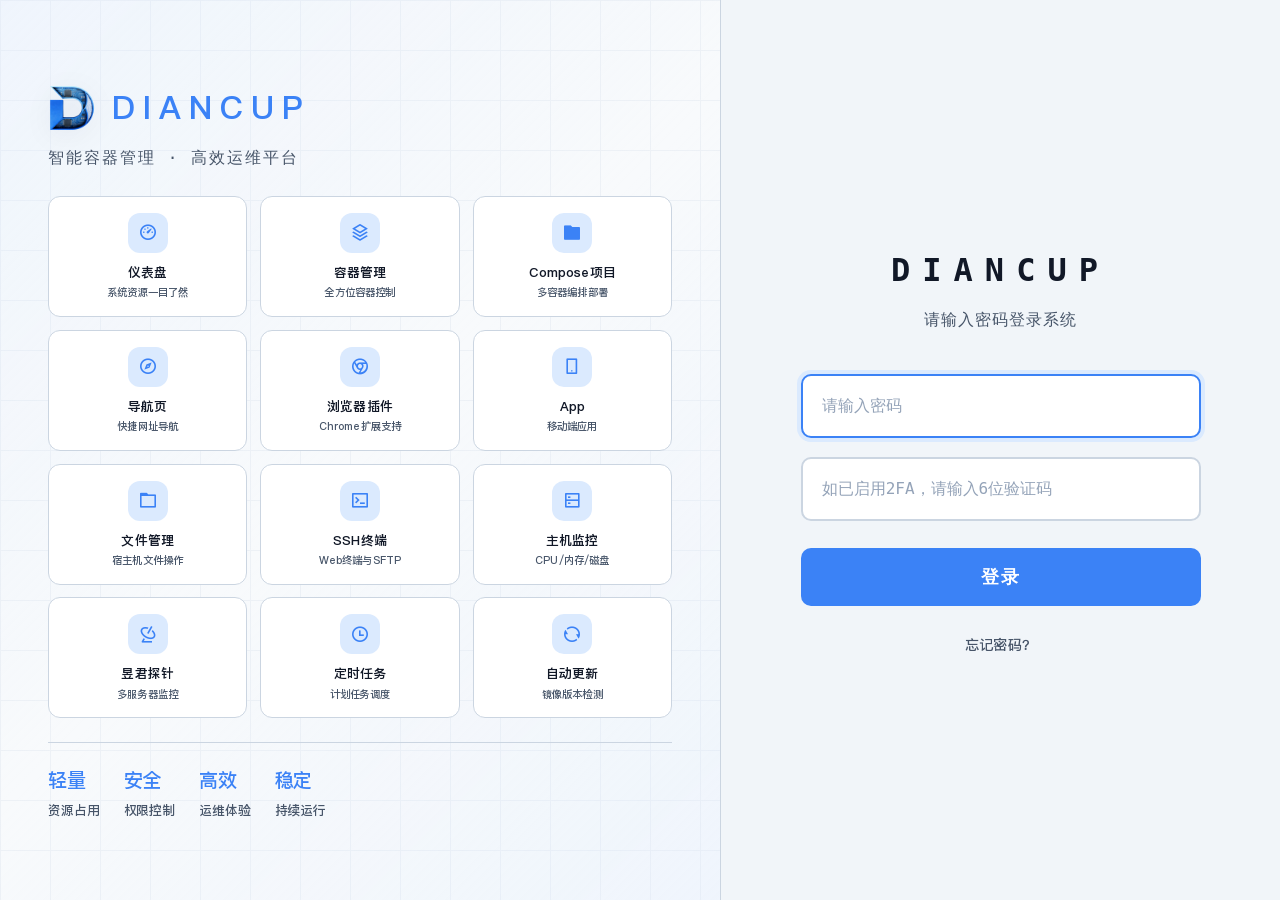
==== static/login.html @ 1e69e400 "v0.4: diancup 基底 + tradis 风格 UI 纯 Docker 管理版（自建镜像）" ====
<!DOCTYPE html>
<html lang="zh-CN">
<head>
    <meta charset="UTF-8">
    <meta name="viewport" content="width=device-width, initial-scale=1.0">
    <title>Docker Control</title>
    <link rel="icon" href="/static/ico.png?v=2" type="image/png">
    <script src="/static/js/version.min.js?v=latest-2603271513"></script>
    <!-- 字体文件必须在主CSS之前加载 -->
    <link rel="stylesheet" href="/static/fonts/cybernav-fonts.css">
    <link rel="stylesheet" href="/static/fonts/remixicon.css">
    <link rel="stylesheet" href="/static/css/style.min.css?v=latest-2603271513">
    <script src="/static/js/THEME_COLORS.min.js?v=latest-2603271513"></script>
    <style>
        * { margin: 0; padding: 0; box-sizing: border-box; }
        body {
            margin: 0; padding: 0; overflow: hidden; position: relative;
            background: var(--bg);
            font-family: 'PingFang SC', 'Microsoft YaHei', sans-serif;
            transition: background 0.3s ease;
        }
        #login-particles-js {
            position: absolute; width: 100%; height: 100%;
            top: 0; left: 0; z-index: 0;
        }
        #loginPage {
            position: fixed; top: 0; left: 0; width: 100%; height: 100%;
            background: transparent; display: flex;
            align-items: stretch; justify-content: center;
        }
        .login-wrapper {
            display: flex; width: 100%; height: 100%;
            position: relative; z-index: 1;
        }
        .login-left {
            flex: 1; display: flex; flex-direction: column;
            justify-content: center; padding: 3rem 4rem;
            position: relative; overflow: hidden;
        }
        .login-left::before {
            content: ''; position: absolute;
            top: 0; left: 0; right: 0; bottom: 0;
            background: linear-gradient(135deg, var(--primary-light) 0%, transparent 50%, var(--info-light) 100%);
            opacity: 0.3; pointer-events: none;
        }
        .brand-section { margin-bottom: 2rem; position: relative; z-index: 1; }
        .brand-logo { display: flex; align-items: center; gap: 1rem; margin-bottom: 0.5rem; }
        .brand-logo img { width: 56px; height: 56px; filter: drop-shadow(0 4px 12px var(--shadow)); }
        .brand-name { font-size: 2.2rem; font-weight: bold; letter-spacing: 8px; color: var(--primary); }
        .brand-slogan { font-size: 1.1rem; color: var(--text-secondary); letter-spacing: 2px; margin-top: 0.3rem; }
        .features-grid {
            display: grid; grid-template-columns: repeat(4, 1fr);
            gap: 1rem; margin-bottom: 2rem; position: relative; z-index: 1;
        }
        .feature-item {
            display: flex; flex-direction: column; align-items: center;
            padding: 1.2rem 0.8rem; background: var(--bg-elevated);
            border: 1px solid var(--border); border-radius: 12px;
            cursor: default;
        }
        .feature-icon {
            width: 48px; height: 48px; display: flex;
            align-items: center; justify-content: center;
            background: var(--primary-light); border-radius: 12px;
            margin-bottom: 0.8rem; font-size: 1.5rem; color: var(--primary);
        }
        .feature-title { font-size: 0.85rem; color: var(--text); font-weight: 600; text-align: center; margin-bottom: 0.2rem; }
        .feature-desc { font-size: 0.7rem; color: var(--text-secondary); text-align: center; line-height: 1.3; }
        .login-footer-info {
            display: flex; align-items: center; gap: 2rem;
            padding-top: 2rem; border-top: 1px solid var(--border);
            position: relative; z-index: 1;
        }
        .footer-stat { display: flex; flex-direction: column; }
        .stat-value { font-size: 1.5rem; font-weight: bold; color: var(--primary); }
        .stat-label { font-size: 0.85rem; color: var(--text-secondary); }
        .login-right {
            width: 560px; min-width: 480px; display: flex;
            align-items: center; justify-content: center;
            padding: 2rem 4rem; background: var(--bg-secondary);
            border-left: 1px solid var(--border);
        }
        .login-container {
            width: 100%; max-width: 400px; text-align: center;
            position: relative; animation: slideIn 0.6s cubic-bezier(0.16, 1, 0.3, 1);
        }
        @keyframes slideIn {
            from { opacity: 0; transform: translateY(-40px); }
            to { opacity: 1; transform: translateY(0); }
        }
        .login-title {
            font-size: 2rem; margin-bottom: 0.5rem; color: var(--text);
            font-weight: bold; letter-spacing: 12px; text-align: center;
        }
        .login-subtitle { color: var(--text-secondary); margin-bottom: 2.5rem; font-size: 1rem; letter-spacing: 1px; }
        .form-group { margin-bottom: 1.2rem; text-align: left; }
        .form-label { display: block; font-size: 0.9rem; color: var(--text-secondary); margin-bottom: 0.5rem; font-weight: 500; }
        .login-input {
            width: 100%; background: var(--input-bg);
            border: 2px solid var(--input-border); border-radius: 10px;
            padding: 1rem 1.2rem; color: var(--text); font-size: 1rem;
            transition: all 0.3s cubic-bezier(0.16, 1, 0.3, 1); box-sizing: border-box;
        }
        .login-input:focus { outline: none; border-color: var(--primary); box-shadow: 0 0 0 4px var(--primary-light); }
        .login-input::placeholder { color: var(--input-placeholder); }
        .login-button {
            width: 100%; padding: 1rem; font-size: 1.1rem; border-radius: 10px;
            background: var(--primary); border: none; color: var(--primary-text);
            cursor: pointer; transition: all 0.3s cubic-bezier(0.16, 1, 0.3, 1);
            font-weight: bold; letter-spacing: 2px; margin-top: 0.5rem;
        }
        .login-button:hover:not(:disabled) { background: var(--primary-hover); transform: translateY(-2px); box-shadow: 0 8px 24px var(--shadow); }
        .login-button:active:not(:disabled) { transform: translateY(0); background: var(--primary-active); }
        .login-button:disabled { background: var(--button-disabled-bg); color: var(--button-disabled-text); cursor: not-allowed; }
        .password-strength { margin-top: 0.5rem; display: none; }
        .password-strength.show { display: block; }
        .strength-bar { height: 4px; background: var(--border); border-radius: 2px; overflow: hidden; margin-bottom: 0.3rem; }
        .strength-fill { height: 100%; width: 0; transition: all 0.3s ease; border-radius: 2px; }
        .strength-fill.weak { width: 33%; background: var(--danger); }
        .strength-fill.medium { width: 66%; background: var(--warning); }
        .strength-fill.strong { width: 100%; background: var(--success); }
        .strength-text { font-size: 0.75rem; color: var(--text-secondary); }
        .strength-text.weak { color: var(--danger); }
        .strength-text.medium { color: var(--warning); }
        .strength-text.strong { color: var(--success); }
        .password-requirements { margin-top: 1rem; padding: 1rem; background: var(--info-light); border-radius: 8px; text-align: left; }
        .password-requirements h4 { font-size: 0.85rem; color: var(--text); margin-bottom: 0.5rem; display: flex; align-items: center; gap: 0.5rem; }
        .password-requirements ul { list-style: none; padding: 0; margin: 0; }
        .password-requirements li { font-size: 0.8rem; color: var(--text-secondary); padding: 0.2rem 0; display: flex; align-items: center; gap: 0.5rem; }
        .password-requirements li i { font-size: 0.9rem; }
        .password-requirements li.valid { color: var(--success); }
        .password-requirements li.invalid { color: var(--text-secondary); }
        .forgot-password { margin-top: 1.5rem; text-align: center; }
        .forgot-password a { color: var(--text-secondary); font-size: 0.9rem; text-decoration: none; cursor: pointer; transition: color 0.3s ease; }
        .forgot-password a:hover { color: var(--primary); }
        .password-hint-modal-overlay {
            position: fixed; top: 0; left: 0; width: 100%; height: 100%;
            background: var(--bg-overlay); display: none;
            justify-content: center; align-items: center; z-index: 20000;
        }
        .password-hint-modal-overlay.show { display: flex; }
        .password-hint-modal {
            background: var(--bg-elevated); border: 1px solid var(--border);
            border-radius: 20px; padding: 1.5rem; max-width: 500px; width: 90%;
            box-shadow: 0 16px 48px var(--shadow-large);
            animation: slideInUp 0.4s cubic-bezier(0.16, 1, 0.3, 1);
        }
        .password-hint-modal-header { display: flex; align-items: center; gap: 0.6rem; margin-bottom: 1rem; padding-bottom: 0.8rem; border-bottom: 1px solid var(--border); }
        .password-hint-modal-header i { font-size: 1.5rem; color: var(--primary); }
        .password-hint-modal-header h3 { font-size: 1.1rem; color: var(--text); margin: 0; font-weight: 600; }
        .password-hint-modal-body { color: var(--text-secondary); line-height: 1.5; font-size: 0.9rem; }
        .password-hint-section { margin-bottom: 1rem; padding: 0.8rem 1rem; background: var(--primary-light); border-radius: 8px; border-left: 3px solid var(--primary); }
        .password-hint-section.warning { background: var(--warning-light); border-left-color: var(--warning); }
        .password-hint-section.danger { background: var(--danger-light); border-left-color: var(--danger); }
        .password-hint-section strong { color: var(--text); display: block; margin-bottom: 0.3rem; font-size: 0.95rem; font-weight: 600; }
        .password-hint-code { background: var(--code-bg); padding: 0.4rem 0.6rem; border-radius: 5px; font-family: monospace; font-size: 0.95rem; color: var(--primary); display: inline-block; border: 1px solid var(--code-border); font-weight: 600; }
        .password-hint-modal-footer { margin-top: 1.2rem; text-align: right; }
        .password-hint-modal-btn { padding: 0.6rem 1.5rem; background: var(--danger); border: none; border-radius: 8px; color: var(--danger-text); font-size: 0.95rem; font-weight: 600; cursor: pointer; transition: all 0.3s ease; }
        .password-hint-modal-btn:hover { background: var(--danger-hover); transform: translateY(-2px); }
        @keyframes fadeIn { from { opacity: 0; } to { opacity: 1; } }
        @keyframes slideInUp { from { opacity: 0; transform: translateY(50px); } to { opacity: 1; transform: translateY(0); } }
        #loginPage .notification-container { position: fixed; top: 80px; right: 20px; z-index: 10000; }
        #loginPage .notification { background: var(--bg-elevated) !important; border: 1px solid var(--border) !important; border-radius: 12px !important; padding: 1.2rem; margin-bottom: 1rem; min-width: 300px; box-shadow: 0 8px 24px var(--shadow) !important; animation: slideInRight 0.3s ease-out; color: var(--text) !important; }
        @keyframes slideInRight { from { opacity: 0; transform: translateX(100px); } to { opacity: 1; transform: translateX(0); } }
        #loginPage .notification.error { border-color: var(--danger) !important; background: var(--danger-light) !important; }
        #loginPage .notification.success { border-color: var(--success) !important; background: var(--success-light) !important; }
        #loginPage::before { content: ''; position: absolute; top: 0; left: 0; right: 0; bottom: 0; background-image: linear-gradient(var(--border-light) 1px, transparent 1px), linear-gradient(90deg, var(--border-light) 1px, transparent 1px); background-size: 50px 50px; opacity: 0.5; pointer-events: none; z-index: 0; }
        @media (max-width: 1400px) {
            .features-grid { grid-template-columns: repeat(3, 1fr); }
            .login-left { padding: 2.5rem 3rem; }
        }
        @media (max-width: 1200px) {
            .features-grid { grid-template-columns: repeat(2, 1fr); gap: 0.8rem; }
            .login-left { padding: 2rem; }
            .login-right { width: 480px; min-width: 400px; }
            .highlights-list { gap: 0.5rem; }
            .highlight-tag { padding: 0.4rem 0.8rem; font-size: 0.75rem; }
        }
        @media (max-width: 1000px) {
            .login-wrapper { flex-direction: column; }
            .login-left { display: none; }
            .login-right { width: 100%; min-width: auto; flex: 1; border-left: none; }
            .login-container { max-width: 420px; width: 90%; }
        }
        @media (max-width: 480px) {
            .login-container { padding: 0 1rem; }
            .login-title { font-size: 1.5rem; letter-spacing: 8px; }
            .login-input { padding: 0.9rem 1rem; font-size: 1rem; }
            .login-button { padding: 0.9rem; font-size: 1rem; }
        }
        /* 屏幕高度响应式 - 中等高度 */
        @media (max-height: 900px) {
            .login-left { padding: 2rem 3rem; }
            .brand-section { margin-bottom: 1.5rem; }
            .brand-logo img { width: 48px; height: 48px; }
            .brand-name { font-size: 2rem; }
            .brand-slogan { font-size: 1rem; }
            .features-grid { gap: 0.8rem; margin-bottom: 1.5rem; }
            .feature-item { padding: 1rem 0.6rem; }
            .feature-icon { width: 40px; height: 40px; font-size: 1.2rem; margin-bottom: 0.5rem; }
            .feature-title { font-size: 0.8rem; }
            .feature-desc { font-size: 0.65rem; }
            .login-footer-info { padding-top: 1.5rem; gap: 1.5rem; }
            .stat-value { font-size: 1.2rem; }
            .stat-label { font-size: 0.8rem; }
        }
        /* 屏幕高度响应式 - 较小高度 */
        @media (max-height: 768px) {
            .login-left { padding: 1.5rem 2.5rem; }
            .brand-section { margin-bottom: 1rem; }
            .brand-logo img { width: 40px; height: 40px; }
            .brand-name { font-size: 1.8rem; letter-spacing: 6px; }
            .brand-slogan { font-size: 0.9rem; margin-top: 0.2rem; }
            .features-grid { gap: 0.6rem; margin-bottom: 1rem; }
            .feature-item { padding: 0.8rem 0.5rem; border-radius: 8px; }
            .feature-icon { width: 36px; height: 36px; font-size: 1.1rem; margin-bottom: 0.4rem; border-radius: 8px; }
            .feature-title { font-size: 0.75rem; }
            .feature-desc { display: none; }
            .login-footer-info { padding-top: 1rem; gap: 1rem; }
            .stat-value { font-size: 1rem; }
            .stat-label { font-size: 0.75rem; }
        }
        /* 屏幕高度响应式 - 小高度 */
        @media (max-height: 650px) {
            .login-left { padding: 1rem 2rem; }
            .brand-section { margin-bottom: 0.8rem; }
            .brand-logo { margin-bottom: 0.3rem; gap: 0.8rem; }
            .brand-logo img { width: 36px; height: 36px; }
            .brand-name { font-size: 1.5rem; letter-spacing: 4px; }
            .brand-slogan { font-size: 0.85rem; }
            .features-grid { gap: 0.5rem; margin-bottom: 0.8rem; }
            .feature-item { padding: 0.6rem 0.4rem; }
            .feature-icon { width: 32px; height: 32px; font-size: 1rem; margin-bottom: 0.3rem; }
            .feature-title { font-size: 0.7rem; }
            .login-footer-info { display: none; }
        }
        /* 屏幕高度响应式 - 极小高度 */
        @media (max-height: 550px) {
            .login-left { padding: 0.8rem 1.5rem; }
            .brand-section { margin-bottom: 0.5rem; }
            .brand-logo img { width: 32px; height: 32px; }
            .brand-name { font-size: 1.3rem; }
            .brand-slogan { display: none; }
            .features-grid { grid-template-columns: repeat(4, 1fr); gap: 0.4rem; margin-bottom: 0; }
            .feature-item { padding: 0.5rem 0.3rem; }
            .feature-icon { width: 28px; height: 28px; font-size: 0.9rem; margin-bottom: 0.2rem; }
            .feature-title { font-size: 0.65rem; }
        }
    </style>
</head>
<body>
    <div id="loginPage">
        <div id="login-particles-js"></div>
        <div class="notification-container" id="loginNotificationContainer"></div>
        <div class="login-wrapper">
            <div class="login-left">
                <div class="brand-section">
                    <div class="brand-logo">
                        <img src="/static/logo.png" alt="Logo">
                        <span class="brand-name">DIANCUP</span>
                    </div>
                    <div class="brand-slogan">智能容器管理 · 高效运维平台</div>
                </div>
                <div class="features-grid">
                    <div class="feature-item">
                        <div class="feature-icon"><i class="ri-dashboard-3-line"></i></div>
                        <div class="feature-title">仪表盘</div>
                        <div class="feature-desc">系统资源一目了然</div>
                    </div>
                    <div class="feature-item">
                        <div class="feature-icon"><i class="ri-stack-line"></i></div>
                        <div class="feature-title">容器管理</div>
                        <div class="feature-desc">全方位容器控制</div>
                    </div>
                    <div class="feature-item">
                        <div class="feature-icon"><i class="ri-folder-fill"></i></div>
                        <div class="feature-title">Compose项目</div>
                        <div class="feature-desc">多容器编排部署</div>
                    </div>
                    <div class="feature-item">
                        <div class="feature-icon"><i class="ri-compass-3-line"></i></div>
                        <div class="feature-title">导航页</div>
                        <div class="feature-desc">快捷网址导航</div>
                    </div>
                    <div class="feature-item">
                        <div class="feature-icon"><i class="ri-chrome-line"></i></div>
                        <div class="feature-title">浏览器插件</div>
                        <div class="feature-desc">Chrome扩展支持</div>
                    </div>
                    <div class="feature-item">
                        <div class="feature-icon"><i class="ri-smartphone-line"></i></div>
                        <div class="feature-title">App</div>
                        <div class="feature-desc">移动端应用</div>
                    </div>
                    <div class="feature-item">
                        <div class="feature-icon"><i class="ri-folder-3-line"></i></div>
                        <div class="feature-title">文件管理</div>
                        <div class="feature-desc">宿主机文件操作</div>
                    </div>
                    <div class="feature-item">
                        <div class="feature-icon"><i class="ri-terminal-box-line"></i></div>
                        <div class="feature-title">SSH终端</div>
                        <div class="feature-desc">Web终端与SFTP</div>
                    </div>
                    <div class="feature-item">
                        <div class="feature-icon"><i class="ri-server-line"></i></div>
                        <div class="feature-title">主机监控</div>
                        <div class="feature-desc">CPU/内存/磁盘</div>
                    </div>
                    <div class="feature-item">
                        <div class="feature-icon"><i class="ri-radar-line"></i></div>
                        <div class="feature-title">昱君探针</div>
                        <div class="feature-desc">多服务器监控</div>
                    </div>
                    <div class="feature-item">
                        <div class="feature-icon"><i class="ri-time-line"></i></div>
                        <div class="feature-title">定时任务</div>
                        <div class="feature-desc">计划任务调度</div>
                    </div>
                    <div class="feature-item">
                        <div class="feature-icon"><i class="ri-refresh-line"></i></div>
                        <div class="feature-title">自动更新</div>
                        <div class="feature-desc">镜像版本检测</div>
                    </div>
                </div>
                <div class="login-footer-info">
                    <div class="footer-stat"><span class="stat-value">轻量</span><span class="stat-label">资源占用</span></div>
                    <div class="footer-stat"><span class="stat-value">安全</span><span class="stat-label">权限控制</span></div>
                    <div class="footer-stat"><span class="stat-value">高效</span><span class="stat-label">运维体验</span></div>
                    <div class="footer-stat"><span class="stat-value">稳定</span><span class="stat-label">持续运行</span></div>
                </div>
            </div>
            <div class="login-right">
                <div class="login-container">
                    <div class="login-title">DIANCUP</div>
                    <div id="loginFormSection">
                        <div class="login-subtitle" id="loginSubtitle">请输入密码登录系统</div>
                        <form id="loginForm" onsubmit="handleLogin(event); return false;">
                            <div class="form-group">
                                <input type="password" id="loginPassword" class="login-input" placeholder="请输入密码" autocomplete="off" autofocus />
                            </div>
                            <!-- 2FA验证码输入框（始终显示，可选填） -->
                            <div class="form-group" id="totpCodeGroup">
                                <input type="text" id="loginTotpCode" class="login-input" placeholder="如已启用2FA，请输入6位验证码" maxlength="6" pattern="[0-9]{6}" autocomplete="off" />
                            </div>
                            <button type="submit" class="login-button">登录</button>
                        </form>
                        <div class="forgot-password"><a onclick="showPasswordHint()">忘记密码？</a></div>
                    </div>
                    <div id="setupPasswordSection" style="display: none;">
                        <div class="login-subtitle">首次使用，请设置登录密码</div>
                        <form id="setupPasswordForm" onsubmit="handleSetupPassword(event); return false;">
                            <div class="form-group">
                                <label class="form-label">设置密码</label>
                                <input type="password" id="newPassword" class="login-input" placeholder="请输入新密码" autocomplete="new-password" oninput="checkPasswordStrength(this.value)" />
                                <div class="password-strength" id="passwordStrength">
                                    <div class="strength-bar"><div class="strength-fill" id="strengthFill"></div></div>
                                    <span class="strength-text" id="strengthText"></span>
                                </div>
                            </div>
                            <div class="form-group">
                                <label class="form-label">确认密码</label>
                                <input type="password" id="confirmPassword" class="login-input" placeholder="请再次输入密码" autocomplete="new-password" />
                            </div>
                            <div class="password-requirements">
                                <h4><i class="ri-shield-check-line"></i> 密码要求</h4>
                                <ul>
                                    <li id="req-length" class="invalid"><i class="ri-checkbox-blank-circle-line"></i> 至少8个字符</li>
                                    <li id="req-letter" class="invalid"><i class="ri-checkbox-blank-circle-line"></i> 包含字母</li>
                                    <li id="req-number" class="invalid"><i class="ri-checkbox-blank-circle-line"></i> 包含数字</li>
                                    <li id="req-notweak" class="invalid"><i class="ri-checkbox-blank-circle-line"></i> 不能使用简单密码</li>
                                </ul>
                            </div>
                            <button type="submit" class="login-button">设置密码</button>
                        </form>
                    </div>
                    <div id="changePasswordSection" style="display: none;">
                        <div class="login-subtitle">您正在使用默认密码，请设置新密码</div>
                        <form id="changePasswordForm" onsubmit="handleChangePassword(event); return false;">
                            <div class="form-group">
                                <label class="form-label">新密码</label>
                                <input type="password" id="changeNewPassword" class="login-input" placeholder="请输入新密码" autocomplete="new-password" oninput="checkChangePasswordStrength(this.value)" />
                                <div class="password-strength" id="changePasswordStrength">
                                    <div class="strength-bar"><div class="strength-fill" id="changeStrengthFill"></div></div>
                                    <span class="strength-text" id="changeStrengthText"></span>
                                </div>
                            </div>
                            <div class="form-group">
                                <label class="form-label">确认新密码</label>
                                <input type="password" id="changeConfirmPassword" class="login-input" placeholder="请再次输入新密码" autocomplete="new-password" />
                            </div>
                            <div class="password-requirements">
                                <h4><i class="ri-shield-check-line"></i> 密码要求</h4>
                                <ul>
                                    <li id="change-req-length" class="invalid"><i class="ri-checkbox-blank-circle-line"></i> 至少8个字符</li>
                                    <li id="change-req-letter" class="invalid"><i class="ri-checkbox-blank-circle-line"></i> 包含字母</li>
                                    <li id="change-req-number" class="invalid"><i class="ri-checkbox-blank-circle-line"></i> 包含数字</li>
                                    <li id="change-req-notweak" class="invalid"><i class="ri-checkbox-blank-circle-line"></i> 不能使用简单密码</li>
                                </ul>
                            </div>
                            <button type="submit" class="login-button">确认修改</button>
                        </form>
                    </div>
                </div>
            </div>
        </div>
    </div>
    <div class="password-hint-modal-overlay" id="passwordHintModal" onclick="closePasswordHint(event)">
        <div class="password-hint-modal" onclick="event.stopPropagation()">
            <div class="password-hint-modal-header"><i class="ri-key-2-fill"></i><h3>忘记密码</h3></div>
            <div class="password-hint-modal-body">
                <div class="password-hint-section danger"><strong><i class="ri-delete-bin-line"></i> 重置密码方法</strong>删除数据库文件 <span class="password-hint-code" style="font-size: 0.85rem;">/config/yjnas.db</span> 后重启容器，即可重新设置密码</div>
                <div class="password-hint-section warning"><strong><i class="ri-alarm-warning-line"></i> 注意事项</strong>删除数据库将清除所有配置数据，请谨慎操作！<br>建议定期备份数据库文件。</div>
            </div>
            <div class="password-hint-modal-footer"><button class="password-hint-modal-btn" onclick="closePasswordHintDirectly()"><i class="ri-close-line"></i> 关闭</button></div>
        </div>
    </div>
    <script>
        let currentLoginPassword = '';
        
        // 获取 URL 中的 redirect 参数，用于登录后跳转回来源页面
        function getRedirectUrl() {
            const urlParams = new URLSearchParams(window.location.search);
            const redirect = urlParams.get('redirect');
            // 安全检查：只允许相对路径，防止开放重定向攻击
            if (redirect && redirect.startsWith('/') && !redirect.startsWith('//')) {
                return redirect;
            }
            return '/';
        }
        
        function applyLoginTheme(themeName) {
            // 检查 THEME_COLORS 是否已加载
            if (typeof THEME_COLORS === 'undefined') {
                return;
            }
            // 如果指定的主题不存在，使用默认主题
            if (!THEME_COLORS[themeName]) {
                themeName = 'tradis-blue';
            }
            const theme = THEME_COLORS[themeName];
            if (!theme || !theme.colors) return;
            const root = document.documentElement;
            const colors = theme.colors;
            root.style.setProperty('--bg', colors.bg);
            root.style.setProperty('--bg-secondary', colors.bgSecondary);
            root.style.setProperty('--bg-tertiary', colors.bgTertiary);
            root.style.setProperty('--bg-elevated', colors.bgElevated);
            root.style.setProperty('--bg-overlay', colors.bgOverlay);
            root.style.setProperty('--bg-mask', colors.bgMask);
            root.style.setProperty('--primary', colors.primary);
            root.style.setProperty('--primary-hover', colors.primaryHover);
            root.style.setProperty('--primary-active', colors.primaryActive);
            root.style.setProperty('--primary-light', colors.primaryLight);
            root.style.setProperty('--primary-text', colors.primaryText);
            root.style.setProperty('--success', colors.success);
            root.style.setProperty('--success-hover', colors.successHover);
            root.style.setProperty('--success-active', colors.successActive);
            root.style.setProperty('--success-light', colors.successLight);
            root.style.setProperty('--success-text', colors.successText);
            root.style.setProperty('--warning', colors.warning);
            root.style.setProperty('--warning-hover', colors.warningHover);
            root.style.setProperty('--warning-active', colors.warningActive);
            root.style.setProperty('--warning-light', colors.warningLight);
            root.style.setProperty('--warning-text', colors.warningText);
            root.style.setProperty('--danger', colors.danger);
            root.style.setProperty('--danger-hover', colors.dangerHover);
            root.style.setProperty('--danger-active', colors.dangerActive);
            root.style.setProperty('--danger-light', colors.dangerLight);
            root.style.setProperty('--danger-text', colors.dangerText);
            root.style.setProperty('--info', colors.info);
            root.style.setProperty('--info-hover', colors.infoHover);
            root.style.setProperty('--info-active', colors.infoActive);
            root.style.setProperty('--info-light', colors.infoLight);
            root.style.setProperty('--info-text', colors.infoText);
            root.style.setProperty('--text', colors.text);
            root.style.setProperty('--text-secondary', colors.textSecondary);
            root.style.setProperty('--text-tertiary', colors.textTertiary);
            root.style.setProperty('--text-placeholder', colors.textPlaceholder);
            root.style.setProperty('--text-disabled', colors.textDisabled);
            root.style.setProperty('--text-inverse', colors.textInverse);
            root.style.setProperty('--border', colors.border);
            root.style.setProperty('--border-light', colors.borderLight);
            root.style.setProperty('--border-dark', colors.borderDark);
            root.style.setProperty('--border-focus', colors.borderFocus);
            root.style.setProperty('--link', colors.link);
            root.style.setProperty('--link-hover', colors.linkHover);
            root.style.setProperty('--link-active', colors.linkActive);
            root.style.setProperty('--link-visited', colors.linkVisited);
            root.style.setProperty('--code-bg', colors.codeBg);
            root.style.setProperty('--code-border', colors.codeBorder);
            root.style.setProperty('--code-text', colors.codeText);
            root.style.setProperty('--input-bg', colors.inputBg);
            root.style.setProperty('--input-border', colors.inputBorder);
            root.style.setProperty('--input-focus-border', colors.inputFocusBorder);
            root.style.setProperty('--input-placeholder', colors.inputPlaceholder);
            root.style.setProperty('--input-disabled-bg', colors.inputDisabledBg);
            root.style.setProperty('--input-disabled-text', colors.inputDisabledText);
            root.style.setProperty('--button-disabled-bg', colors.buttonDisabledBg);
            root.style.setProperty('--button-disabled-text', colors.buttonDisabledText);
            root.style.setProperty('--button-disabled-border', colors.buttonDisabledBorder);
            root.style.setProperty('--selected-bg', colors.selectedBg);
            root.style.setProperty('--selected-border', colors.selectedBorder);
            root.style.setProperty('--active-bg', colors.activeBg);
            root.style.setProperty('--active-border', colors.activeBorder);
            root.style.setProperty('--divider', colors.divider);
            root.style.setProperty('--shadow', colors.shadow);
            root.style.setProperty('--shadow-medium', colors.shadowMedium);
            root.style.setProperty('--shadow-large', colors.shadowLarge);
            root.style.setProperty('--shadow-xlarge', colors.shadowXlarge);
            document.body.style.background = colors.bg;
        }
        // 检测是否为移动端
        function isMobileDevice() {
            return window.innerWidth <= 768 || /Android|webOS|iPhone|iPad|iPod|BlackBerry|IEMobile|Opera Mini/i.test(navigator.userAgent);
        }
        
        // 应用移动端简单主题（亮色/暗色）
        function applyMobileSimpleTheme(theme) {
            const root = document.documentElement;
            if (theme === 'light') {
                // 亮色模式
                root.style.setProperty('--bg', '#f5f7fa');
                root.style.setProperty('--bg-secondary', '#ffffff');
                root.style.setProperty('--bg-tertiary', '#f0f2f5');
                root.style.setProperty('--bg-elevated', '#ffffff');
                root.style.setProperty('--bg-overlay', 'rgba(0, 0, 0, 0.35)');
                root.style.setProperty('--text', '#1a1a2e');
                root.style.setProperty('--text-secondary', '#5a5a7a');
                root.style.setProperty('--text-tertiary', '#8a8aa0');
                root.style.setProperty('--border', '#e0e4e8');
                root.style.setProperty('--border-light', '#ebeef2');
                root.style.setProperty('--primary', '#4a90e2');
                root.style.setProperty('--primary-hover', '#357abd');
                root.style.setProperty('--primary-light', '#e3f2fd');
                root.style.setProperty('--primary-text', '#ffffff');
                root.style.setProperty('--input-bg', '#ffffff');
                root.style.setProperty('--input-border', '#e0e4e8');
                root.style.setProperty('--input-placeholder', '#8a8aa0');
                root.style.setProperty('--shadow', 'rgba(0, 0, 0, 0.08)');
                document.body.style.background = '#f5f7fa';
            } else {
                // 暗色模式（默认）
                root.style.setProperty('--bg', '#0a0e27');
                root.style.setProperty('--bg-secondary', '#1a1f3a');
                root.style.setProperty('--bg-tertiary', '#252b47');
                root.style.setProperty('--bg-elevated', '#1a1f3a');
                root.style.setProperty('--bg-overlay', 'rgba(0, 0, 0, 0.5)');
                root.style.setProperty('--text', '#ffffff');
                root.style.setProperty('--text-secondary', '#b0b8d4');
                root.style.setProperty('--text-tertiary', '#7c85a0');
                root.style.setProperty('--border', '#3b4257');
                root.style.setProperty('--border-light', '#4a5068');
                root.style.setProperty('--primary', '#4a90e2');
                root.style.setProperty('--primary-hover', '#357abd');
                root.style.setProperty('--primary-light', '#1a3a5c');
                root.style.setProperty('--primary-text', '#ffffff');
                root.style.setProperty('--input-bg', '#252b47');
                root.style.setProperty('--input-border', '#3b4257');
                root.style.setProperty('--input-placeholder', '#7c85a0');
                root.style.setProperty('--shadow', 'rgba(0, 0, 0, 0.3)');
                document.body.style.background = '#0a0e27';
            }
            // 保存到localStorage
            localStorage.setItem('mobile-theme', theme);
        }
        
        async function loadThemeSettings() {
            try {
                const response = await fetch('/api/public/theme');
                const result = await response.json();
                
                // 检测是否为移动端
                if (isMobileDevice()) {
                    // 移动端：优先使用移动端主题设置
                    const mobileTheme = result.mobile_theme || localStorage.getItem('mobile-theme') || 'dark';
                    applyMobileSimpleTheme(mobileTheme);
                } else {
                    // PC端：使用PC端主题设置
                    if (result.success && result.theme) {
                        applyLoginTheme(result.theme);
                    } else {
                        applyLoginTheme('tradis-blue');
                    }
                }
            } catch (error) {
                console.error('加载主题失败:', error);
                // 移动端使用localStorage缓存
                if (isMobileDevice()) {
                    const cachedTheme = localStorage.getItem('mobile-theme') || 'dark';
                    applyMobileSimpleTheme(cachedTheme);
                } else {
                    applyLoginTheme('tradis-blue');
                }
            }
        }
        async function checkPasswordStatus() {
            try {
                const response = await fetch('/api/public/password-status');
                const result = await response.json();
                if (result.success && result.need_setup) {
                    showSetupPasswordForm();
                    // 首次创建账户时隐藏2FA输入框
                    const totpGroup = document.getElementById('totpCodeGroup');
                    if (totpGroup) totpGroup.style.display = 'none';
                }
            } catch (error) { console.error('检查密码状态失败:', error); }
        }
        function showSetupPasswordForm() {
            document.getElementById('loginFormSection').style.display = 'none';
            document.getElementById('setupPasswordSection').style.display = 'block';
            document.getElementById('changePasswordSection').style.display = 'none';
            document.getElementById('newPassword').focus();
        }
        function showChangePasswordForm() {
            document.getElementById('loginFormSection').style.display = 'none';
            document.getElementById('setupPasswordSection').style.display = 'none';
            document.getElementById('changePasswordSection').style.display = 'block';
            document.getElementById('changeNewPassword').focus();
        }
        function showLoginForm() {
            document.getElementById('loginFormSection').style.display = 'block';
            document.getElementById('setupPasswordSection').style.display = 'none';
            document.getElementById('changePasswordSection').style.display = 'none';
            document.getElementById('loginPassword').focus();
        }
        function showNotification(message, type = 'info') {
            const container = document.getElementById('loginNotificationContainer');
            const notification = document.createElement('div');
            notification.className = `notification ${type}`;
            notification.textContent = message;
            container.appendChild(notification);
            setTimeout(() => {
                notification.style.animation = 'slideOutRight 0.3s ease-out';
                setTimeout(() => notification.remove(), 300);
            }, 3000);
        }
        function showPasswordHint() { document.getElementById('passwordHintModal').classList.add('show'); }
        function closePasswordHint(event) { if (event.target.id === 'passwordHintModal') document.getElementById('passwordHintModal').classList.remove('show'); }
        function closePasswordHintDirectly() { document.getElementById('passwordHintModal').classList.remove('show'); }
        function checkPasswordStrength(password) {
            const strengthDiv = document.getElementById('passwordStrength');
            const strengthFill = document.getElementById('strengthFill');
            const strengthText = document.getElementById('strengthText');
            updateRequirements(password, 'req-length', 'req-letter', 'req-number', 'req-notweak');
            if (!password) { strengthDiv.classList.remove('show'); return; }
            strengthDiv.classList.add('show');
            const strength = calculateStrength(password);
            strengthFill.className = 'strength-fill ' + strength.level;
            strengthText.className = 'strength-text ' + strength.level;
            strengthText.textContent = strength.text;
        }
        function checkChangePasswordStrength(password) {
            const strengthDiv = document.getElementById('changePasswordStrength');
            const strengthFill = document.getElementById('changeStrengthFill');
            const strengthText = document.getElementById('changeStrengthText');
            updateRequirements(password, 'change-req-length', 'change-req-letter', 'change-req-number', 'change-req-notweak');
            if (!password) { strengthDiv.classList.remove('show'); return; }
            strengthDiv.classList.add('show');
            const strength = calculateStrength(password);
            strengthFill.className = 'strength-fill ' + strength.level;
            strengthText.className = 'strength-text ' + strength.level;
            strengthText.textContent = strength.text;
        }
        function updateRequirements(password, lengthId, letterId, numberId, notweakId) {
            updateRequirement(lengthId, password.length >= 8);
            updateRequirement(letterId, /[a-zA-Z]/.test(password));
            updateRequirement(numberId, /[0-9]/.test(password));
            if (notweakId) updateRequirement(notweakId, password.length > 0 && !isWeakPassword(password));
        }
        function updateRequirement(id, valid) {
            const el = document.getElementById(id);
            if (el) {
                el.className = valid ? 'valid' : 'invalid';
                el.querySelector('i').className = valid ? 'ri-checkbox-circle-fill' : 'ri-checkbox-blank-circle-line';
            }
        }
        // 简单密码黑名单
        const weakPasswordPatterns = [
            '123456', '12345678', '123456789', '1234567890',
            'password', 'qwerty', 'qwertyuiop', 'asdfgh', 'asdfghjkl',
            'zxcvbn', 'zxcvbnm', 'abc123', '111111', '000000',
            '123123', '654321', '666666', '888888', 'admin',
            'letmein', 'welcome', 'monkey', 'dragon', 'master',
            'login', 'passw0rd', 'p@ssword', 'p@ssw0rd',
            'iloveyou', 'sunshine', 'princess', 'football', 'baseball',
            'qwer1234', '1q2w3e4r', '1qaz2wsx', 'q1w2e3r4'
        ];
        function isWeakPassword(password) {
            const lowerPassword = password.toLowerCase();
            for (const weak of weakPasswordPatterns) {
                if (lowerPassword === weak || lowerPassword.includes(weak)) return true;
            }
            if (isSequentialChars(password)) return true;
            if (isRepeatedChars(password)) return true;
            return false;
        }
        function isSequentialChars(password) {
            if (password.length < 4) return false;
            let ascending = 0, descending = 0;
            for (let i = 1; i < password.length; i++) {
                const diff = password.charCodeAt(i) - password.charCodeAt(i - 1);
                if (diff === 1) ascending++;
                else if (diff === -1) descending++;
            }
            const threshold = Math.floor(password.length * 0.6);
            return ascending >= threshold || descending >= threshold;
        }
        function isRepeatedChars(password) {
            if (password.length < 4) return false;
            const charCount = {};
            for (const char of password) charCount[char] = (charCount[char] || 0) + 1;
            const threshold = Math.floor(password.length / 2);
            for (const count of Object.values(charCount)) {
                if (count > threshold) return true;
            }
            return false;
        }
        function calculateStrength(password) {
            if (isWeakPassword(password)) return { level: 'weak', text: '弱 - 密码过于简单' };
            let score = 0;
            if (password.length >= 8) score++;
            if (password.length >= 12) score++;
            if (/[a-z]/.test(password) && /[A-Z]/.test(password)) score++;
            if (/[0-9]/.test(password)) score++;
            if (/[^a-zA-Z0-9]/.test(password)) score++;
            if (score <= 2) return { level: 'weak', text: '弱' };
            if (score <= 3) return { level: 'medium', text: '中等' };
            return { level: 'strong', text: '强' };
        }
        function validatePassword(password) {
            if (password.length < 8) return false;
            if (!/[a-zA-Z]/.test(password)) return false;
            if (!/[0-9]/.test(password)) return false;
            if (isWeakPassword(password)) return false;
            return true;
        }
        function getPasswordError(password) {
            if (password.length < 8) return '密码长度不足8位';
            if (!/[a-zA-Z]/.test(password)) return '密码必须包含字母';
            if (!/[0-9]/.test(password)) return '密码必须包含数字';
            if (isWeakPassword(password)) return '密码过于简单，请避免使用常见密码或连续/重复字符';
            return '';
        }
        let localFailCount = 0;
        function formatLockTime(seconds) {
            if (seconds >= 3600) {
                const hours = Math.floor(seconds / 3600);
                const mins = Math.floor((seconds % 3600) / 60);
                return mins > 0 ? `${hours}小时${mins}分钟` : `${hours}小时`;
            } else if (seconds >= 60) return `${Math.ceil(seconds / 60)}分钟`;
            return `${seconds}秒`;
        }
        
        async function handleLogin(event) {
            event.preventDefault();
            const password = document.getElementById('loginPassword').value;
            const totpCodeEl = document.getElementById('loginTotpCode');
            const totpCode = totpCodeEl ? totpCodeEl.value.trim() : '';
            
            if (!password) { showNotification('请输入密码', 'error'); return; }
            
            // 验证2FA验证码格式（如果填写了的话）
            if (totpCode && !/^\d{6}$/.test(totpCode)) {
                showNotification('请输入6位数字验证码', 'error');
                return;
            }
            
            try {
                const requestBody = { password };
                if (totpCode) {
                    requestBody.totp_code = totpCode;
                }
                
                const response = await fetch('/api/auth/login', {
                    method: 'POST',
                    headers: { 'Content-Type': 'application/json' },
                    body: JSON.stringify(requestBody)
                });
                const result = await response.json();
                if (result.success) {
                    localFailCount = 0;
                    localStorage.setItem('auth_token', result.token);
                    localStorage.setItem('token', result.token);
                    // 获取 redirect 参数，登录后跳转到来源页面
                    const redirectUrl = getRedirectUrl();
                    if (result.using_default_password) {
                        showNotification('⚠️ 您正在使用初始密码，请尽快修改密码以确保安全！', 'error');
                        setTimeout(() => { window.location.href = redirectUrl; }, 2000);
                    } else {
                        showNotification('登录成功，正在跳转...', 'success');
                        setTimeout(() => { window.location.href = redirectUrl; }, 500);
                    }
                } else if (result.require_totp) {
                    // 需要2FA验证但未提供验证码
                    showNotification(result.message || '请输入两步验证码', 'error');
                    if (totpCodeEl) {
                        totpCodeEl.focus();
                    }
                } else if (result.require_change) {
                    currentLoginPassword = password;
                    showNotification(result.message || '请设置新密码', 'error');
                    showChangePasswordForm();
                } else if (result.locked) {
                    const lockTime = formatLockTime(result.retry_after_secs || result.retry_after_mins * 60);
                    showNotification(`🔒 登录已被锁定，请 ${lockTime} 后再试`, 'error');
                    document.getElementById('loginPassword').value = '';
                    document.getElementById('loginPassword').disabled = true;
                    document.querySelector('#loginForm .login-button').disabled = true;
                    const unlockTime = (result.retry_after_secs || result.retry_after_mins * 60) * 1000;
                    setTimeout(() => {
                        document.getElementById('loginPassword').disabled = false;
                        document.querySelector('#loginForm .login-button').disabled = false;
                        showNotification('🔓 锁定已解除，可以重新尝试登录', 'success');
                    }, unlockTime);
                } else {
                    localFailCount++;
                    const remaining = 5 - localFailCount;
                    // 如果是2FA验证码错误，清空验证码输入框
                    if (result.totp_error && totpCodeEl) {
                        totpCodeEl.value = '';
                        totpCodeEl.focus();
                    } else {
                        document.getElementById('loginPassword').value = '';
                        document.getElementById('loginPassword').focus();
                    }
                    if (remaining > 0 && remaining <= 3) showNotification(`⚠️ ${result.message || '验证失败'}！还剩 ${remaining} 次尝试机会`, 'error');
                    else if (remaining <= 0) showNotification('🔒 尝试次数过多，账户即将被锁定', 'error');
                    else showNotification(result.message || '密码错误', 'error');
                }
            } catch (error) {
                console.error('登录错误:', error);
                showNotification('登录请求失败，请检查网络连接', 'error');
            }
        }
        async function handleSetupPassword(event) {
            event.preventDefault();
            const password = document.getElementById('newPassword').value;
            const confirmPassword = document.getElementById('confirmPassword').value;
            if (!password || !confirmPassword) { showNotification('请填写所有字段', 'error'); return; }
            if (password !== confirmPassword) { showNotification('两次输入的密码不一致', 'error'); return; }
            const passwordError = getPasswordError(password);
            if (passwordError) { showNotification(passwordError, 'error'); return; }
            try {
                const response = await fetch('/api/public/setup-password', {
                    method: 'POST',
                    headers: { 'Content-Type': 'application/json' },
                    body: JSON.stringify({ password: password, confirm_password: confirmPassword })
                });
                const result = await response.json();
                if (result.success) { showNotification('密码设置成功，请登录', 'success'); showLoginForm(); }
                else showNotification(result.message || '设置密码失败', 'error');
            } catch (error) {
                console.error('设置密码错误:', error);
                showNotification('设置密码请求失败，请检查网络连接', 'error');
            }
        }
        async function handleChangePassword(event) {
            event.preventDefault();
            const newPassword = document.getElementById('changeNewPassword').value;
            const confirmPassword = document.getElementById('changeConfirmPassword').value;
            if (!newPassword || !confirmPassword) { showNotification('请填写所有字段', 'error'); return; }
            if (newPassword !== confirmPassword) { showNotification('两次输入的密码不一致', 'error'); return; }
            const passwordError = getPasswordError(newPassword);
            if (passwordError) { showNotification(passwordError, 'error'); return; }
            try {
                const response = await fetch('/api/auth/login', {
                    method: 'POST',
                    headers: { 'Content-Type': 'application/json' },
                    body: JSON.stringify({ password: currentLoginPassword, new_password: newPassword })
                });
                const result = await response.json();
                if (result.success) {
                    localStorage.setItem('auth_token', result.token);
                    localStorage.setItem('token', result.token);
                    showNotification('密码修改成功，正在跳转...', 'success');
                    // 获取 redirect 参数，登录后跳转到来源页面
                    const redirectUrl = getRedirectUrl();
                    setTimeout(() => { window.location.href = redirectUrl; }, 1000);
                } else showNotification(result.message || '修改密码失败', 'error');
            } catch (error) {
                console.error('修改密码错误:', error);
                showNotification('修改密码请求失败，请检查网络连接', 'error');
            }
        }
        function initParticles() {
            if (typeof particlesJS !== 'undefined') {
                const getParticleColor = () => {
                    const computedStyle = getComputedStyle(document.documentElement);
                    return computedStyle.getPropertyValue('--primary').trim() || '#7BA3C7';
                };
                particlesJS("login-particles-js", {
                    "particles": {
                        "number": { "value": 30, "density": { "enable": true, "value_area": 1200 } },
                        "color": { "value": getParticleColor() },
                        "shape": { "type": "polygon", "stroke": { "width": 0, "color": "#000000" }, "polygon": { "nb_sides": 6 } },
                        "opacity": { "value": 0.3, "random": true, "anim": { "enable": true, "speed": 1.5, "opacity_min": 0.1, "sync": false } },
                        "size": { "value": 3, "random": true, "anim": { "enable": false, "speed": 20, "size_min": 0.1, "sync": false } },
                        "line_linked": { "enable": true, "distance": 200, "color": getParticleColor(), "opacity": 0.15, "width": 1 },
                        "move": { "enable": true, "speed": 0.8, "direction": "none", "random": false, "straight": false, "out_mode": "out", "bounce": false, "attract": { "enable": false, "rotateX": 600, "rotateY": 1200 } }
                    },
                    "interactivity": {
                        "detect_on": "canvas",
                        "events": { "onhover": { "enable": true, "mode": "grab" }, "onclick": { "enable": true, "mode": "push" }, "resize": true },
                        "modes": { "grab": { "distance": 180, "line_linked": { "opacity": 0.4 } }, "push": { "particles_nb": 3 } }
                    },
                    "retina_detect": true
                });
            }
        }
        
        document.addEventListener('DOMContentLoaded', async function() {
            await loadThemeSettings();
            checkPasswordStatus();
            initParticles();
            
            // 初始聚焦（仅一次）
            setTimeout(() => {
                document.getElementById('loginPassword').focus();
            }, 100);
        });
    </script>
    <script src="/static/lib/particles.min.js?v=latest-2603271513"></script>
</body>
</html>
---- static/fonts/cybernav-fonts.css ----
/* PingFang SC - 苹方简体中文字体 */

/* 苹方-简 极细体 (100) */
@font-face {
    font-family: 'PingFang SC';
    font-style: normal;
    font-weight: 100;
    font-display: swap;
    src: local('PingFang SC Ultralight'),
         local('PingFangSC-Ultralight'),
         url('/static/fonts/PingFangSC-Ultralight.woff2') format('woff2');
}

/* 苹方-简 纤细体 (200) */
@font-face {
    font-family: 'PingFang SC';
    font-style: normal;
    font-weight: 200;
    font-display: swap;
    src: local('PingFang SC Thin'),
         local('PingFangSC-Thin'),
         url('/static/fonts/PingFangSC-Thin.woff2') format('woff2');
}

/* 苹方-简 细体 (300) */
@font-face {
    font-family: 'PingFang SC';
    font-style: normal;
    font-weight: 300;
    font-display: swap;
    src: local('PingFang SC Light'),
         local('PingFangSC-Light'),
         url('/static/fonts/PingFangSC-Light.woff2') format('woff2');
}

/* 苹方-简 常规体 (400) */
@font-face {
    font-family: 'PingFang SC';
    font-style: normal;
    font-weight: 400;
    font-display: swap;
    src: local('PingFang SC Regular'),
         local('PingFangSC-Regular'),
         local('PingFang SC'),
         url('/static/fonts/PingFangSC-Regular.woff2') format('woff2');
}

/* 苹方-简 中黑体 (500) */
@font-face {
    font-family: 'PingFang SC';
    font-style: normal;
    font-weight: 500;
    font-display: swap;
    src: local('PingFang SC Medium'),
         local('PingFangSC-Medium'),
         url('/static/fonts/PingFangSC-Medium.woff2') format('woff2');
}

/* 苹方-简 中粗体 (600) */
@font-face {
    font-family: 'PingFang SC';
    font-style: normal;
    font-weight: 600;
    font-display: swap;
    src: local('PingFang SC Semibold'),
         local('PingFangSC-Semibold'),
         url('/static/fonts/PingFangSC-Semibold.woff2') format('woff2');
}

/* 苹方-简 粗体 (700) - 使用 Semibold 作为 Bold */
@font-face {
    font-family: 'PingFang SC';
    font-style: normal;
    font-weight: 700;
    font-display: swap;
    src: local('PingFang SC Semibold'),
         local('PingFangSC-Semibold'),
         url('/static/fonts/PingFangSC-Semibold.woff2') format('woff2');
}

/* 苹方-简 特粗体 (800) - 使用 Semibold */
@font-face {
    font-family: 'PingFang SC';
    font-style: normal;
    font-weight: 800;
    font-display: swap;
    src: local('PingFang SC Semibold'),
         local('PingFangSC-Semibold'),
         url('/static/fonts/PingFangSC-Semibold.woff2') format('woff2');
}

/* 苹方-简 黑体 (900) - 使用 Semibold */
@font-face {
    font-family: 'PingFang SC';
    font-style: normal;
    font-weight: 900;
    font-display: swap;
    src: local('PingFang SC Semibold'),
         local('PingFangSC-Semibold'),
         url('/static/fonts/PingFangSC-Semibold.woff2') format('woff2');
}

/* Orbitron - 科技感数字字体 */
@font-face {
    font-family: 'Orbitron';
    font-style: normal;
    font-weight: 400;
    font-display: swap;
    src: url('/static/fonts/orbitron-regular.woff2') format('woff2');
}

@font-face {
    font-family: 'Orbitron';
    font-style: normal;
    font-weight: 700;
    font-display: swap;
    src: url('/static/fonts/orbitron-bold.woff2') format('woff2');
}
---- static/css/style.min.css ----
@keyframes shake{0%,to{transform:translateX(0)}10%,30%,50%,70%,90%{transform:translateX(-10px)}20%,40%,60%,80%{transform:translateX(10px)}}@keyframes updateGradient{0%,to{background-position:0 50%}50%{background-position:100% 50%}}@keyframes updatePulse{0%,to{box-shadow:0 0 0 0 rgba(255,152,0,.4)}50%{box-shadow:0 0 0 8px transparent}}@keyframes slideInRight{0%{transform:translateX(400px);opacity:0}to{transform:translateX(0);opacity:1}}@keyframes slideOutRight{0%{transform:translateX(0);opacity:1}to{transform:translateX(400px);opacity:0}}@keyframes pulse-badge{0%,to{transform:scale(1);opacity:1}50%{transform:scale(1.2);opacity:.8}}@keyframes shake-icon{0%,to{transform:rotate(0deg)}10%,30%,50%,70%,90%{transform:rotate(-10deg)}20%,40%,60%,80%{transform:rotate(10deg)}}@keyframes shake-update-icon{0%,to{transform:rotate(0deg) scale(1)}10%,30%,50%,70%,90%{transform:rotate(-8deg) scale(1.1)}20%,40%,60%,80%{transform:rotate(8deg) scale(1.1)}}@keyframes progressShine{0%{background-position:-100%0}to{background-position:100%0}}@keyframes blink{0%,to{opacity:1}50%{opacity:.6}}@keyframes slideDownFade{0%{opacity:0;transform:translateY(-10px)}to{opacity:1;transform:translateY(0)}}@keyframes slideUpFade{0%{opacity:0;transform:translateY(10px)}to{opacity:1;transform:translateY(0)}}@keyframes slideDownIn{0%{transform:translateY(-100%);opacity:0}to{transform:translateY(0);opacity:1}}@keyframes slideUpOut{0%{transform:translateY(0);opacity:1}to{transform:translateY(-100%);opacity:0}}@keyframes fadeOut{0%{opacity:1}to{opacity:0}}@keyframes gradientShift{0%,to{background-position:0 50%}50%{background-position:100% 50%}}@keyframes slideIn{0%{opacity:0;transform:translateY(-10px)}to{opacity:1;transform:translateY(0)}}@keyframes pulse{0%,to{transform:scale(1);box-shadow:0 0 0 0 rgba(var(--primary-rgb, 74, 144, 226),.4)}50%{transform:scale(1.05);box-shadow:0 0 0 8px rgba(var(--primary-rgb, 74, 144, 226),0)}}@keyframes checkmark{0%{transform:scale(0)}50%{transform:scale(1.2)}to{transform:scale(1)}}@keyframes pulse-dot{0%,to{transform:scale(1);box-shadow:0 0 0 0 rgba(var(--primary-rgb, 74, 144, 226),.4)}50%{transform:scale(1.1);box-shadow:0 0 0 8px rgba(var(--primary-rgb, 74, 144, 226),0)}}@keyframes slideDown{0%{opacity:0;transform:translateY(-10px)}to{opacity:1;transform:translateY(0)}}@keyframes nav-dot-pulse{0%,to{transform:scale(1);opacity:1}50%{transform:scale(1.2);opacity:.8}}@keyframes fadeIn{0%{opacity:0;transform:translateY(10px)}to{opacity:1;transform:translateY(0)}}@keyframes context-menu-fade-in{0%{opacity:0;transform:translateY(-4px)}to{opacity:1;transform:translateY(0)}}@keyframes modal-fade-in{0%{opacity:0;transform:translate(-50%,-50%) scale(.95)}to{opacity:1;transform:translate(-50%,-50%) scale(1)}}@keyframes disclaimerSlideIn{0%{opacity:0;transform:scale(.9) translateY(-20px)}to{opacity:1;transform:scale(1) translateY(0)}}@keyframes disclaimerPulse{0%,to{transform:scale(1)}50%{transform:scale(1.1)}}@keyframes disclaimerWarningBlink{0%,to{opacity:1}50%{opacity:.5}}@keyframes spin{0%{transform:rotate(0deg)}to{transform:rotate(360deg)}}@keyframes construction-bounce{0%,to{transform:translateY(0)}50%{transform:translateY(-10px)}}@keyframes spin-once{0%{transform:rotate(0deg)}to{transform:rotate(360deg)}}@keyframes self-update-pulse{0%,to{box-shadow:0 0 20px rgba(255,107,107,.6),0 0 40px rgba(255,107,107,.4)}50%{box-shadow:0 0 40px rgba(255,107,107,.9),0 0 80px rgba(255,107,107,.6)}}@keyframes self-update-shake{0%,to{transform:rotate(0deg)}10%,30%,50%,70%,90%{transform:rotate(-8deg)}20%,40%,60%,80%{transform:rotate(8deg)}}@keyframes self-update-icon-bounce{0%,to{transform:translateY(0) scale(1)}50%{transform:translateY(-4px) scale(1.1)}}@keyframes successBounce{0%{transform:scale(0);opacity:0}50%{transform:scale(1.2)}70%{transform:scale(.9)}to{transform:scale(1);opacity:1}}@keyframes self-update-border-glow{0%,to{background-position:0 50%}50%{background-position:100% 50%}}.xterm,.xterm *{font-variant-ligatures:none!important;font-feature-settings:"liga"0,"clig"0!important;text-rendering:optimizeSpeed!important;-webkit-font-smoothing:none!important;border:0!important;outline:0!important}.stat-card-update-active{background:linear-gradient(270deg,var(--warning-light),#fff8e1,var(--warning-light),#fff8e1)!important;background-size:400% 400%!important;animation:updateGradient 3s ease infinite,updatePulse 2s ease-in-out infinite!important}@font-face{font-family:"TerminalMonospace";src:local("Courier New"),local("Courier"),local("Monaco");font-display:block}:root{--spacing-xs:0.25rem;--spacing-sm:0.5rem;--spacing-md:0.75rem;--spacing-lg:1rem;--spacing-xl:1.5rem;--spacing-2xl:2rem;--line-height-tight:1.25;--line-height-normal:1.5;--line-height-relaxed:1.75;--font-size-xs:0.75rem;--font-size-sm:0.875rem;--font-size-base:1rem;--font-size-lg:1.125rem;--font-size-xl:1.25rem;--font-size-2xl:1.5rem;--bg:#f5f6f8;--bg-secondary:#f8f9fa;--bg-tertiary:#e9ecef;--bg-elevated:#ffffff;--bg-overlay:rgba(0, 0, 0, 0.5);--bg-mask:rgba(0, 0, 0, 0.75);--primary:#2196f3;--primary-hover:#1976d2;--primary-active:#1565c0;--primary-light:#e3f2fd;--primary-text:#ffffff;--text:#212529;--text-secondary:#495057;--text-tertiary:#6c757d;--border:#dee2e6;--border-light:#e9ecef;--success:#4caf50;--success-hover:#43a047;--success-active:#388e3c;--success-light:#e8f5e9;--success-text:#ffffff;--danger:#f44336;--danger-hover:#e53935;--danger-active:#d32f2f;--danger-light:#ffebee;--danger-text:#ffffff;--warning:#ff9800;--warning-hover:#fb8c00;--warning-active:#f57c00;--warning-light:#fff3e0;--warning-text:#ffffff;--info:#2196f3;--info-hover:#1976d2;--info-active:#1565c0;--info-light:#e3f2fd;--info-text:#ffffff;--project:#5c6bc0;--project-light:#e8eaf6;--network:#26a69a;--network-light:#e0f2f1;--image:#ec407a;--image-light:#fce4ec;--volume:#ffa726;--volume-light:#fff3e0;--shadow:rgba(0, 0, 0, 0.1);--shadow-medium:rgba(0, 0, 0, 0.2);--shadow-large:rgba(0, 0, 0, 0.3);--shadow-xlarge:rgba(0, 0, 0, 0.4);--secondary:#00ff88;--accent:#ff00ff;--dark:#0a0a1f;--darker:#050510;--light:#e0f7fa;--z-particles:1;--z-content:10;--z-navbar:100;--z-log-panel:200;--z-ssh-panel:300;--z-side-panels:400;--z-modals:10100;--z-file-editor:600;--z-confirm-dialog:10400;--z-context-menu:10000;--z-notifications:99999}*{margin:0;padding:0;box-sizing:border-box;font-family:"PingFang SC","Microsoft YaHei","Noto Sans SC",-apple-system,BlinkMacSystemFont,sans-serif;scrollbar-width:thin;scrollbar-color:var(--border-light) transparent}.card-title,.logo-text,.modal-title,.section-title,.view-title,h1,h2{font-weight:600!important;line-height:var(--line-height-tight)}.modal-title,.section-title,.view-title,h1,h2{letter-spacing:-.02em}.menu-item,.nav-dropdown-item,button,h3,h4,h5,h6{font-weight:600!important;line-height:var(--line-height-normal);letter-spacing:-.01em}.btn{font-weight:600!important}.form-label,.stat-label,.stat-value,label{font-weight:500!important;line-height:var(--line-height-normal);letter-spacing:-.01em}a,body,div,input,li,p,select,span,td,textarea,th{font-weight:500;line-height:var(--line-height-relaxed)}.caption,.helper-text,.hint,.hitokoto-from,.placeholder,.small,.text-muted,.text-secondary,small{font-weight:300;line-height:var(--line-height-normal)}::-webkit-scrollbar{width:6px;height:6px}::-webkit-scrollbar-track{background:0 0}::-webkit-scrollbar-thumb{background:var(--border-light);border-radius:10px;transition:background .3s ease}.log-panel-body::-webkit-scrollbar-thumb:hover,::-webkit-scrollbar-thumb:hover{background:var(--border)}body{background:var(--bg);color:var(--text);min-height:100vh;overflow-x:hidden;position:relative;scroll-behavior:smooth;-webkit-overflow-scrolling:touch;-webkit-font-smoothing:antialiased;-moz-osx-font-smoothing:grayscale;text-rendering:optimizeLegibility;overflow:hidden}body,body.modal-open{height:100vh}body::before{content:"";position:fixed;top:0;left:0;width:100%;height:100%;background-image:none;background-size:cover;background-position:center;background-attachment:fixed;z-index:1;pointer-events:none}#login-particles-js,#particles-js{display:none!important}.notification-container{position:fixed;top:20px;right:20px;z-index:99999;display:flex;flex-direction:column;gap:10px;max-width:400px;max-height:calc(100vh - 40px);overflow-y:auto;transition:right .4s cubic-bezier(.4,0,.2,1);pointer-events:none}.notification-container>*{pointer-events:auto}.notification{position:relative;z-index:var(--z-notifications);background:var(--bg-secondary)!important;border-left:4px solid var(--primary);border-radius:10px;padding:var(--spacing-lg) var(--spacing-xl);box-shadow:0 4px 20px var(--shadow);backdrop-filter:blur(10px);animation:slideInRight .3s ease-out;display:flex;justify-content:space-between;align-items:center;gap:var(--spacing-lg)}.notification.success{border-left-color:var(--success)}.notification.error{border-left-color:var(--danger)}.notification.warning{border-left-color:var(--warning)}.notification.info{border-left-color:var(--primary)}.notification-content{flex:1}.notification-close{cursor:pointer;color:var(--text);font-size:1.2rem;opacity:.7;transition:opacity .3s}.notification-close:hover{opacity:1}.navbar{left:0!important;right:0!important;width:100%!important;padding:1rem 2rem;min-height:80px;border-bottom:1px solid var(--border-light);pointer-events:auto;backdrop-filter:blur(10px);max-width:100vw}.navbar,nav.navbar{position:fixed!important;top:0!important;z-index:var(--z-navbar)!important}.navbar::before{content:"";position:absolute;top:0;left:0;right:0;bottom:0;background:var(--bg-overlay);z-index:-1}body:has(.ssh-panel.show) .navbar{background:0 0;border-bottom:none;backdrop-filter:none}body:has(.ssh-panel.show) .navbar::before{display:none}.logo,.nav-content{display:flex;align-items:center}.nav-content{justify-content:space-between;max-width:100%;margin:0 auto;gap:2rem;height:100%}.logo{gap:1rem;flex-shrink:0}.logo-img{width:48px;height:48px;border-radius:8px;display:block}.logo-text{font-size:1.5rem;color:var(--text);letter-spacing:.5px}.hitokoto-nav{flex:1;padding:0 2rem;max-width:600px;display:flex;flex-direction:column;align-items:flex-end}.hitokoto-nav .hitokoto-text{font-size:.95rem;font-weight:500;color:var(--text);margin-bottom:.2rem;line-height:1.5;overflow:hidden;text-overflow:ellipsis;white-space:nowrap;width:100%;text-align:right}.hitokoto-nav .hitokoto-from{font-size:.75rem;font-weight:450;color:var(--text-tertiary);font-style:italic;text-align:right}.nav-actions{display:flex;gap:1rem;align-items:center;flex-shrink:0}.nav-dropdown{position:relative}.update-badge{position:absolute;top:-4px;right:-4px;width:10px;height:10px;background:#f44;border-radius:50%;border:2px solid var(--bg);animation:pulse-badge 2s ease-in-out infinite;z-index:1}.nav-dropdown-menu{position:absolute;top:calc(100% + .5rem);right:0;background:var(--bg-secondary);border:1px solid var(--border);border-radius:.5rem;box-shadow:0 4px 20px var(--shadow);min-width:180px;opacity:0;visibility:hidden;transform:translateY(-10px);transition:all .3s cubic-bezier(.4,0,.2,1);z-index:1000;overflow:hidden}.nav-dropdown-menu.show{opacity:1;visibility:visible;transform:translateY(0)}.nav-dropdown-item{display:flex;align-items:center;gap:var(--spacing-md);padding:var(--spacing-md) var(--spacing-lg);color:var(--text);text-decoration:none;transition:all .2s;cursor:pointer;border:0;background:0 0;width:100%;text-align:left;font-size:var(--font-size-sm)}.nav-dropdown-item:hover{background:var(--bg-tertiary);color:var(--primary)}.nav-dropdown-item i{font-size:1.1rem;width:1.2rem;text-align:center}.nav-dropdown-item:not(:last-child){border-bottom:1px solid var(--border-light)}.log-panel{position:fixed;top:0;right:0;width:100%;height:100vh;z-index:var(--z-log-panel);display:none;pointer-events:none}.log-panel.show{display:block;pointer-events:auto}.log-panel-overlay{position:absolute;top:0;left:0;width:100%;height:100%;background:0 0;cursor:pointer}.log-panel-container{position:absolute;top:0;right:-450px;width:450px;height:100vh;border-left:3px solid var(--primary);backdrop-filter:blur(8px);box-shadow:-10px 0 40px var(--shadow-medium);display:flex;flex-direction:column;transition:right .4s cubic-bezier(.4,0,.2,1);background:var(--bg);pointer-events:auto}.log-panel.show .log-panel-container{right:0}.log-panel-container::before{content:"";position:absolute;top:0;left:0;right:0;bottom:0;background:var(--bg-mask);z-index:-1}.log-panel-header{padding:1rem;border-bottom:2px solid var(--border);background:0 0}.log-panel-title-row{display:flex;justify-content:space-between;align-items:center;margin-bottom:.75rem}.log-panel-title{font-size:1.1rem;font-weight:500;color:var(--text)}.log-panel-close{font-size:1.5rem;cursor:pointer;color:var(--text);transition:all .3s;line-height:1;padding:0}.log-panel-close:hover{color:var(--danger);transform:rotate(90deg)}.log-stats{display:grid;grid-template-columns:repeat(4,1fr);gap:.5rem;margin-bottom:1rem}.log-stat-item{background:var(--bg-tertiary);border:1px solid var(--border-light);border-radius:8px;padding:.5rem;text-align:center;cursor:pointer;transition:all .3s}.log-stat-item:hover{border-color:var(--primary);transform:translateY(-2px)}.log-stat-item.active{border-color:var(--primary);background:var(--border-light)}.log-stat-value{font-size:1.2rem;font-weight:600;margin-bottom:.2rem;color:var(--text)}.log-stat-value.info{color:var(--primary)}.log-stat-value.success{color:var(--success)}.log-stat-value.warning{color:var(--warning)}.log-stat-value.error{color:var(--danger)}.log-stat-label{font-size:.7rem;font-weight:300;color:var(--text-secondary)}.log-controls{display:flex;gap:.5rem;flex-wrap:wrap}.log-control-group{display:flex;gap:.5rem;align-items:center}.log-search{flex:1;min-width:200px;background:var(--bg-tertiary);border:1px solid var(--border);border-radius:8px;padding:.5rem;color:var(--text);font-size:.85rem}.log-search:focus{outline:0;border-color:var(--primary);box-shadow:0 0 10px var(--border)}.log-control-btn{background:var(--border-light);border:1px solid var(--border);color:var(--text);padding:.5rem 1rem;border-radius:8px;cursor:pointer;font-size:.8rem;transition:all .3s;white-space:nowrap}.log-control-btn:hover{background:var(--border-light);border-color:var(--primary)}.log-control-btn.active{background:var(--success);color:var(--text);border-color:transparent}.log-control-btn.danger{background:var(--danger-light);border-color:var(--danger)}.log-control-btn.danger:hover{background:var(--danger);border-color:var(--danger)}.log-control-btn.danger.active{background:var(--danger);color:var(--text)}.log-filters{display:flex;gap:.5rem;flex-wrap:wrap;margin-top:.5rem}.log-filter-btn{background:var(--bg-tertiary);border:1px solid var(--border-light);color:var(--text);padding:.3rem .8rem;border-radius:15px;cursor:pointer;font-size:.75rem;transition:all .3s}.log-filter-btn:hover{border-color:var(--primary)}.log-filter-btn.active{background:var(--success);color:var(--text);border-color:transparent}.log-panel-body{flex:1;overflow-y:auto;padding:1rem;background:0 0;overscroll-behavior:contain;scroll-behavior:smooth;-webkit-overflow-scrolling:touch;transform:translateZ(0);-webkit-transform:translateZ(0)}.log-panel-body::-webkit-scrollbar{width:8px}.log-panel-body::-webkit-scrollbar-track{background:var(--bg-tertiary)}.log-panel-body::-webkit-scrollbar-thumb{background:var(--border);border-radius:4px}.log-item{padding:.5rem .6rem;margin-bottom:.3rem;border-left:2px solid;border-radius:4px;font-size:.75rem;font-family:"Courier New",monospace;word-wrap:break-word;transition:all .3s}.log-item.new{animation:fadeIn .15s ease-out}.log-item:hover{transform:translateX(-5px);box-shadow:-5px 0 15px var(--border-light)}.log-item.INFO{border-color:var(--primary);background:var(--border-light)}.log-item.SUCCESS{border-color:var(--success);background:var(--success-light)}.log-item.WARNING{border-color:var(--warning);background:var(--warning-light)}.log-item.ERROR{border-color:var(--danger);background:var(--danger-light)}.log-item.hidden{display:none}.log-time{color:var(--text-tertiary);margin-right:.5rem;font-size:.75rem}.log-level{font-weight:500;margin-right:.5rem;padding:.2rem .5rem;border-radius:3px;font-size:.7rem}.log-level.INFO{background:var(--border-light);color:var(--primary)}.log-level.SUCCESS{background:var(--success-light);color:var(--success)}.log-level.WARNING{background:var(--warning-light);color:var(--warning)}.log-level.ERROR{background:var(--danger);color:var(--danger)}.log-content{color:var(--text);word-break:break-word;font-size:.75rem}.log-empty{text-align:center;padding:3rem;color:var(--text-placeholder)}.log-empty-icon{font-size:3rem;margin-bottom:1rem}.log-paused-indicator{position:absolute;top:50%;left:50%;transform:translate(-50%,-50%);background:var(--warning-light);color:var(--text);padding:1rem 2rem;border-radius:10px;font-size:1.2rem;font-weight:500;pointer-events:none;display:none}.log-panel-body.paused .log-paused-indicator{display:block}.container{max-width:100%;width:100%;margin:0 auto;padding-left:2rem;padding-right:2rem;padding-top:80px;padding-bottom:0;transition:transform .4s cubic-bezier(.4,0,.2,1);scroll-behavior:smooth;-webkit-overflow-scrolling:touch;will-change:transform;transform:translateZ(0);-webkit-transform:translateZ(0)}body.log-panel-open .container{transform:translateX(-225px)}body.log-panel-open .notification-container{right:470px}.main-layout{display:grid;grid-template-columns:224px 1fr;gap:2rem;align-items:stretch;height:calc(100vh - 80px)}.left-panel{position:static!important;display:flex;flex-direction:column;gap:.8rem;padding:1rem .5rem 1rem 0;height:calc(100vh - 80px)!important;overflow-y:auto;overflow-x:hidden;border-right:1px solid var(--primary);box-sizing:border-box}.left-panel::-webkit-scrollbar{width:6px}.left-panel::-webkit-scrollbar-track{background:0 0}.left-panel::-webkit-scrollbar-thumb{background:var(--border-light);border-radius:10px}.left-panel::-webkit-scrollbar-thumb:hover,.right-panel::-webkit-scrollbar-thumb:hover{background:var(--border)}.right-panel{min-width:0;overflow-y:auto;overflow-x:hidden;height:calc(100vh - 80px)!important;padding:0;box-sizing:border-box;display:flex;flex-direction:column;flex:1}.right-panel:has(#containersView.active),.right-panel:has(#filemanagerView.active),.right-panel:has(#imagesView.active),.right-panel:has(#marketView.active),.right-panel:has(#networksView.active),.right-panel:has(#portsView.active),.right-panel:has(#projectsView.active),.right-panel:has(#scheduled-tasksView.active),.right-panel:has(#settingsView.active),.right-panel:has(#templateView.active),.right-panel:has(#volumesView.active){overflow:hidden}.right-panel:has(#aboutView.active){overflow-y:auto}#containersView>*,#filemanagerView>*,#imagesView>*,#marketView>*,#networksView>*,#portsView>*,#projectsView>*,#scheduled-tasksView>*,#templateView>*,#volumesView>*{padding-bottom:3rem}.right-panel::-webkit-scrollbar{width:8px}.right-panel::-webkit-scrollbar-track{background:0 0}.right-panel::-webkit-scrollbar-thumb{background:var(--border-light);border-radius:10px}#mainContent,.control-panel{display:flex;flex-direction:column}#mainContent{height:100vh;overflow:hidden}.control-panel{gap:.8rem}.dashboard-card{border:1px solid var(--border-light);border-radius:14px;padding:var(--spacing-xl);backdrop-filter:blur(5px);transition:all .3s ease;position:relative;overflow:hidden;pointer-events:auto;z-index:var(--z-content);max-width:100%;word-wrap:break-word;word-break:break-word;background:var(--bg-secondary)!important}.dashboard-card:hover{border-color:var(--primary)}.card-header{display:flex;align-items:center;gap:var(--spacing-md);margin-bottom:var(--spacing-lg)}.card-icon{font-size:1.3rem;color:var(--primary)}.card-title{font-size:var(--font-size-base);color:var(--text);letter-spacing:-.01em}.config-form{display:grid;gap:var(--spacing-md)}.form-group{display:flex;flex-direction:column;gap:var(--spacing-sm)}.form-row{display:grid;grid-template-columns:1fr 1fr;gap:var(--spacing-md)}.form-row .form-group{margin:0}.form-input,.form-label{font-size:var(--font-size-sm)}.form-label{color:var(--primary);margin-bottom:var(--spacing-xs)}.form-input{background:var(--bg-tertiary);border:1px solid var(--border);border-radius:10px;padding:var(--spacing-md) var(--spacing-lg);color:var(--text);font-weight:400;transition:all .3s ease;line-height:var(--line-height-normal)}.form-input:focus{outline:0;border-color:var(--primary);box-shadow:0 0 10px var(--border)}.toggle-switch{position:relative;display:inline-block;width:50px;height:28px}.toggle-switch input{opacity:0;width:0;height:0}.slider,.slider:before{position:absolute;transition:.4s}.slider{cursor:pointer;top:0;left:0;right:0;bottom:0;background-color:var(--border);border-radius:34px}.slider:before{content:"";height:22px;width:22px;left:3px;bottom:3px;background-color:var(--text);border-radius:50%}input:checked+.slider{background:var(--success)}input:checked+.slider:before{transform:translateX(22px)}.proxy-toggle,.toggle-row{display:flex;align-items:center;margin-bottom:var(--spacing-sm)}.proxy-toggle{gap:var(--spacing-sm);font-size:var(--font-size-sm)}.toggle-row{justify-content:space-between;gap:var(--spacing-lg)}.toggle-row .proxy-toggle{margin-bottom:0;flex:1}.btn{background:var(--primary);border:0;color:var(--primary-text);padding:var(--spacing-md) var(--spacing-xl);border-radius:10px;font-size:var(--font-size-sm);cursor:pointer;transition:all .25s ease;text-transform:uppercase;letter-spacing:.5px;line-height:var(--line-height-normal)}.btn:hover{background:var(--primary-hover);transform:translateY(-2px);box-shadow:0 6px 20px var(--shadow)}.btn-danger{background:var(--danger)!important;color:#fff!important}.btn-danger:hover{background:var(--dangerHover)!important}.btn-success{background:var(--success);color:var(--success-text)}.btn-success:hover{background:var(--success-hover)}.btn-warning{background:var(--warning)!important;color:var(--warning-text)!important}.btn-warning.active,.btn-warning:hover{background:var(--warning-hover)!important}.btn-warning.active{box-shadow:inset 0 2px 4px rgba(0,0,0,.2)}.updatable-filter-btn{transition:all .3s ease;overflow:hidden}.updatable-filter-btn i{display:inline-block;animation:shake-icon 2s ease-in-out infinite}.updatable-filter-btn:hover{background:rgba(255,152,0,.1)!important;border-color:var(--warning)!important}.container-update-btn:hover i,.updatable-filter-btn.active i,.updatable-filter-btn:hover i{animation:none}.updatable-filter-btn.active{background:var(--warning)!important;color:#fff!important;border-color:var(--warning)!important}.container-update-btn{overflow:hidden}.container-update-btn i{display:inline-block;animation:shake-update-icon 1.5s ease-in-out infinite}.btn-small,.btn-xs{padding:var(--spacing-sm) var(--spacing-lg)}.btn-small{font-size:var(--font-size-sm);height:38px;display:inline-flex;align-items:center;justify-content:center;box-sizing:border-box}.btn-xs{font-size:var(--font-size-xs);letter-spacing:.3px}.btn-full{width:100%;margin-top:var(--spacing-sm);padding:var(--spacing-md) var(--spacing-xl);font-size:var(--font-size-sm)}.btn:disabled{opacity:.5;cursor:not-allowed;transform:none}.stats-grid{display:grid;grid-template-columns:1fr 1fr;gap:.6rem}.stat-card{background:var(--bg-secondary)!important;border:1px solid var(--border-light);border-radius:10px;padding:.8rem;text-align:center}.stat-value{font-size:1.5rem;color:var(--success);margin-bottom:.3rem}.stat-label{font-size:.75rem;color:var(--text-secondary)}.system-monitor-cards{display:grid;grid-template-columns:1fr;gap:1.5rem;margin-bottom:2rem}.monitor-card{background:var(--bg-secondary)!important;border:1px solid var(--border-light);border-radius:12px;padding:1.5rem;display:flex;flex-direction:column;align-items:center;gap:1rem;transition:all .3s ease;position:relative;overflow:hidden}.monitor-card-full{grid-column:1/-1;width:100%}.monitor-card-header{display:flex;align-items:center;gap:.5rem;font-size:1rem;font-weight:500;color:var(--text)}.disclaimer-content h3 i,.monitor-icon{font-size:1.5rem}.monitor-chart{position:relative;display:flex;align-items:center;justify-content:center}.progress-ring{transform:rotate(-90deg)}.progress-ring-circle{transition:stroke-dashoffset .5s ease;stroke-linecap:round}.monitor-value{position:absolute;font-size:2.5rem;font-weight:600;color:var(--primary)}.monitor-details{font-size:.85rem;font-weight:300;color:var(--text-secondary);text-align:center}.monitor-card-wide{grid-column:1/-1;align-items:stretch}.monitor-card-content{display:flex;gap:2rem;width:100%;align-items:stretch}.monitor-info-panel{flex:0 0 300px;display:flex;flex-direction:column;gap:1.5rem;min-width:0}.monitor-chart-section{flex:1;display:flex;flex-direction:column;align-items:center;justify-content:center;padding:1rem}.stats-section{padding:0}.stats-title{font-size:.85rem;font-weight:500;color:var(--primary);margin-bottom:.6rem}.stats-grid-compact{display:grid;grid-template-columns:repeat(4,1fr);gap:.5rem}.stat-item{display:flex;flex-direction:column;align-items:center;gap:.2rem}.stat-value-small{font-size:1.2rem;font-weight:600;color:var(--text)}.stat-label-small{font-size:.7rem;font-weight:300;color:var(--text-secondary)}.system-info-section{padding:0}.info-title{font-size:.9rem;font-weight:500;color:var(--primary);margin-bottom:.8rem}.info-grid{display:grid;grid-template-columns:repeat(2,1fr);gap:.6rem}.info-item{display:flex;flex-direction:column;gap:.2rem}.info-label{font-size:.7rem;font-weight:300;color:var(--text-secondary);text-transform:uppercase;letter-spacing:.5px}.info-value{font-size:.85rem;color:var(--text);font-weight:400;word-break:break-word}.dashboard-three-column{display:grid;grid-template-columns:.575fr .925fr 1fr;gap:0;width:100%;min-height:400px}.dashboard-column{padding:.4rem;display:flex;flex-direction:column;gap:.35rem;position:relative;height:400px;max-height:400px;overflow:hidden}.dashboard-column:not(:last-child)::after{content:"";position:absolute;right:0;top:1rem;bottom:1rem;width:1px;background:var(--border)}.column-title{font-size:.95rem;font-weight:500;color:var(--primary);display:flex;align-items:center;gap:.5rem;margin-bottom:.5rem;padding-bottom:.5rem;border-bottom:2px solid var(--border-light);flex-shrink:0}.system-info-list{display:flex;flex-direction:column;gap:.5rem;flex:1;min-height:0;overflow-y:auto}.info-row,.uptime-section{background:var(--bg-tertiary);border-radius:6px}.info-row{display:flex;justify-content:space-between;align-items:center;padding:.5rem .75rem;transition:background .2s}.info-row:hover{background:var(--bg-elevated)}.info-row .info-label{font-size:.8rem;color:var(--text-secondary);font-weight:400}.info-row .info-value{text-align:right}.uptime-section{text-align:center;padding:.4rem .5rem;flex-shrink:0}.info-row .info-value,.uptime-text{font-size:.85rem;font-weight:500;color:var(--text)}.uptime-text{margin-bottom:.15rem}.boot-time{font-size:.7rem;font-weight:300;color:var(--text-secondary)}.resource-chart-container{width:100%;flex:1;min-height:0;padding:.5rem;background:var(--bg-elevated);border-radius:8px;position:relative}.resource-chart-container canvas{width:100%!important;height:100%!important}.network-grid-3col{display:grid;grid-template-columns:repeat(3,1fr);gap:.3rem;padding:.4rem .5rem;background:var(--bg-elevated);border-radius:6px;width:100%;flex-shrink:0}.network-col,.network-item-compact{display:flex;flex-direction:column;min-width:0}.network-item-compact{gap:.15rem;padding:.2rem}.network-label-compact{font-size:.65rem;color:var(--text-secondary);font-weight:400}.network-value-compact{font-size:.75rem;color:var(--text);font-weight:500;word-break:break-all}.resource-monitor-content{display:flex;gap:.75rem;height:calc(100% - 2.5rem)}.resource-monitor-left{flex:1;min-width:0;min-height:0;display:flex;flex-direction:column;gap:.5rem}.resource-monitor-right{flex:0 0 35%;display:flex;flex-direction:column;padding-left:.75rem;overflow:hidden;border-left:1px solid var(--border)}.disk-title{font-size:.85rem;font-weight:500;color:var(--text);margin-bottom:.5rem;display:flex;align-items:center;gap:.5rem;flex-shrink:0}.disk-title i{color:var(--primary)}.disk-list-vertical{overflow-y:auto;overflow-x:hidden;display:flex;flex-direction:column;gap:.35rem;padding-right:.25rem;flex:1;min-height:0}.disk-list-vertical::-webkit-scrollbar{width:4px}.disk-list-vertical::-webkit-scrollbar-track{background:0 0}.disk-list-vertical::-webkit-scrollbar-thumb{background:var(--border);border-radius:2px}.disk-list-vertical::-webkit-scrollbar-thumb:hover{background:var(--text-secondary)}.disk-item{padding:.5rem .6rem;background:var(--bg-elevated);border-radius:6px;border-left:3px solid var(--primary);display:flex;flex-direction:column;gap:.25rem;min-width:40px}.disk-header{display:flex;justify-content:space-between;align-items:center;gap:.5rem}.disk-name{font-size:.7rem;font-weight:500;color:var(--text);white-space:nowrap;overflow:hidden;text-overflow:ellipsis}.disk-name i,.disk-percent{font-size:.8rem}.disk-percent{font-weight:600;flex-shrink:0}.disk-size{font-size:.65rem;font-weight:300;color:var(--text-secondary);white-space:nowrap}.disk-bar{height:3px;background:var(--border);border-radius:2px;overflow:hidden}.disk-bar-fill{height:100%;transition:width .3s;border-radius:2px}.dashboard-column-right .stats-grid{display:grid;grid-template-columns:repeat(2,1fr);gap:.75rem;flex:1;min-height:0;align-content:start}.dashboard-column-right .stats-grid-4{grid-template-columns:repeat(4,1fr);gap:.6rem;margin-bottom:.75rem;flex-shrink:0}.dashboard-column-right .stat-card{background:var(--bg-tertiary);border-radius:8px;padding:.75rem .6rem;display:flex;flex-direction:column;align-items:center;gap:.4rem;transition:transform .2s,box-shadow .2s;min-height:0}.dashboard-column-right .stat-card:hover{transform:translateY(-2px);box-shadow:0 4px 12px var(--shadow)}.dashboard-column-right .stat-value{font-size:1.8rem;font-weight:600;color:var(--primary);line-height:1}.dashboard-column-right .stat-label{font-size:.75rem;color:var(--text-secondary);font-weight:300;line-height:1.2}.auto-update-info-section{margin-top:auto;padding-top:.75rem;border-top:1px solid var(--border);flex-shrink:0;display:grid;grid-template-columns:repeat(3,1fr);gap:.5rem}.update-info-card{background:var(--bg-tertiary);border-radius:8px;padding:.6rem;display:flex;flex-direction:column;gap:.4rem;transition:transform .2s,box-shadow .2s}.update-info-card:hover{transform:translateY(-2px);box-shadow:0 4px 12px var(--shadow)}.update-info-title{font-size:.75rem;color:var(--text-secondary);display:flex;align-items:center;gap:.3rem;font-weight:400}.update-info-content{display:flex;flex-direction:column;align-items:center;justify-content:center;flex:1;min-height:50px}.update-info-value{font-size:1.5rem;font-weight:600;color:var(--warning);line-height:1}.update-info-label{font-size:.7rem;font-weight:300;color:var(--text-tertiary);margin-top:.2rem}.last-update-time{font-size:.85rem;font-weight:500;color:var(--text);margin-bottom:.2rem}.last-update-container{font-size:.75rem;font-weight:400;color:var(--text-secondary);overflow:hidden;text-overflow:ellipsis;white-space:nowrap;max-width:100%}.container-stats .stat-item,.timer-content,.timer-title{display:flex;align-items:center}.timer-title{font-size:.8rem;color:var(--text-secondary);margin-bottom:.5rem;gap:.3rem}.timer-content{background:var(--bg-tertiary);border-radius:8px;padding:.8rem;min-height:50px;justify-content:center}.timer-status{font-size:.9rem;color:var(--text-secondary);text-align:center}.timer-enabled{display:flex;flex-direction:column;gap:.3rem;align-items:center}.timer-countdown{font-size:.6rem;font-weight:500;color:var(--primary);font-family:"Courier New",monospace}.timer-label{font-size:.7rem;font-weight:300;color:var(--text-secondary)}.timer-progress{width:100%;height:3px;background:var(--border);border-radius:2px;overflow:hidden;margin-top:.3rem}.timer-progress-bar{height:100%;background:var(--success);transition:width 1s linear}.container-stats{display:flex;gap:.4rem;font-size:.8rem;color:var(--text-secondary);align-items:center}.container-stats .stat-item{gap:.15rem;white-space:nowrap}.container-stats .stat-value{color:var(--primary);font-weight:600;min-width:2rem;font-size:.7rem}.containers-grid{display:grid;grid-template-columns:repeat(auto-fill,minmax(320px,1fr));gap:1.2rem;margin-top:1.5rem;min-height:500px;content-visibility:auto;contain-intrinsic-size:auto 220px}@media (min-width:1600px){.containers-grid{grid-template-columns:repeat(5,1fr)}}.list-header{display:flex;justify-content:space-between;align-items:center;margin-bottom:1rem;flex-wrap:wrap;gap:1rem}.filter-options{display:flex;gap:.5rem;flex-wrap:wrap}.filter-btn{padding:.5rem 1rem;background:var(--border-light);border:1px solid var(--border);border-radius:20px;color:var(--text);cursor:pointer;transition:all .3s ease;font-size:.85rem}.filter-btn:hover{background:var(--border-light);border-color:var(--primary)}.filter-btn.active{background:var(--success);color:var(--text);border-color:transparent}.container-item,.container-item-header{display:flex;gap:.3rem;position:relative}.container-item{background:var(--bg-secondary);border:1px solid var(--border-light);border-radius:10px;padding:.3rem .5rem;flex-direction:column;transition:all .3s ease;overflow:hidden;max-width:100%;word-wrap:break-word;word-break:break-word;contain:layout style paint}.container-item.has-icon-bg .container-item-status button,.container-item.has-icon-bg .container-item-status>div>div{color:var(--text-color, var(--text-secondary))!important}.container-item.has-icon-bg .container-item-status span{color:var(--text-color, var(--text))!important}.container-item.has-icon-bg .container-item-status [id^=options-]{background:#fff!important;color:#000!important}.container-item.has-icon-bg .container-item-status [id^=options-] button,.container-item.has-icon-bg .container-item-status [id^=options-] button i,.container-item.has-icon-bg .container-item-status [id^=options-] button span{color:#000!important}[data-theme=dark] .container-item.has-icon-bg .container-item-status [id^=options-]{background:#2a2a2a!important;color:#fff!important}[data-theme=dark] .container-item.has-icon-bg .container-item-status [id^=options-] button,[data-theme=dark] .container-item.has-icon-bg .container-item-status [id^=options-] button i,[data-theme=dark] .container-item.has-icon-bg .container-item-status [id^=options-] button span{color:#fff!important}.container-network-stats span,.container-resource-stats span{transition:all .5s ease-in-out}.container-network-stats span span,.container-resource-stats span span{transition:color .5s ease-in-out,transform .3s ease-in-out}.container-item-header{align-items:flex-start;justify-content:space-between;padding-top:0}.container-item-left{display:flex;align-items:flex-start;gap:.8rem;flex:1;overflow:visible;min-width:0}.container-item-status{position:absolute;top:0;right:.2rem;display:flex;flex-direction:column;align-items:flex-end;gap:0;z-index:10000;flex-shrink:0}.container-item-status>div:first-child{position:relative;display:flex;align-items:center;gap:.2rem}.container-item-status .toggle-switch{width:40px!important;height:24px!important}.container-item-status .toggle-switch .slider{border-radius:24px!important}.container-item-status .toggle-switch .slider:before{height:18px!important;width:18px!important;left:3px!important;bottom:3px!important}.container-item-status .toggle-switch input:checked+.slider:before{transform:translateX(16px)!important}.container-item-actions{position:absolute;bottom:.3rem;left:.5rem;right:.5rem;display:flex;flex-direction:column;gap:.3rem;z-index:2}.container-item-actions-row{display:flex;gap:.3rem;align-items:center;flex-wrap:nowrap}.container-item-actions .btn{padding:.3rem .5rem!important;min-height:28px;height:28px;display:inline-flex;align-items:center;justify-content:center}.container-item-actions .btn i{font-size:1rem!important}.container-item-actions-row:last-child{width:100%}.container-item .toggle-switch{width:50px;height:28px}.container-item .toggle-switch .slider:before{height:20px;width:20px;left:4px;bottom:4px}.container-item .toggle-switch input:checked+.slider:before{transform:translateX(22px)}.container-item.has-update{border-left:5px solid var(--warning)}.container-item.up-to-date{border-left:5px solid var(--success)}.container-item.updating{border-left:5px solid var(--primary)}.container-item.stopped{border-left:5px solid var(--danger)}.container-info{display:flex;flex-direction:column;gap:.2rem;overflow:visible;flex:1;min-width:0}.container-item-actions .btn:hover{opacity:.9}.container-image,.container-name{overflow:hidden;text-overflow:ellipsis;white-space:nowrap}.container-name{font-weight:500;font-size:.95rem;color:var(--text)}.container-image{font-size:.85rem;font-weight:400;color:var(--text-secondary);max-width:100%}.status-badge{padding:0;border-radius:0;font-size:1rem;font-weight:400;margin-right:.3rem;background:0 0}.status-updatable{background:var(--warning-light);color:var(--warning);animation:blink 2s infinite}.container-progress{position:absolute;bottom:0;left:0;right:0;height:4px;background:var(--bg-tertiary);overflow:hidden;display:none}.container-item.updating .container-progress{display:block}.progress-bar{height:100%;background:var(--success);width:0%;transition:width .3s ease;animation:progressShine 1.5s infinite}.custom-bg-upload input[type=file],.progress-text,.ssh-config-panel.collapsed .panel-collapse-btn,.ssh-file-manager.collapsed .panel-collapse-btn{display:none}.container-updating-icon{display:inline-block;margin-right:.5rem;animation:spin 1s linear infinite;color:var(--primary);font-size:.9rem}.animate-slide{animation:slideIn .5s ease-out}.loading{display:inline-block;width:20px;height:20px;border:3px solid var(--border);border-radius:50%;border-top-color:var(--primary);animation:spin 1s ease-in-out infinite}.ssh-config-panel{overflow-x:hidden}#ssh-terminal::-webkit-scrollbar,.ssh-config-panel::-webkit-scrollbar{width:6px}.ssh-config-panel::-webkit-scrollbar-track{background:0 0}.ssh-config-panel::-webkit-scrollbar-thumb{background:0 0;border-radius:10px;transition:background .3s ease}.ssh-config-panel:hover::-webkit-scrollbar-thumb{background:var(--border-light)}.ssh-config-panel::-webkit-scrollbar-thumb:hover{background:var(--border)}.ssh-terminal-container::-webkit-scrollbar{width:6px;height:6px}#ssh-terminal::-webkit-scrollbar-track,.ssh-terminal-container::-webkit-scrollbar-track{background:0 0}#ssh-terminal::-webkit-scrollbar-thumb,.ssh-terminal-container::-webkit-scrollbar-thumb{background:0 0;border-radius:10px;transition:background .3s ease}.ssh-terminal-container:hover::-webkit-scrollbar-thumb{background:var(--border-light)}.server-manager-panel-body::-webkit-scrollbar-thumb:hover,.ssh-terminal-container::-webkit-scrollbar-thumb:hover{background:var(--border)}#ssh-terminal:hover::-webkit-scrollbar-thumb{background:var(--success)}#ssh-terminal::-webkit-scrollbar-thumb:hover{background:var(--success-hover)}#ssh-terminal,.ssh-config-panel,.ssh-terminal-container{scrollbar-width:thin;scrollbar-color:var(--border-light) transparent}#ssh-terminal:hover,.ssh-config-panel:hover,.ssh-terminal-container:hover{scrollbar-color:var(--border) transparent}.ssh-panel{position:fixed;top:0;left:0;width:100%;height:100vh;backdrop-filter:none;z-index:1;display:none;flex-direction:column;opacity:0;transition:opacity .3s ease-out;padding-top:85px;background:0 0}.ssh-panel::before{content:"";position:absolute;top:0;left:0;right:0;bottom:0;background:var(--bg-overlay);z-index:-1}.ssh-panel.show{display:flex;animation:fadeIn .3s ease-out forwards}.ssh-panel.closing{animation:fadeOut .3s ease-out forwards}.ssh-header{padding:1.5rem;border-bottom:2px solid var(--border);background:0 0;display:flex;justify-content:space-between;align-items:center}.ssh-title{font-size:1.5rem;font-weight:500;color:var(--text)}.ssh-close{font-size:2rem;cursor:pointer;color:var(--text);transition:all .3s;line-height:1}.ssh-close:hover{color:var(--danger);transform:rotate(90deg)}.ssh-body{flex:1;display:grid;grid-template-columns:300px 1fr 350px;gap:1.5rem;padding:1rem;overflow:hidden;height:100%}.ssh-config-panel{height:100%;overflow:hidden;display:flex;flex-direction:column;pointer-events:auto;z-index:10000}.ssh-terminal-panel{height:100%}.ssh-file-manager,.ssh-terminal-panel{overflow:hidden;pointer-events:auto;z-index:10000}.ssh-config-panel{border:1px solid var(--border-light);border-radius:12px;padding:1.5rem;gap:1rem;overflow-y:auto;position:relative;transition:all .3s ease;background:0 0;overscroll-behavior:contain}.ssh-config-panel.collapsed,.ssh-file-manager.collapsed{width:0;min-width:0;padding:0;border:0;overflow:hidden;opacity:0;visibility:hidden}.panel-collapse-btn{position:absolute;top:50%;transform:translateY(-50%);width:24px;height:60px;border:1px solid var(--border);background:var(--bg-secondary)!important;color:var(--primary);cursor:pointer;display:flex;align-items:center;justify-content:center;font-size:1.2rem;font-weight:600;transition:all .3s ease;z-index:10005;border-radius:0}.panel-collapse-btn:hover,.panel-restore-btn:hover{background:var(--border-light);border-color:var(--primary);width:28px}.panel-restore-btn:hover{width:25px}.panel-collapse-btn-left{right:-1px;border-right:none;border-radius:8px 0 0 8px}.panel-collapse-btn-right{left:-1px;border-left:none;border-radius:0 8px 8px 0}.panel-restore-btn{position:fixed;top:50%;transform:translateY(-50%);width:20px;height:40px;border:1px solid var(--border);background:var(--bg-secondary)!important;backdrop-filter:blur(10px);color:var(--primary);cursor:pointer;display:flex;align-items:center;justify-content:center;font-size:.9rem;transition:all .3s ease;z-index:10005;box-shadow:0 4px 20px var(--shadow)}.panel-restore-btn-left{left:0;border-left:none;border-radius:0 8px 8px 0}.panel-restore-btn-right{right:0;border-right:none;border-radius:8px 0 0 8px}.custom-select-wrapper{position:relative;width:100%}.custom-select-trigger{display:flex;align-items:center;justify-content:space-between;padding:.8rem 1rem;background:var(--bg-tertiary);border:1px solid var(--border);border-radius:8px;cursor:pointer;transition:all .3s ease;font-size:.9rem;color:var(--text);min-height:45px}.custom-select-trigger.active,.custom-select-trigger:hover{border-color:var(--primary);background:var(--border-light)}.custom-select-trigger:hover{box-shadow:0 0 5px var(--border-light)}.custom-select-trigger.active{box-shadow:0 0 15px var(--border-light)}.custom-select-content{display:flex;align-items:center;gap:.6rem;flex:1;min-width:0}.custom-select-icon{font-size:1.2rem;flex-shrink:0}.custom-select-text{flex:1;min-width:0}.custom-select-details,.custom-select-name{white-space:nowrap;overflow:hidden;text-overflow:ellipsis}.custom-select-name{font-weight:500;color:var(--text);font-size:.9rem}.custom-select-details{font-size:.75rem;font-weight:300;color:var(--text-tertiary);margin-top:2px}.custom-select-trigger.active .custom-select-name,.custom-select-trigger:hover .custom-select-name{color:var(--primary)}.custom-select-arrow{font-size:.8rem;color:var(--primary);transition:transform .3s ease;flex-shrink:0}#customCmdSelectTrigger .custom-select-arrow,.custom-select-trigger.active .custom-select-arrow{transform:rotate(180deg)}#customCmdSelectTrigger.active .custom-select-arrow{transform:rotate(0deg)}.custom-select-dropdown{position:absolute;top:calc(100% + .5rem);left:0;right:0;background:var(--bg-elevated)!important;border:2px solid var(--primary);border-radius:8px;box-shadow:0 8px 25px var(--shadow-medium);backdrop-filter:blur(20px);z-index:1000;max-height:300px;overflow-y:auto;display:none;animation:slideDownFade .2s ease-out}.custom-select-dropdown.dropup{top:auto;bottom:calc(100% + .5rem);border-radius:8px;box-shadow:0-5px 20px var(--shadow);animation:slideUpFade .2s ease-out}.custom-select-dropdown.show{display:block}.custom-select-option{display:flex;align-items:center;gap:.6rem;padding:.8rem 1rem;cursor:pointer;transition:all .2s ease;border-bottom:1px solid var(--border-light);color:var(--text)}.custom-select-option:last-child,.template-form-table tr:last-child{border-bottom:none}.custom-select-option:hover{background:var(--border-light);color:var(--primary);transform:translateX(3px)}.custom-select-option.selected{background:var(--success-light);border-left:4px solid var(--success);color:var(--success);font-weight:500}.custom-select-option-icon{font-size:1.2rem;flex-shrink:0}.custom-select-option-text{flex:1;min-width:0}.custom-select-option-details,.custom-select-option-name{font-weight:500;color:var(--text);white-space:nowrap;overflow:hidden;text-overflow:ellipsis;font-size:.9rem}.custom-select-option-details{font-size:.75rem;font-weight:300;color:var(--text-tertiary);margin-top:2px}.custom-select-option:hover .custom-select-option-name{color:var(--primary)}.custom-bg-upload label:hover,.custom-select-option.selected .custom-select-option-name{color:var(--success)}.custom-select-placeholder{color:var(--text-placeholder);font-style:italic}.ssh-config-title{font-size:.85rem;font-weight:500;color:var(--primary);margin-bottom:.4rem;padding-bottom:.3rem;border-bottom:1px solid var(--border-light)}.ssh-form-group{display:flex;flex-direction:column;gap:.5rem}.ssh-form-label{font-size:.85rem;color:var(--primary);font-weight:500}.ssh-form-input{background:var(--bg-tertiary);border:1px solid var(--border);border-radius:8px;padding:.7rem;color:var(--text);font-size:.9rem;font-weight:400}.ssh-form-input:focus{outline:0;border-color:var(--primary);box-shadow:0 0 10px var(--border)}.ssh-buttons{display:flex;flex-direction:column;gap:.5rem;margin-top:1rem}.ssh-status{padding:.8rem;background:var(--bg-tertiary);border:1px solid var(--border-light);border-radius:8px;text-align:center;font-size:.85rem}.ssh-status.connected{border-color:var(--success);color:var(--success)}.ssh-status.disconnected{border-color:var(--danger);color:var(--danger)}.ssh-quick-commands{display:flex;flex-direction:column;gap:.5rem}.ssh-quick-cmd-btn{background:var(--border-light);border:1px solid var(--border);color:var(--text);padding:.6rem;border-radius:8px;cursor:pointer;font-size:.8rem;transition:all .3s;text-align:left}.ssh-quick-cmd-btn:hover{background:var(--border-light);border-color:var(--primary);transform:translateX(5px)}.ssh-terminal-panel{border:1px solid var(--border-light);border-radius:0;padding:1.5rem;display:flex;flex-direction:column;gap:1rem;position:relative;background:0 0}.ssh-terminal-settings-btn{position:absolute;top:10px;right:10px;width:36px;height:36px;background:var(--bg-tertiary);border:1px solid var(--border);border-radius:6px;color:var(--text);cursor:pointer;display:flex;align-items:center;justify-content:center;font-size:1.2rem;z-index:10002;transition:all .3s}.ssh-terminal-settings-btn:hover{background:var(--primary);color:var(--primary-text);border-color:var(--primary);transform:rotate(45deg)}.color-picker-grid{display:grid;grid-template-columns:repeat(5,1fr);gap:.5rem}.color-option{width:100%;aspect-ratio:1;border-radius:4px;cursor:pointer;border:2px solid transparent;transition:all .2s;position:relative}.color-option:hover{transform:scale(1.1);box-shadow:0 2px 8px rgba(0,0,0,.3)}.color-option.selected{border-color:var(--primary);box-shadow:0 0 0 2px var(--bg-tertiary),0 0 0 4px var(--primary)}.ssh-terminal-container{flex:1;background:var(--dark);border:0;border-radius:0;padding:1rem;overflow:auto;position:relative;z-index:10001;font-family:"Courier New",monospace!important;text-rendering:optimizeSpeed!important;-webkit-font-smoothing:none!important}.server-list-item{display:flex;align-items:center;justify-content:space-between;gap:.5rem;padding:.6rem;margin-bottom:.5rem;background:var(--border-light);border:1px solid var(--border-light);border-radius:6px;transition:all .3s ease;position:relative;z-index:10003}.server-list-item:hover{background:var(--border-light);border-color:var(--border);transform:translateX(2px)}.server-list-item button{position:relative;z-index:10004;pointer-events:auto}.server-list-info{flex:1;min-width:0;position:relative;z-index:10003}.server-list-details,.server-list-name{white-space:nowrap;overflow:hidden;text-overflow:ellipsis}.server-list-name{font-size:.85rem;font-weight:500;color:var(--primary);margin-bottom:.2rem}.server-list-details{font-size:.75rem;font-weight:300;color:var(--text-secondary)}#serverListPanel{position:relative;z-index:10003}#ssh-terminal,#ssh-terminal *,#ssh-terminal .xterm,#ssh-terminal .xterm-helper-textarea,#ssh-terminal .xterm-rows,#ssh-terminal .xterm-screen,#ssh-terminal .xterm-viewport{font-family:"Courier New",Courier,"Lucida Console",Monaco,monospace!important;font-size:15px!important;line-height:1!important;letter-spacing:0!important;font-variant-ligatures:none!important;-webkit-font-smoothing:none!important;-moz-osx-font-smoothing:unset!important}#ssh-terminal{width:100%!important;height:100%!important;position:relative;z-index:10002;font-variant:normal!important;font-variant-numeric:normal!important;font-feature-settings:"liga"0,"clig"0,"dlig"0,"hlig"0!important;text-rendering:optimizeSpeed!important;-webkit-text-size-adjust:100%!important;text-size-adjust:100%!important;white-space:pre!important;word-spacing:0!important}#ssh-terminal *,#ssh-terminal .xterm,#ssh-terminal .xterm-helper-textarea,#ssh-terminal .xterm-rows,#ssh-terminal .xterm-screen,#ssh-terminal .xterm-viewport{border:0!important;outline:0!important}#ssh-terminal .xterm-viewport{background-color:transparent!important}.ssh-input-container{display:flex;gap:.5rem;align-items:center}.ssh-command-input{flex:1;background:var(--bg-tertiary);border:1px solid var(--border);border-radius:8px;padding:.7rem;color:var(--text);font-family:"Courier New",monospace;font-size:.9rem;font-weight:400}.ssh-command-input:focus{outline:0;border-color:var(--primary);box-shadow:0 0 10px var(--border)}.ssh-file-manager{border:1px solid var(--border-light);border-radius:12px;padding:1rem;display:flex;height:100%;position:relative;background:0 0;overscroll-behavior:contain}.file-manager-header,.ssh-file-manager{flex-direction:column;gap:.5rem}.file-path-input{width:100%;background:var(--bg-tertiary);border:1px solid var(--border);border-radius:8px;padding:.5rem;color:var(--text);font-family:"Courier New",monospace;font-size:.85rem;font-weight:400}.file-manager-actions{align-items:center;justify-content:flex-start}.file-action-link{color:var(--primary);text-decoration:none;font-size:.85rem;cursor:pointer;transition:all .3s;padding:.3rem 0;border-bottom:1px solid transparent}.file-action-link:hover{color:var(--success);border-bottom-color:var(--success);transform:translateY(-1px)}.file-list{flex:1;overflow-y:auto;background:var(--bg-tertiary);border-radius:8px;padding:.5rem;overscroll-behavior:contain}.file-item{gap:.5rem;font-size:.85rem}.file-item.selected,.file-item:hover{background:var(--border-light)}.file-icon{font-size:1.2rem}.file-name{flex:1;font-family:"Courier New",monospace}.file-size{color:var(--text-tertiary);font-size:.75rem;font-weight:300}.sftp-file-item{display:grid;grid-template-columns:2.5rem 1fr auto;gap:1rem;align-items:center;padding:.8rem 1rem;background:var(--bg-primary);border-bottom:1px solid var(--border-light);transition:all .2s ease;cursor:pointer}.sftp-file-item.selected,.sftp-file-item:hover{background:var(--bg-tertiary);border-left:3px solid var(--primary);padding-left:calc(1rem - 3px)}.sftp-file-icon{font-size:1.5rem;text-align:center}.sftp-file-icon.folder{color:var(--primary)}.sftp-file-icon.file{color:var(--text-secondary)}.sftp-file-name{font-family:"Courier New",monospace;font-size:.9rem;font-weight:400;color:var(--text);overflow:hidden;text-overflow:ellipsis;white-space:nowrap}.sftp-file-size{font-size:.85rem;font-weight:300;color:var(--text-tertiary);text-align:right;min-width:80px}.confirm-dialog-modal,.file-editor-modal{display:none;position:fixed;top:0;left:0;width:100%;height:100%;justify-content:center}.file-editor-modal{background:var(--bg-overlay);backdrop-filter:blur(3px);z-index:var(--z-modals);align-items:flex-start;padding-top:0}#iconSelectorModal{z-index:10300!important}.confirm-dialog-modal{background:rgba(0,0,0,.5);z-index:var(--z-confirm-dialog);align-items:center;padding:1rem}.confirm-dialog-modal.show,.file-editor-modal.show{display:flex!important;animation:fadeIn .3s ease-out}.confirm-dialog-content{background:var(--bg-secondary);border-radius:12px;padding:1.5rem;box-shadow:0 10px 40px rgba(0,0,0,.3);max-width:500px;width:100%}.confirm-dialog-header{display:flex;justify-content:space-between;align-items:center;margin-bottom:1rem}.confirm-dialog-body{color:var(--text)}body.modal-open{overflow:hidden!important;position:fixed!important;width:100%!important;height:100%!important}body.modal-open .file-editor-modal .file-editor-body{overflow-y:auto!important;-webkit-overflow-scrolling:touch!important}.create-option-card{background:var(--bg-secondary)!important;border:2px solid var(--border-light);border-radius:12px;padding:2rem;text-align:center;cursor:pointer;transition:all .3s ease;display:flex;flex-direction:column;align-items:center;gap:1rem}.create-option-card:hover{border-color:var(--primary);transform:translateY(-5px);box-shadow:0 10px 30px var(--border-light)}.create-option-icon{font-size:3rem;color:var(--primary)}.create-option-title{font-size:1.2rem;font-weight:500;color:var(--text)}.create-option-desc{font-size:.9rem;font-weight:400;color:var(--text-secondary)}.template-form-table{width:100%;border-collapse:separate;border-spacing:0}.template-form-table tr{border-bottom:1px solid var(--border-light)}.template-form-label{width:150px;color:var(--text);font-size:.95rem;font-weight:400;text-align:right;white-space:nowrap}.template-form-input,.template-form-label{padding:1.2rem 1rem;vertical-align:top}.template-form-input .settings-field-input{width:100%}.env-mapping-row,.port-mapping-row,.template-mapping-row,.volume-mapping-row{display:flex;align-items:center;gap:.5rem}.mapping-separator{color:var(--primary);padding:0 .5rem;font-weight:500;display:inline-flex;align-items:center}.template-select{background-color:var(--bg-secondary);color:var(--text);border:1px solid var(--border);border-radius:4px;padding:.5rem;cursor:pointer;transition:all .3s ease}.template-select:hover{border-color:var(--primary);background-color:var(--bg-hover)}.template-select:focus{outline:0;border-color:var(--primary);box-shadow:0 0 0 2px rgba(var(--primary-rgb),.1)}.template-select option{background-color:var(--bg-secondary);color:var(--text);padding:.5rem}.file-editor-modal.closing{animation:fadeOut .3s ease-out}.file-editor-modal.closing .file-editor-container{animation:slideUpOut .4s cubic-bezier(.4,0,.2,1)}.file-editor-container,.file-editor-container::before{background:var(--bg-secondary)!important;border-radius:0 0 12px 12px}.file-editor-container{backdrop-filter:blur(8px);border:2px solid var(--primary);border-top:none;width:95%;max-width:1600px;height:85vh;display:flex;flex-direction:column;box-shadow:0 10px 40px var(--shadow-medium);animation:slideDownIn .4s cubic-bezier(.4,0,.2,1);transform-origin:top center;position:relative}.file-editor-modal .file-editor-container[style*="max-width: 400px"],.file-editor-modal .file-editor-container[style*="max-width: 500px"]{border-radius:12px;border:2px solid var(--primary)}.file-editor-modal .file-editor-container[style*="max-width: 400px"]::before,.file-editor-modal .file-editor-container[style*="max-width: 500px"]::before{border-radius:12px}.file-editor-container::before{content:"";position:absolute;top:0;left:0;right:0;bottom:0;z-index:-1}.file-editor-header{padding:1rem;border-bottom:1px solid var(--border);display:flex;justify-content:space-between;align-items:center;background:0 0}.file-editor-title{font-size:1.2rem;font-weight:500;color:var(--primary)}.file-editor-body{flex:1;padding:1rem;overflow:hidden;display:flex;flex-direction:column}.file-editor-textarea{width:100%;height:100%;background:var(--bg-tertiary);border:1px solid var(--border);border-radius:8px;padding:1rem;color:var(--text);font-family:"Courier New",monospace;font-size:.95rem;font-weight:400;resize:vertical;line-height:1.5;outline:0}.file-editor-textarea:focus{border-color:var(--primary);box-shadow:0 0 10px var(--border)}.file-editor-footer{padding:1rem;border-top:1px solid var(--border);display:flex;gap:.5rem;justify-content:flex-end}.file-editor-footer .btn{background:var(--primary)!important;color:var(--primary-text)!important}.file-editor-footer .btn:hover{background:var(--primary-hover)!important}.file-editor-footer .btn-secondary{background:var(--bg-tertiary)!important;border:2px solid var(--border)!important;color:var(--text)!important}.file-editor-footer .btn-secondary:hover{background:var(--bg-secondary)!important;border-color:var(--primary)!important;color:var(--primary)!important}.file-editor-footer .btn-warning{background:var(--warning)!important;color:var(--warning-text)!important;border:0!important}.file-editor-footer .btn-warning:hover{background:var(--warning-hover)!important}.file-editor-footer .btn-danger{background:var(--danger)!important;color:#fff!important;border:0!important}.file-editor-footer .btn-danger:hover{background:var(--dangerHover)!important}.file-editor-footer .btn-success{background:var(--success)!important;color:var(--success-text)!important;border:0!important}.file-editor-footer .btn-success:hover{background:var(--success-hover)!important}.sysinfo-compact{display:flex;flex-direction:column;gap:.5rem}.sysinfo-row{display:flex;align-items:center;gap:.5rem;font-size:.85rem}.sysinfo-row .sysinfo-label{color:var(--text-secondary);min-width:50px;font-weight:400}.sysinfo-row .sysinfo-value{color:var(--primary);font-weight:500;flex:1}.sysinfo-progress{flex:1;position:relative;height:20px;background:var(--bg-tertiary);border-radius:10px;overflow:hidden;border:1px solid var(--border-light)}.sysinfo-progress-bar{position:absolute;left:0;top:0;height:100%;background:var(--success);transition:width .5s ease;border-radius:10px}.sysinfo-progress-text{position:absolute;left:50%;top:50%;transform:translate(-50%,-50%);font-size:.75rem;font-weight:500;color:var(--text);text-shadow:0 1px 2px var(--shadow)}.context-menu-divider{height:1px;background:var(--border-light);margin:.3rem 0}.custom-cmd-form{display:flex;flex-direction:column;gap:.5rem}.custom-cmd-list{max-height:200px;overflow-y:auto;background:var(--bg-tertiary);border-radius:5px;padding:.5rem}.custom-cmd-item{display:flex;align-items:center;gap:.5rem;padding:.5rem;background:var(--border-light);border-radius:5px;margin-bottom:.3rem}.custom-cmd-name{flex:1;font-weight:500;color:var(--primary)}.server-manager-slide-panel{position:fixed;top:0;left:-450px;width:450px;height:100vh;backdrop-filter:blur(8px);border-right:1px solid var(--border);box-shadow:2px 0 20px var(--shadow);z-index:var(--z-side-panels);transition:left .3s ease;display:flex;flex-direction:column;background:var(--bg-secondary)!important}.server-manager-slide-panel::before{content:"";position:absolute;top:0;left:0;right:0;bottom:0;background:var(--bg-overlay);z-index:-1}.server-manager-slide-panel.show{left:0}.server-manager-panel-header{display:flex;justify-content:space-between;align-items:center;padding:1.5rem;border-bottom:1px solid var(--border-light);background:0 0}.server-manager-panel-title{font-size:1.2rem;font-weight:500;color:var(--primary)}.server-manager-panel-close{font-size:1.5rem;color:var(--text);cursor:pointer;transition:all .3s ease;width:30px;height:30px;display:flex;align-items:center;justify-content:center;border-radius:50%}.server-manager-panel-close:hover{background:var(--danger-light);color:var(--danger);transform:rotate(90deg)}.server-manager-panel-body{flex:1;overflow-y:auto;padding:1.5rem}.server-manager-panel-body::-webkit-scrollbar{width:8px}.server-manager-panel-body::-webkit-scrollbar-track{background:var(--bg-tertiary)}.server-manager-panel-body::-webkit-scrollbar-thumb{background:var(--border);border-radius:4px}.custom-cmd-slide-panel{position:fixed;top:0;left:-400px;width:400px;height:100vh;border-right:3px solid var(--primary);backdrop-filter:blur(8px);box-shadow:10px 0 40px var(--shadow-medium);z-index:var(--z-side-panels);display:flex;flex-direction:column;transition:left .4s cubic-bezier(.4,0,.2,1);background:var(--bg-secondary)!important}.custom-cmd-slide-panel::before{content:"";position:absolute;top:0;left:0;right:0;bottom:0;background:var(--bg-secondary)!important;z-index:-1}.custom-cmd-slide-panel.show{left:0}.custom-cmd-panel-header{padding:1.5rem;border-bottom:2px solid var(--border);background:0 0;display:flex;justify-content:space-between;align-items:center}.custom-cmd-panel-title{font-size:1.3rem;font-weight:500;color:var(--text)}.custom-cmd-panel-close{font-size:1.8rem;cursor:pointer;color:var(--text);transition:all .3s;line-height:1;padding:0}.custom-cmd-panel-close:hover{color:var(--danger);transform:rotate(90deg)}.custom-cmd-panel-body{flex:1;overflow-y:auto;padding:1rem;background:var(--bg-mask);overscroll-behavior:contain}.custom-cmd-panel-item{background:var(--bg-secondary)!important;border:1px solid var(--border-light);border-radius:10px;padding:1rem;margin-bottom:.8rem;transition:all .3s;cursor:pointer}.custom-cmd-panel-item:hover{border-color:var(--primary);transform:translateX(5px);box-shadow:0 5px 20px var(--border)}.custom-cmd-panel-item-header{display:flex;justify-content:space-between;align-items:center;margin-bottom:.5rem}.custom-cmd-panel-item-name,.settings-panel-header h3{font-size:1.1rem;font-weight:500;color:var(--primary)}.custom-cmd-panel-item-actions{display:flex;gap:.5rem}.custom-cmd-panel-item-btn{padding:.3rem .6rem;border-radius:5px;border:1px solid var(--border);background:var(--border-light);color:var(--text);cursor:pointer;font-size:.75rem;transition:all .3s}.custom-cmd-panel-item-btn:hover{background:var(--border);border-color:var(--primary)}.custom-cmd-panel-item-btn.danger{background:var(--danger-light);border-color:var(--danger)}.custom-cmd-panel-item-btn.danger:hover{background:var(--danger-hover);border-color:var(--danger)}.custom-cmd-panel-item-script{font-family:"Courier New",monospace;font-size:.85rem;font-weight:400;color:var(--text-secondary);background:var(--bg-tertiary);padding:.5rem;border-radius:5px;white-space:pre-wrap;word-break:break-all;max-height:100px;overflow-y:auto}.custom-cmd-panel-empty{text-align:center;padding:3rem;color:var(--text-placeholder)}.custom-cmd-panel-empty-icon{font-size:3rem;margin-bottom:1rem}.settings-layout,.settings-sidebar{background:0 0!important;border-radius:0!important}.settings-layout{display:flex!important;min-height:500px!important;width:100%!important;border:0!important;overflow:visible!important}.settings-sidebar{width:200px!important;border-right:1px solid var(--border)!important;overflow-y:auto!important;flex-shrink:0!important}.settings-menu-item{display:flex;align-items:center;padding:1rem 1.5rem;cursor:pointer;transition:all .2s ease;border-left:3px solid transparent;color:var(--text-secondary)}.settings-menu-item.active,.settings-menu-item:hover{background:var(--border-light)}.settings-menu-item:hover{color:var(--text)}.settings-menu-item:hover .settings-menu-icon{color:var(--text)}.settings-menu-item.active{border-left-color:var(--primary);color:var(--primary)}.settings-menu-item.active .settings-menu-icon{color:var(--primary)}.settings-menu-icon{display:inline-flex;align-items:center;justify-content:center;font-size:1.2rem;margin-right:.75rem;min-width:1.5rem;color:inherit}.settings-menu-text{font-size:.95rem;font-weight:400}.settings-content{flex:1!important;min-height:400px!important;overflow-y:auto!important;padding:1rem 1.5rem!important;background:0 0!important;border-radius:0!important;min-width:0!important;overscroll-behavior:contain!important}.settings-panel{display:none!important}.settings-panel.active{display:block!important;animation:fadeIn .2s ease!important}.settings-panel-header{display:flex;justify-content:space-between;align-items:center;margin-bottom:2rem;padding-bottom:1rem;border-bottom:1px solid var(--border-light)}.settings-panel-header h3{margin:0;font-size:1.3rem}.settings-panel-body{margin-bottom:1.5rem}.settings-panel-footer{padding-top:1.5rem;border-top:1px solid var(--border-light);display:flex;justify-content:flex-end;gap:1rem}.settings-field{margin-bottom:1.2rem}.settings-field:last-child{margin-bottom:0}.settings-field-label{display:flex;align-items:center;gap:.4rem;color:var(--text);font-size:.9rem;margin-bottom:.8rem;font-weight:400;min-height:36px}.settings-field-group{margin-bottom:1.2rem}.settings-field-input{width:100%;padding:.5rem 1rem;background:var(--bg-tertiary);border:1px solid var(--border);border-radius:8px;color:var(--text);font-size:.9rem;font-weight:400;height:36px;line-height:1.5;transition:all .3s ease;box-sizing:border-box;display:inline-flex;align-items:center}.settings-field-input:focus{outline:0;border-color:var(--primary);background:var(--bg-tertiary);box-shadow:0 0 15px var(--border-light)}.settings-field-input::placeholder{color:var(--text-placeholder)}input[type=number]::-webkit-inner-spin-button{opacity:1;height:100%;width:20px;cursor:pointer;background:var(--bg-secondary);border-left:1px solid var(--border);transition:background .2s ease}input[type=number]::-webkit-inner-spin-button:hover{background:var(--border-light)}input[type=number]::-webkit-inner-spin-button:active{background:var(--primary)}input[type=number]{-moz-appearance:textfield}.filter-select,select,select.form-select,select.settings-field-input{cursor:pointer;appearance:none;-webkit-appearance:none;-moz-appearance:none;background-color:var(--bg-tertiary);background-image:url("data:image/svg+xml,%3Csvg xmlns='http://www.w3.org/2000/svg' width='12' height='12' viewBox='0 0 12 12'%3E%3Cpath fill='%2388a' d='M6 9L1 4h10z'/%3E%3C/svg%3E");background-repeat:no-repeat;background-position:right 1rem center;background-size:12px;padding-right:2.5rem;border:1px solid var(--border);border-radius:8px;color:var(--text);font-size:.9rem;transition:all .3s ease;min-height:36px}.filter-select:hover,select.form-select:hover,select:hover{border-color:var(--primary);background-color:var(--bg-secondary)}select.settings-field-input:focus{outline:0;background-color:var(--bg-tertiary)}.filter-select:focus,select.form-select:focus,select:focus{outline:0;border-color:var(--primary);background-color:var(--bg-tertiary);box-shadow:0 0 15px var(--border-light)}.filter-select option,select option,select.form-select option{background:var(--bg-elevated);color:var(--text);padding:.5rem 1rem}.filter-select option:hover,select option:hover,select.form-select option:hover{background:var(--border-light)}select.settings-field-input option:checked{background:var(--primary)}.filter-select option:checked,select option:checked,select.form-select option:checked{background:var(--primary);color:var(--bg-primary)}.password-toggle-btn{position:absolute;right:.5rem;top:50%;transform:translateY(-50%);background:0 0;border:0;cursor:pointer;padding:.4rem;display:flex;align-items:center;justify-content:center;border-radius:4px;transition:all .2s ease;z-index:1}.password-toggle-btn:hover{background:0 0}.password-toggle-btn:active{transform:translateY(-50%) scale(.95)}.password-toggle-btn .eye-icon{font-size:1.1rem;line-height:1;user-select:none;display:block}.password-toggle-btn .eye-icon.hidden{opacity:.5}select.settings-field-input:hover{border-color:var(--primary);background-color:var(--border-light)}select.settings-field-input:focus{border-color:var(--primary);box-shadow:0 0 15px var(--border-light)}select.settings-field-input option{background:var(--bg-elevated)!important;color:var(--text);padding:.8rem;border:0}select.settings-field-input option:hover{background:var(--border-light);color:var(--primary)}select.settings-field-input option:checked{background:var(--border-light);color:var(--success);font-weight:500}.settings-field-row{display:grid;grid-template-columns:1fr 1fr;gap:1.2rem;width:100%}.settings-field-hint{font-size:.85rem;font-weight:300;color:var(--text-tertiary);margin-top:.5rem;padding:.5rem .8rem;background:var(--border-light);border-left:3px solid var(--border);border-radius:4px}.settings-actions{display:flex;justify-content:flex-start;gap:.8rem;margin-top:1.2rem;padding-top:1.2rem;border-top:1px solid var(--border-light)}.modal{position:fixed;top:0;left:0;width:100%;height:100%;background:var(--bg-mask);backdrop-filter:blur(3px);z-index:var(--z-modals);display:none;align-items:center;justify-content:center;overflow:hidden}.modal.show{display:flex;animation:fadeIn .3s ease-out}.modal-content,.modal-content::before{background:var(--bg-secondary)!important;border-radius:12px}.modal-content{backdrop-filter:blur(8px);border:2px solid var(--primary);width:90%;max-width:500px;box-shadow:0 10px 40px var(--shadow-medium);animation:slideIn .3s ease-out;position:relative}.modal-content::before{content:"";position:absolute;top:0;left:0;right:0;bottom:0;z-index:-1}.modal-header{padding:1.5rem;border-bottom:1px solid var(--border);display:flex;justify-content:space-between;align-items:center;background:0 0}.modal-header h3{margin:0;color:var(--primary)}.modal-close{font-size:1.5rem;cursor:pointer;color:var(--text);transition:all .3s;line-height:1;padding:0}.modal-close:hover{color:var(--danger);transform:rotate(90deg)}.modal-body{padding:1.5rem}.modal-footer{padding:1rem 1.5rem;border-top:1px solid var(--border-light);display:flex;justify-content:flex-end;gap:.5rem}.btn-secondary{background:var(--bg-tertiary)!important;border:1px solid var(--border);color:var(--text)}.btn-secondary:hover{background:var(--bg-secondary);border-color:var(--primary);color:var(--primary)}.btn-primary{background:var(--success)}.theme-cards-grid{display:grid;grid-template-columns:repeat(3,1fr);gap:1rem;margin-bottom:1.5rem}.theme-card{background:var(--bg-tertiary);border:2px solid var(--border-light);border-radius:10px;padding:.8rem;cursor:pointer;transition:all .3s ease;overflow:hidden}.theme-card:hover{border-color:var(--border);transform:translateY(-3px);box-shadow:0 5px 20px var(--border)}.theme-card.active{border-color:var(--success);border-width:3px;box-shadow:0 0 20px var(--success)}.theme-preview{width:100%;height:80px;border-radius:8px;margin-bottom:.5rem;transition:transform .3s ease}.theme-card:hover .theme-preview{transform:scale(1.05)}.theme-name{text-align:center;font-size:.85rem;color:var(--text);font-weight:400}.theme-card.active .theme-name{color:var(--success);font-weight:500}.custom-bg-upload{background:var(--bg-tertiary);border:2px dashed var(--border);border-radius:10px;padding:1.5rem;text-align:center;margin-bottom:1.5rem;transition:all .3s ease}.custom-bg-upload:hover{border-color:var(--primary);background:var(--border-light)}.custom-bg-upload label{cursor:pointer;color:var(--primary);font-size:.9rem;display:flex;flex-direction:column;align-items:center;gap:.5rem}.custom-bg-preview{max-width:100%;max-height:150px;border-radius:8px;margin-top:1rem;display:none}.custom-bg-preview.show{display:block}.dynamic-gradient{background-size:400% 400%;animation:gradientShift 15s ease infinite}.custom-cmd-panel-close,.file-editor-header button,.log-panel-close,.modal-close,.settings-header button,button[aria-label*=关闭],button[class*=close],button[onclick*=Close],button[onclick*=close]{background:0 0!important;border:0!important}.custom-cmd-panel-close:hover,.file-editor-header button:hover,.log-panel-close:hover,.modal-close:hover,.settings-header button:hover,button[aria-label*=关闭]:hover,button[class*=close]:hover,button[onclick*=Close]:hover,button[onclick*=close]:hover{background:0 0!important}.dynamic-input-row{animation:slideIn .2s ease-out}.btn-add-small{display:inline-flex;align-items:center;justify-content:center;width:18px;height:18px;border-radius:50%;background:var(--primary);color:var(--primary-text);border:0;cursor:pointer;transition:all .2s ease;margin-left:.5rem;padding:0;flex-shrink:0}.btn-add-small,.btn-add-small i{font-size:.85rem;line-height:1}.btn-add-small:hover{background:var(--primary-hover);transform:scale(1.1)}.btn-add-small:active{transform:scale(.95)}.progress-step,.progress-step-compact{display:flex;align-items:center;transition:all .3s ease}.progress-step{gap:.75rem;padding:.75rem 1rem;margin-bottom:.5rem;background:var(--bg-secondary);border-radius:8px}.progress-step.pending{opacity:.5}.progress-step.pending i{color:var(--text-tertiary)}.progress-step.running{background:rgba(var(--primary-rgb, 74, 144, 226),.1);border:1px solid var(--primary)}.progress-step.running i{color:var(--primary);animation:spin 1s linear infinite}.progress-step.completed{background:var(--success-light);border:1px solid var(--success)}.progress-step.completed i{color:var(--success)}.progress-step.error{background:rgba(var(--danger-rgb, 244, 67, 54),.1);border:1px solid var(--danger)}.progress-step.error i{color:var(--danger)}.progress-step-compact{flex-direction:column;gap:.5rem;flex:1;opacity:.4}.progress-step-compact .step-icon{width:32px;height:32px;border-radius:50%;background:var(--bg-secondary);display:flex;align-items:center;justify-content:center;font-size:1rem;color:var(--text-tertiary);transition:all .3s ease}.progress-step-compact .step-label{font-size:.85rem;font-weight:300;color:var(--text-tertiary);text-align:center}.progress-step-compact.pending{opacity:.4}.progress-step-compact.pending .step-icon{background:var(--bg-secondary);color:var(--text-tertiary)}.progress-step-compact.completed,.progress-step-compact.error,.progress-step-compact.running{opacity:1}.progress-step-compact.running .step-icon{background:rgba(var(--primary-rgb, 74, 144, 226),.1);color:var(--primary);border:2px solid var(--primary);animation:pulse 1.5s ease-in-out infinite}.progress-step-compact.running .step-icon i{animation:spin 1s linear infinite}.progress-step-compact.completed .step-icon{background:var(--success-light);color:var(--success);border:2px solid var(--success)}.progress-step-compact.completed .step-icon i{animation:checkmark .3s ease-in-out}.progress-step-compact.error .step-icon{background:rgba(var(--danger-rgb, 244, 67, 54),.1);color:var(--danger);border:2px solid var(--danger)}.step-indicator{display:flex;align-items:center;position:relative}.step-dot,.step-line{transition:all .3s ease}.step-dot{width:16px;height:16px;border-radius:50%;background:var(--bg-secondary);border:2px solid var(--border);position:relative;z-index:1}.step-line{width:40px;height:2px;background:var(--border)}.step-indicator:last-child .step-line{display:none}.step-indicator.pending .step-dot{background:var(--bg-secondary);border-color:var(--border)}.step-indicator.pending .step-line{background:var(--border)}.step-indicator.running .step-dot{background:var(--primary);border-color:var(--primary);box-shadow:0 0 0 4px rgba(var(--primary-rgb, 74, 144, 226),.2);animation:pulse-dot 1.5s ease-in-out infinite}.step-indicator.running .step-line{background:var(--primary)}.step-indicator.completed .step-dot{background:var(--success);border-color:var(--success)}.step-indicator.completed .step-line{background:var(--success)}.step-indicator.error .step-dot{background:var(--danger);border-color:var(--danger)}.management-item-expandable,.management-item-row{background:var(--bg-elevated);border:1px solid var(--border);border-radius:5px;margin-bottom:.25rem;transition:all .2s ease}.management-item-row{display:flex;align-items:center;justify-content:space-between;padding:.35rem .6rem}.management-item-expandable:hover,.management-item-row:hover{border-color:var(--primary);box-shadow:0 2px 8px var(--shadow)}.management-item-expandable{overflow:hidden}.management-item-header{display:flex;align-items:center;justify-content:space-between;padding:.35rem .6rem;cursor:pointer;user-select:none;transition:background .2s ease}.management-item-content,.management-item-header:hover{background:var(--bg-secondary)}.management-item-header .expand-icon{transition:transform .3s ease;margin-left:.5rem}.management-item-content{padding:0 .6rem .35rem;border-top:1px solid var(--border-light);animation:slideDown .3s ease}.status-running{background:var(--success-light);color:var(--success)}.status-stopped{background:var(--danger-light);color:var(--danger)}.nav-menu{display:flex;flex-direction:column;gap:.3rem;overflow-y:auto;flex:1;min-height:0;padding-right:.5rem}.nav-footer{flex-shrink:0;margin-top:auto}.nav-group{display:flex;flex-direction:column;gap:.05rem;margin-bottom:.3rem}.nav-group-title,.nav-item{display:flex;align-items:center}.nav-group-title{gap:.3rem;padding:.2rem .6rem;font-size:.7rem;font-weight:500;color:var(--text-tertiary);text-transform:uppercase;letter-spacing:.05em;border-bottom:1px solid var(--primary);width:50%;line-height:1.25;margin-bottom:.15rem}.nav-group-title i{font-size:.8rem}.nav-item{gap:.45rem;padding:.32rem .65rem;margin-bottom:.05rem;background:0 0;border:0;border-radius:5px;color:var(--text-secondary);font-size:.82rem;font-weight:500;cursor:pointer;transition:background-color .2s ease,color .2s ease;text-align:left;width:100%;line-height:1.35}.nav-item:hover{background:var(--bg-secondary);color:var(--primary)}.nav-item.active{background:var(--primary);color:var(--primary-text)}.nav-item i{font-size:1.1rem}.nav-update-dot{width:8px;height:8px;background:var(--danger);border-radius:50%;margin-left:auto;animation:nav-dot-pulse 2s ease-in-out infinite;flex-shrink:0}.view-switcher{display:flex;flex-direction:column;gap:.5rem;margin-bottom:1rem}.view-switch-btn{display:flex;align-items:center;gap:.6rem;padding:.8rem 1rem;background:var(--bg-secondary);border:2px solid var(--border);border-radius:8px;color:var(--text-secondary);font-size:.95rem;font-weight:400;cursor:pointer;transition:background-color .2s ease,border-color .2s ease,color .2s ease;text-align:left}.view-switch-btn:hover{background:var(--bg-tertiary);border-color:var(--primary);color:var(--primary)}.view-switch-btn.active{background:var(--primary);border-color:var(--primary);color:var(--primary-text)}.view-switch-btn i{font-size:1.2rem}.main-view{display:none;min-height:calc(100vh - 80px);animation:fadeIn .3s ease;width:100%;max-width:100%;flex:1 1 0;min-width:0}#filemanagerView.active,.file-manager-container,.main-view.active{display:flex;flex-direction:column}#filemanagerView{height:calc(100vh - 80px);max-height:calc(100vh - 80px);overflow:hidden}.file-manager-container{background:var(--bg-secondary);border:1px solid var(--border);border-radius:8px;padding:0;flex:1;overflow:hidden;min-height:0}.file-manager-header,.file-toolbar{display:flex;align-items:center;padding:.8rem 1rem}.file-manager-header{justify-content:space-between;background:var(--bg-secondary);border:1px solid var(--border);border-radius:8px 8px 0 0;margin-bottom:.5rem}.file-toolbar{gap:.5rem;background:var(--bg-tertiary);border-bottom:1px solid var(--border)}.file-path-display,.file-toolbar-btn{padding:.5rem .8rem;background:var(--bg-primary);border:1px solid var(--border);border-radius:6px;font-size:.85rem;white-space:nowrap}.file-toolbar-btn{display:flex;align-items:center;gap:.3rem;cursor:pointer;transition:all .2s ease;color:var(--text-secondary)}.breadcrumb-item:hover,.file-toolbar-btn:hover{background:var(--primary);border-color:var(--primary);color:var(--primary-text)}.file-path-display{flex:1;color:var(--text);overflow:hidden;text-overflow:ellipsis;min-width:200px}.file-manager-breadcrumb{display:flex;align-items:center;gap:.5rem;flex:1}.breadcrumb-item{display:flex;align-items:center;gap:.4rem;padding:.5rem .8rem;background:var(--bg-primary);border:1px solid var(--border);border-radius:6px;color:var(--text);font-size:.9rem;cursor:pointer;transition:all .2s ease}.file-manager-actions{display:flex;gap:.5rem}.file-manager-content,.file-search-bar{display:flex;background:var(--bg-secondary)}.file-manager-content{border:1px solid var(--border);border-radius:0 0 8px 8px;padding:0;min-height:400px;flex-direction:column}.file-search-bar{align-items:center;padding:.8rem 1rem;border-bottom:1px solid var(--border);gap:.5rem}.disclaimer-content h3,.file-list-header{border-bottom:2px solid var(--border);align-items:center}.file-list-header{display:grid;grid-template-columns:2.5rem 3rem 2fr 1fr 1fr 1fr 1.5fr auto;gap:.5rem 1rem;padding:.8rem 1rem;background:var(--bg-tertiary);font-weight:500;font-size:.85rem;color:var(--text-secondary)}.file-header-checkbox{display:flex;align-items:center;justify-content:center}.file-header-checkbox input[type=checkbox],.file-item-checkbox input[type=checkbox]{width:1.2rem;height:1.2rem;cursor:pointer;accent-color:var(--primary)}.file-list-header .clickable{cursor:pointer;user-select:none;transition:color .2s ease}.file-list-header .clickable:hover{color:var(--primary)}.file-list-header .clickable i{opacity:.5;transition:opacity .2s ease}.file-list-header .clickable:hover i{opacity:1}.file-header-date,.file-header-owner,.file-header-perm,.file-header-size{text-align:center}.file-header-action{text-align:right}.file-list-scroll{flex:1;overflow-y:auto;min-height:300px;overflow-x:hidden;position:relative}.file-list{display:grid;grid-template-columns:repeat(auto-fill,minmax(120px,1fr));gap:1rem}.file-list-flat{display:flex;flex-direction:column;flex:1;overflow-y:auto;background:var(--bg-tertiary);border-radius:8px;overscroll-behavior:contain}.file-item,.file-item-flat{align-items:center;background:var(--bg-primary);transition:all .2s ease;cursor:pointer}.file-item{display:flex;flex-direction:column;padding:1rem;border:1px solid var(--border);border-radius:8px}.file-item:hover{background:var(--bg-tertiary);border-color:var(--primary);transform:translateY(-2px);box-shadow:0 4px 12px var(--shadow)}#directoryList .file-item{display:flex!important;flex-direction:row!important;align-items:center!important;justify-content:space-between!important;padding:.75rem 1rem!important;background:0 0!important;border:0!important;border-bottom:1px solid var(--border)!important;border-radius:0!important;transform:none!important;box-shadow:none!important}#directoryList .file-item:hover{background:var(--bg-secondary)!important;border-color:var(--border)!important;transform:none!important;box-shadow:none!important}.file-item-flat{display:grid;grid-template-columns:2.5rem 3rem 2fr 1fr 1fr 1fr 1.5fr auto;gap:.5rem 1rem;padding:.8rem 1rem;border-bottom:1px solid var(--border-light);user-select:none}.file-item-checkbox{display:flex;align-items:center;justify-content:center}.file-item-date,.file-item-owner,.file-item-perm,.file-item-size{font-size:.85rem;font-weight:300;color:var(--text-tertiary);text-align:center;overflow:hidden;text-overflow:ellipsis;white-space:nowrap}.file-item-size{display:flex;align-items:center;justify-content:center}.file-item-size .folder-calc-link,.file-item-size .folder-size-value{text-align:center}.folder-calc-link{color:var(--primary);text-decoration:none;font-size:.85rem}#updateLogContent a:hover,.folder-calc-link:hover{text-decoration:underline}.file-item-action{display:flex;gap:.3rem;justify-content:flex-end}.file-item-flat:hover{background:var(--bg-tertiary)}.file-item-flat.selected{background:var(--primary-light)!important;border-left:3px solid var(--primary)}.file-item-icon{font-size:2.5rem;margin-bottom:.5rem}.file-item-icon.folder{color:var(--primary)}.file-item-icon.file{color:var(--text-tertiary)}.file-item-flat .file-item-icon{font-size:1.5rem;margin-bottom:0}.file-item-name{font-size:.9rem;font-weight:400;color:var(--text);text-align:left;overflow:hidden;text-overflow:ellipsis;white-space:nowrap}.file-item-flat .file-item-name{font-size:.9rem;word-break:break-all;display:-webkit-box;-webkit-line-clamp:2;-webkit-box-orient:vertical;overflow:hidden}.file-item-meta{font-size:.75rem;font-weight:300;color:var(--text-tertiary);margin-top:.3rem}.context-menu{position:fixed;background:var(--bg-elevated);border:1px solid var(--border);border-radius:8px;box-shadow:0 4px 12px rgba(0,0,0,.15);min-width:180px;padding:.4rem 0;z-index:99999;display:none;overflow:visible}.context-menu.show{display:block;animation:context-menu-fade-in .15s ease}.file-context-overlay{position:fixed;top:0;left:0;width:100vw;height:100vh;z-index:99998;background:0 0;display:none}.file-context-overlay .context-menu.show,.file-context-overlay.show{display:block}.file-context-overlay .context-menu{position:absolute;z-index:99999}.context-menu-item{display:flex;align-items:center;gap:.6rem;padding:.6rem 1rem;cursor:pointer;transition:all .15s ease;font-size:.9rem;color:var(--text);user-select:none}.context-menu-item:hover{background:var(--primary);color:var(--primary-text)}.context-menu-item i{font-size:1.1rem;width:1.2rem;text-align:center}.context-menu-item.disabled{opacity:.4;cursor:not-allowed}.context-menu-item.disabled:hover{background:0 0;color:var(--text)}.context-menu-separator{height:1px;background:var(--border);margin:.4rem 0}.context-menu-submenu{position:relative}.context-menu-submenu>.context-menu-item::after{content:"";font-family:"remixicon";margin-left:auto;font-size:.9rem}.context-menu-submenu .submenu{position:absolute;left:100%;top:0;margin-left:-1px;background:var(--bg-elevated);border:1px solid var(--border);border-radius:8px;box-shadow:0 4px 12px rgba(0,0,0,.15);min-width:180px;padding:.4rem 0;display:none;z-index:10001}.context-menu-submenu:hover>.submenu,.submenu:hover{display:block}.file-item-icon.file-image{color:var(--accent)}.file-item-icon.file-video{color:var(--danger)}.file-item-icon.file-audio{color:var(--warning)}.file-item-icon.file-archive{color:var(--text-secondary)}.file-item-icon.file-code{color:var(--success)}.file-item-icon.file-text{color:var(--text-tertiary)}.file-item-icon.file-pdf{color:var(--danger)}.file-item-icon.file-word{color:var(--primary)}.file-item-icon.file-excel{color:var(--success)}.file-item-icon.file-ppt{color:var(--warning)}.file-item-icon.file-config{color:var(--danger)}.code-editor-modal{position:fixed;top:50%;left:50%;transform:translate(-50%,-50%);width:50vw;height:80vh;background:var(--bg-elevated);border-radius:12px;box-shadow:0 8px 32px rgba(0,0,0,.3);z-index:10150;display:none;flex-direction:column;overflow:hidden}.code-editor-modal.show{display:flex;animation:modal-fade-in .2s ease}.container-item-icon,.container-item-icon-right,.icon-grid-item{display:flex;align-items:center;justify-content:center;overflow:hidden}.icon-grid-item{position:relative;width:70px;height:70px;flex-shrink:0;border:2px solid var(--border-light);border-radius:8px;padding:.5rem;cursor:pointer;transition:all .2s ease;background:var(--bg-elevated);margin:0}.icon-grid-item:hover{border-color:var(--primary);transform:scale(1.05);box-shadow:0 4px 12px var(--shadow)}.icon-grid-item.selected{border-color:var(--success);background:var(--success-light);box-shadow:0 0 0 3px rgba(76,175,80,.2)}.icon-grid-item img{max-width:100%;max-height:100%;object-fit:contain}#iconGridContainer{display:grid!important;grid-template-columns:repeat(auto-fill,70px)!important;gap:8px!important;justify-content:space-between!important;width:100%!important;height:100%!important;box-sizing:border-box!important;align-content:start!important;overflow:hidden!important}.container-item-icon,.container-item-icon-right{background:0 0;border:0}.container-item-icon{width:48px;height:48px;border-radius:8px;flex-shrink:0}.container-item-icon img,.container-item-icon-right img{width:100%;height:100%;object-fit:contain}.container-item-icon-right{width:58px;border-radius:6px;height:58px;position:relative;z-index:1;margin-top:.5rem}.container-item-icon-right img{border-radius:8px}.container-item{height:140px!important;min-height:140px!important;max-height:140px!important}.code-editor-header{display:flex;align-items:center;justify-content:space-between;padding:1rem 1.5rem;border-bottom:1px solid var(--border);background:var(--bg-secondary)}.monaco-editor .scrollbar>.slider{background:var(--border-light)!important;border-radius:4px!important}.monaco-editor .scrollbar:hover>.slider{background:var(--border)!important}.monaco-editor .scrollbar>.slider:active,.monaco-editor .scrollbar>.slider:hover{background:var(--primary)!important}.monaco-editor .scrollbar.vertical{width:8px!important;background:0 0!important}.monaco-editor .scrollbar.vertical>.slider{width:6px!important;left:1px!important}.monaco-editor .scrollbar.horizontal,.monaco-editor .scrollbar>.arrow-background{display:none!important}.monaco-editor .overflow-guard{overflow-x:hidden!important}.monaco-editor .decorations-overview-ruler,.monaco-editor .decorationsOverviewRuler,.monaco-scrollable-element>.decorationsOverviewRuler{display:none!important;width:0!important;opacity:0!important;visibility:hidden!important}.monaco-editor .decorationsOverviewRuler canvas,.monaco-editor .overflow-guard>.monaco-scrollable-element>.decorationsOverviewRuler,.monaco-editor .scrollbar .slider-decoration,.monaco-editor .slider-decoration,.monaco-editor div[class*=shadow],.monaco-scrollable-element div[class*=shadow]{display:none!important}.disclaimer-modal{position:fixed;top:0;left:0;width:100%;height:100%;z-index:10000;display:flex;align-items:center;justify-content:center}.disclaimer-overlay{position:absolute;top:0;left:0;width:100%;height:100%;background:rgba(0,0,0,.95);backdrop-filter:blur(10px)}.disclaimer-container{position:relative;width:65%;max-width:1200px;height:65vh;background:#fff;border-radius:16px;box-shadow:0 20px 60px rgba(0,0,0,.5);display:flex;flex-direction:column;overflow:hidden;animation:disclaimerSlideIn .4s ease-out;border:1px solid var(--border)}.disclaimer-header{padding:1.5rem 2rem;background:var(--danger);color:#fff;display:flex;justify-content:space-between;align-items:center;flex-shrink:0;border-bottom:2px solid var(--danger-dark, #d32f2f)}.disclaimer-title{font-size:1.5rem;font-weight:600;display:flex;align-items:center;gap:.5rem}.disclaimer-title i{font-size:1.8rem;animation:disclaimerPulse 2s ease-in-out infinite}.disclaimer-timer{font-size:1.1rem;font-weight:500;padding:.5rem 1rem;background:rgba(255,255,255,.2);border-radius:20px;backdrop-filter:blur(10px)}.disclaimer-progress{width:100%;height:4px;background:var(--bg-tertiary);flex-shrink:0}.disclaimer-progress-bar{height:100%;background:var(--success);width:0%;transition:width .1s linear}.disclaimer-body{flex:1;overflow-y:auto;padding:2rem;background:#fff}.disclaimer-content{max-width:900px;margin:0 auto;color:#000;line-height:1.8}.disclaimer-content h3{color:red;font-size:1.3rem;margin:2rem 0 1rem;padding-bottom:.5rem;display:flex;gap:.5rem}.disclaimer-content h3:first-child{margin-top:0}.disclaimer-content p{margin:1rem 0;text-align:justify;color:#000}.disclaimer-content strong{color:red;font-weight:600;font-size:1.05em}.disclaimer-content code{background:var(--warning-light);padding:.3rem .6rem;border-radius:6px;font-family:"Courier New",monospace;color:var(--danger);font-size:1em;font-weight:500;border:2px solid var(--warning);box-shadow:0 2px 4px rgba(0,0,0,.1)}.disclaimer-content ul{margin:1rem 0;padding-left:2rem}.disclaimer-content ul li{margin:.5rem 0;position:relative;color:#000}#updateLogContent p,.disclaimer-content ul ul{margin:.5rem 0}.disclaimer-warning-box{margin:2rem 0;padding:1.5rem;background:var(--warning-light);border-radius:8px;display:flex;align-items:flex-start;gap:1rem;border:1px solid var(--warning)}.disclaimer-warning-box i{font-size:2rem;color:var(--warning);flex-shrink:0;animation:disclaimerWarningBlink 1.5s ease-in-out infinite}.disclaimer-warning-box strong{color:var(--warning-active)}.disclaimer-footer{padding:1.5rem 2rem;background:#fff;border-top:1px solid var(--border);display:flex;justify-content:center;gap:1rem;flex-shrink:0}.disclaimer-footer .btn{padding:.8rem 2rem;font-size:1rem;font-weight:500;border:0;border-radius:8px;cursor:pointer;transition:all .3s ease;display:flex;align-items:center;gap:.5rem}.disclaimer-footer .btn:disabled{opacity:.5;cursor:not-allowed}.disclaimer-footer .btn-danger{background:var(--danger);color:#fff}.disclaimer-footer .btn-danger:hover:not(:disabled){background:var(--danger-active);transform:translateY(-2px);box-shadow:0 4px 12px var(--danger-light)}.disclaimer-footer .btn-primary{background:var(--primary);color:#fff}.disclaimer-footer .btn-primary:hover:not(:disabled){background:var(--primary-active);transform:translateY(-2px);box-shadow:0 4px 12px var(--primary-light)}.disclaimer-footer .btn-success{background:var(--success);color:#fff}.disclaimer-footer .btn-success:hover:not(:disabled){background:var(--success-active);transform:translateY(-2px);box-shadow:0 4px 12px var(--success-light)}.disclaimer-body::-webkit-scrollbar{width:8px}.disclaimer-body::-webkit-scrollbar-track{background:var(--bg-secondary)}.disclaimer-body::-webkit-scrollbar-thumb{background:var(--primary);border-radius:4px}.disclaimer-body::-webkit-scrollbar-thumb:hover{background:var(--primary-active)}@media (max-width:1200px){.disclaimer-container{width:75%;height:70vh}}@media (max-width:768px){.disclaimer-container{width:90%;height:80vh}.disclaimer-header{padding:1rem 1.5rem}.disclaimer-title{font-size:1.2rem}.disclaimer-timer{font-size:.9rem;padding:.4rem .8rem}.disclaimer-body{padding:1.5rem}.disclaimer-content h3{font-size:1.1rem}.disclaimer-footer{padding:1rem;flex-direction:column}.disclaimer-footer .btn{width:100%;justify-content:center}}.monaco-editor .shadow,.monaco-editor .shadow.bottom,.monaco-editor .shadow.left,.monaco-editor .shadow.right,.monaco-editor .shadow.top,.monaco-editor .shadow.top-left-corner,.monaco-scrollable-element .shadow.bottom,.monaco-scrollable-element .shadow.left,.monaco-scrollable-element .shadow.right,.monaco-scrollable-element .shadow.top,.monaco-scrollable-element>.invisible.scrollbar>.slider,.monaco-scrollable-element>.shadow,div.monaco-scrollable-element>.shadow{display:none!important;opacity:0!important;visibility:hidden!important;width:0!important;height:0!important;box-shadow:none!important;background:0 0!important}.monaco-editor{font-family:"Courier New",Courier,monospace!important}.monaco-editor .view-line,.monaco-editor .view-line>span,.monaco-editor .view-line>span>span,.monaco-editor .view-lines{font-family:"Courier New",Courier,monospace!important;font-variant-ligatures:none!important;letter-spacing:0!important;word-spacing:0!important}.monaco-editor .view-line{white-space:pre!important;tab-size:2!important}.monaco-editor *{font-feature-settings:normal!important;font-variant-numeric:normal!important}.monaco-editor .lines-content,.monaco-editor .view-overlays{font-family:"Courier New",Courier,monospace!important}.monaco-editor .core-guide{box-shadow:none!important}.code-editor-title{font-size:1rem;font-weight:500;color:var(--text);display:flex;align-items:center;gap:.5rem}.code-editor-close{background:0 0;border:0;font-size:1.5rem;cursor:pointer;color:var(--text-tertiary);padding:0;width:2rem;height:2rem;display:flex;align-items:center;justify-content:center;border-radius:4px;transition:all .15s ease}.code-editor-close:hover{background:var(--bg-tertiary);color:var(--text)}.code-editor-content{flex:1;display:flex;flex-direction:column;overflow:hidden}.code-editor-textarea{flex:1;padding:1rem;font-family:"TerminalMonospace","Courier New",monospace;font-size:.9rem;line-height:1.6;border:0;resize:none;background:var(--bg-primary);color:var(--text);outline:0}.code-editor-footer{display:flex;align-items:center;justify-content:space-between;padding:.8rem 1.5rem;border-top:1px solid var(--border);background:var(--bg-secondary);font-size:.85rem;color:var(--text-tertiary)}.code-editor-actions{display:flex;gap:.5rem}.code-editor-overlay{position:fixed;top:0;left:0;right:0;bottom:0;background:var(--bg-overlay);z-index:10140;display:none}.code-editor-overlay.show{display:block}.construction-icon{display:flex;gap:.5rem;align-items:center}.construction-icon i:nth-child(1){animation:construction-bounce 1.5s ease-in-out infinite}.construction-icon i:nth-child(2){animation:construction-bounce 1.5s ease-in-out infinite .3s}.construction-icon i:nth-child(3){animation:construction-bounce 1.5s ease-in-out infinite .6s}.nav-item.active i{animation:spin-once .6s ease-in-out}.about-tab{display:flex;align-items:center;gap:.5rem;padding:.8rem 1.5rem;background:0 0;border:0;border-bottom:3px solid transparent;color:var(--text-secondary);font-size:1rem;font-weight:400;cursor:pointer;transition:all .2s ease}.about-tab.active,.about-tab:hover{color:var(--primary)}.about-tab.active{border-bottom-color:var(--primary)}.about-tab i{font-size:1.3rem}.about-tab.active i,.scheduled-task-tab.active i{transform:scale(1.1)}.about-content{display:none!important;animation:fadeIn .3s ease!important}.about-content.active{display:block!important}.qa-item{background:var(--bg-secondary);border-radius:8px;padding:1.5rem;border-left:4px solid var(--primary);transition:all .3s ease}.qa-item:hover{transform:translateX(5px);box-shadow:0 4px 12px var(--shadow)}.qa-question{display:flex;align-items:center;gap:.75rem;font-size:1.1rem;font-weight:500;color:var(--text);margin-bottom:1rem}.qa-answer i{flex-shrink:0}.qa-question i{font-size:1.5rem;color:var(--primary);flex-shrink:0}.qa-answer,.scheduled-task-tab{display:flex;color:var(--text-secondary)}.qa-answer{align-items:flex-start;gap:.75rem;padding-left:2.25rem;line-height:1.8}.qa-answer i{font-size:1.2rem;color:var(--success);margin-top:.2rem}.scheduled-task-tab{align-items:center;gap:.5rem;padding:.6rem 1rem;background:0 0;border:0;border-bottom:3px solid transparent;cursor:pointer;transition:all .2s ease;font-size:.95rem;font-weight:400}.scheduled-task-tab:hover{color:var(--primary);background:0 0}.scheduled-task-tab.active{color:var(--primary);border-bottom-color:var(--primary)}.scheduled-task-tab i{font-size:1.3rem}.scheduled-task-content{animation:fadeIn .3s ease}.scheduled-task-item{background:var(--bg-secondary);border-radius:8px;padding:1rem 1.5rem;margin-bottom:1rem;border-left:4px solid var(--primary);display:flex;justify-content:space-between;align-items:center;gap:1rem}.scheduled-task-item.disabled{opacity:.6;border-left-color:var(--text-tertiary)}.scheduled-task-info{flex:1}.scheduled-task-name{font-weight:500;font-size:1rem;color:var(--text);margin-bottom:.3rem}.scheduled-task-details{font-size:.85rem;font-weight:300;color:var(--text-secondary);display:flex;gap:1rem;flex-wrap:wrap}.scheduled-task-actions,.scheduled-task-detail{display:flex;align-items:center}.scheduled-task-detail{gap:.3rem}.scheduled-task-detail i{color:var(--primary)}.scheduled-task-actions{gap:.5rem}.scheduled-task-content,.scheduled-tasks-table-item.editing .view-mode{display:none}.scheduled-task-content.active{display:block}.scheduled-tasks-title{font-size:1rem;font-weight:500;color:var(--text);margin-bottom:1rem;padding-left:.5rem}.scheduled-tasks-table{width:100%;background:var(--bg-secondary);border-radius:8px;overflow:hidden}.scheduled-tasks-table-item{display:grid;grid-template-columns:minmax(120px,1.5fr) minmax(180px,2fr) minmax(70px,.8fr) minmax(80px,.8fr) 120px;gap:1rem;padding:.8rem 1rem;align-items:center;border-bottom:1px solid var(--border);transition:all .2s ease;width:100%;box-sizing:border-box}.scheduled-tasks-table-item>div{min-width:0;overflow:hidden;text-overflow:ellipsis;white-space:nowrap}.scheduled-tasks-table-item:last-child{border-bottom:none}.scheduled-tasks-table-item:hover{background:var(--bg-tertiary)}.scheduled-tasks-table-item.editing{background:var(--bg-primary);box-shadow:0 0 0 2px var(--primary);padding:.8rem 1rem}.scheduled-tasks-table-item .task-cron,.scheduled-tasks-table-item .task-name{font-weight:500;color:var(--text);overflow:hidden;text-overflow:ellipsis;white-space:nowrap}.scheduled-tasks-table-item .task-cron{font-family:monospace;font-weight:400;color:var(--text-secondary);font-size:.85rem}.scheduled-tasks-table-item .task-action{padding:.3rem .8rem;background:var(--bg-primary);border-radius:4px;font-size:.85rem;text-align:center;white-space:nowrap}.scheduled-tasks-table-item .task-status{display:flex;align-items:center;justify-content:center}.scheduled-tasks-table-item .task-actions{display:flex;gap:.3rem;align-items:center;justify-content:flex-end}.scheduled-tasks-table-item:not(.editing) .edit-mode{display:none}.scheduled-tasks-table-item .edit-mode input.edit-cron,.scheduled-tasks-table-item .edit-mode select.edit-action{width:100%;padding:.4rem .6rem;border:1px solid var(--border);border-radius:4px;background:var(--bg-secondary);color:var(--text);font-size:.85rem;min-height:32px;box-sizing:border-box}.scheduled-tasks-table-item .edit-mode input.edit-cron{max-width:13ch;font-family:monospace}.scheduled-tasks-table-item .edit-mode select.edit-action{max-width:11ch}.scheduled-tasks-table-item .edit-mode input:focus,.scheduled-tasks-table-item .edit-mode select:focus{outline:0;border-color:var(--primary)}.scheduled-tasks-table-item.editing{grid-template-columns:minmax(120px,1.5fr) minmax(180px,2fr) minmax(70px,.8fr)0 120px}.scheduled-tasks-table-item.editing .task-status{visibility:hidden}.self-update-alert-btn{position:relative;background:linear-gradient(135deg,#ff6b6b 0,#ff8e53 100%)!important;border:3px solid #fff!important;box-shadow:0 0 20px rgba(255,107,107,.6),0 0 40px rgba(255,107,107,.4)!important;animation:self-update-pulse 2s ease-in-out infinite,self-update-shake 3s ease-in-out infinite!important}.self-update-alert-btn:hover{background:linear-gradient(135deg,#ff8e53 0,#ff6b6b 100%)!important;box-shadow:0 0 30px rgba(255,107,107,.8),0 0 60px rgba(255,107,107,.6)!important;transform:scale(1.15)!important;animation:self-update-pulse 2s ease-in-out infinite!important}.self-update-alert-btn i{color:#fff!important;font-size:1.3rem!important;animation:self-update-icon-bounce 1s ease-in-out infinite!important}#updateLogContent{font-size:.9rem;line-height:1.6;color:var(--text)}#updateLogContent h1{font-size:1.5rem;margin:1.5rem 0 1rem;padding-bottom:.5rem;border-bottom:2px solid var(--primary)}#updateLogContent h2{font-size:1.25rem;margin:1.25rem 0 .75rem}#updateLogContent h3{font-size:1.1rem;font-weight:500;margin:1rem 0 .5rem;color:var(--text-secondary)}#updateLogContent ol,#updateLogContent ul{margin:.5rem 0;padding-left:1.5rem}#updateLogContent li{margin:.25rem 0}#updateLogContent code{background:var(--bg-tertiary);padding:.15rem .4rem;border-radius:.25rem;font-family:"Consolas","Monaco",monospace;font-size:.85em;color:var(--primary)}#updateLogContent pre{background:var(--bg-tertiary);padding:1rem;border-radius:.5rem;overflow-x:auto;margin:.75rem 0}#updateLogContent pre code{background:0 0;padding:0;color:var(--text)}#updateLogContent blockquote{border-left:4px solid var(--primary);margin:.75rem 0;padding:.5rem 1rem;background:var(--bg-tertiary);color:var(--text-secondary)}#updateLogContent a{text-decoration:none}#updateLogContent hr{border:0;border-top:1px solid var(--border);margin:1rem 0}#updateLogContent h1,#updateLogContent h2,#updateLogContent strong{font-weight:500;color:var(--text)}#updateLogContent em{font-style:italic}.self-update-alert-btn::before{content:"";position:absolute;top:-3px;left:-3px;right:-3px;bottom:-3px;background:linear-gradient(45deg,#ff6b6b,#ff8e53,#ffeb3b,#ff8e53,#ff6b6b);background-size:400% 400%;border-radius:50%;z-index:-1;animation:self-update-border-glow 3s ease infinite;opacity:.8}.strm-preview-popup{background:var(--bg-secondary);border:1px solid var(--border);border-radius:8px;box-shadow:0 4px 20px rgba(0,0,0,.3);overflow:hidden}.strm-preview-header{display:flex;align-items:center;justify-content:space-between;padding:.6rem 1rem;background:var(--bg-tertiary);border-bottom:1px solid var(--border)}.strm-preview-title{font-size:.85rem;font-weight:500;color:var(--text);display:flex;align-items:center;gap:.5rem}#updateLogContent a,.strm-preview-title i{color:var(--primary)}.strm-preview-copy{background:0 0;border:0;color:var(--text-secondary);cursor:pointer;padding:.3rem .5rem;border-radius:4px;transition:all .2s ease}.strm-preview-content{background:var(--bg-primary);padding:.8rem 1rem;font-family:"Consolas","Monaco","Courier New",monospace;font-size:.85rem;color:var(--text);word-break:break-all;white-space:pre-wrap;max-height:200px;overflow-y:auto}.strm-preview-copy:hover{background:var(--bg-primary);color:var(--primary)}
/* ====== TRADIS-STYLE SKIN (docker-control 二次开发) ====== */
:root{
  --primary:#3b82f6;--primary-hover:#2563eb;--primary-active:#1d4ed8;--primary-light:#dbeafe;
  --success:#10b981;--success-hover:#059669;--success-active:#047857;--success-light:#d1fae5;
  --danger:#ef4444;--danger-hover:#dc2626;--danger-active:#b91c1c;--danger-light:#fee2e2;
  --warning:#f59e0b;--warning-hover:#d97706;--warning-active:#b45309;--warning-light:#fef3c7;
  --info:#3b82f6;--info-hover:#2563eb;--info-active:#1d4ed8;--info-light:#dbeafe;
  --bg:#f8fafc;--bg-secondary:#f1f5f9;--bg-tertiary:#e2e8f0;--bg-elevated:#ffffff;
  --text:#111827;--text-secondary:#475569;--text-tertiary:#64748b;
  --border:#cbd5e1;--border-light:#e2e8f0;
  --radius-sm:8px;--radius-md:12px;--radius-lg:16px;
}
body{font-family:"Inter",-apple-system,BlinkMacSystemFont,"Segoe UI","PingFang SC","Microsoft YaHei UI",system-ui,sans-serif;
     -webkit-font-smoothing:antialiased;letter-spacing:.01em}
code,pre,kbd,.mono,[class*="terminal"],[class*="log"]{
  font-family:"JetBrains Mono","Cascadia Code",ui-monospace,Consolas,monospace}
button,.btn,[class*="btn"],[class*="button"]{border-radius:10px;transition:all .18s cubic-bezier(.4,0,.2,1)}
.card,[class*="card"],[class*="panel"],[class*="container-card"]{border-radius:14px}
::-webkit-scrollbar{width:8px;height:8px}
::-webkit-scrollbar-track{background:transparent}
::-webkit-scrollbar-thumb{background:#cbd5e1;border-radius:8px}
::-webkit-scrollbar-thumb:hover{background:#94a3b8}
:focus-visible{outline:2px solid rgba(59,130,246,.45);outline-offset:2px}

/* ===== v2: 纯 Docker 管理 ===== */
/* 仪表板：隐藏依赖 /host 的系统信息与资源监控栏，容器统计占满 */
.dashboard-three-column{display:block!important;}
.dashboard-column:not(.dashboard-column-right){display:none!important;}
.dashboard-column-right .stats-grid-4 .stat-card{padding:1rem 1.25rem;}
/* 容器状态监控：tradis 风格横条列表 */
.containers-grid{display:flex!important;flex-direction:column;gap:.5rem!important;}
.tcx-head,.tcx-row{
  display:grid!important;
  grid-template-columns:minmax(190px,1.5fr) minmax(170px,1.7fr) 96px minmax(150px,1.1fr) minmax(120px,1fr) 148px;
  align-items:center;gap:.75rem;
}
.tcx-head{
  padding:.45rem .9rem;font-size:.72rem;color:var(--text-tertiary);
  text-transform:uppercase;letter-spacing:.04em;user-select:none;
}
.tcx-head .tcx-h{display:flex;align-items:center;gap:.25rem;}
.tcx-row{
  background:var(--bg-elevated, var(--bg-secondary));border:1px solid var(--border);
  border-radius:.65rem;padding:.55rem .9rem;cursor:default;
  transition:box-shadow .15s ease, transform .15s ease, border-color .15s ease;
  position:relative;overflow:hidden;
}
.tcx-row:hover{box-shadow:0 4px 16px var(--shadow, rgba(0,0,0,.08));border-color:var(--primary-light, var(--primary));transform:translateY(-1px);}
.tcx-row.tcx-stopped{opacity:.68;}
.tcx-row.tcx-stopped .tcx-dot{background:var(--text-tertiary)!important;}
.tcx-row.tcx-has-update{border-left:3px solid var(--warning);}
/* 名称列 */
.tcx-name{display:flex;align-items:center;gap:.6rem;min-width:0;}
.tcx-dot{width:.55rem;height:.55rem;border-radius:50%;background:var(--success);flex-shrink:0;box-shadow:0 0 0 3px var(--success-light, rgba(16,185,129,.15));}
.tcx-n{font-weight:600;font-size:.88rem;color:var(--text-primary);white-space:nowrap;overflow:hidden;text-overflow:ellipsis;}
.tcx-sub{font-size:.7rem;color:var(--text-tertiary);white-space:nowrap;overflow:hidden;text-overflow:ellipsis;}
.tcx-nwrap{min-width:0;}
/* 镜像列 */
.tcx-image{font-family:'JetBrains Mono',monospace;font-size:.74rem;color:var(--text-secondary);white-space:nowrap;overflow:hidden;text-overflow:ellipsis;}
/* 状态列 */
.tcx-state{display:flex;align-items:center;gap:.3rem;font-size:.78rem;font-weight:500;color:var(--success);white-space:nowrap;}
.tcx-row.tcx-stopped .tcx-state{color:var(--text-tertiary);}
.tcx-row.tcx-has-update .tcx-state{color:var(--warning);}
/* 资源列 */
.tcx-res{display:flex;align-items:center;gap:.9rem;font-size:.76rem;white-space:nowrap;}
.tcx-res .tcx-cpu{display:inline-flex;align-items:center;gap:.25rem;color:var(--info,#3b82f6);}
.tcx-res .tcx-mem{display:inline-flex;align-items:center;gap:.25rem;color:var(--success);}
/* 端口列 */
.tcx-ports{display:flex;flex-wrap:wrap;gap:.25rem;min-width:0;}
.tcx-port{
  font-family:'JetBrains Mono',monospace;font-size:.72rem;color:var(--primary);
  background:var(--primary-light, rgba(59,130,246,.08));padding:.1rem .4rem;border-radius:.35rem;
  white-space:nowrap;overflow:hidden;text-overflow:ellipsis;max-width:100%;
}
/* 操作列（tradis 风格按钮） */
.tcx-actions{display:flex;align-items:center;justify-content:flex-end;gap:.4rem;}
.tcx-btn{
  width:2rem;height:2rem;border-radius:.5rem;border:1px solid transparent;
  display:inline-flex;align-items:center;justify-content:center;
  cursor:pointer;font-size:.95rem;transition:all .15s ease;background:var(--bg-tertiary);color:var(--text-secondary);
}
.tcx-btn:hover{transform:translateY(-1px);}
.tcx-btn:active{transform:translateY(0);}
.tcx-btn.tcx-stop{background:var(--danger-light, rgba(239,68,68,.1));color:var(--danger);}
.tcx-btn.tcx-stop:hover{background:var(--danger);color:#fff;}
.tcx-btn.tcx-start{background:var(--success-light, rgba(16,185,129,.1));color:var(--success);}
.tcx-btn.tcx-start:hover{background:var(--success);color:#fff;}
.tcx-btn.tcx-restart{background:var(--warning-light, rgba(245,158,11,.12));color:var(--warning);}
.tcx-btn.tcx-restart:hover{background:var(--warning);color:#fff;}
.tcx-btn.tcx-more:hover{background:var(--primary-light, rgba(59,130,246,.1));color:var(--primary);}
.tcx-btn:disabled{opacity:.45;cursor:not-allowed;transform:none;}
/* 更多菜单 */
.tcx-more-wrap{position:relative;}
.tcx-menu{
  position:absolute;top:calc(100% + .35rem);right:0;z-index:9999;min-width:130px;
  background:var(--bg-elevated);border:1px solid var(--border);border-radius:.55rem;
  box-shadow:0 8px 24px var(--shadow, rgba(0,0,0,.15));padding:.35rem;display:flex;flex-direction:column;gap:.1rem;
  backdrop-filter:blur(10px);
}
.tcx-menu button{
  background:transparent;border:none;cursor:pointer;text-align:left;
  padding:.42rem .6rem;border-radius:.4rem;font-size:.8rem;color:var(--text-primary);
  display:flex;align-items:center;gap:.45rem;transition:background .15s;width:100%;
}
.tcx-menu button:hover{background:var(--bg-tertiary);}
.tcx-menu button:disabled{opacity:.45;cursor:not-allowed;}
/* 窄屏自适应： progressively 隐藏列 */
@media (max-width:1280px){.tcx-head,.tcx-row{grid-template-columns:minmax(180px,1.4fr) minmax(150px,1.5fr) 90px 148px;}.tcx-image,.tcx-h-img{display:none!important;}}
@media (max-width:900px){.tcx-head,.tcx-row{grid-template-columns:minmax(160px,1.5fr) 90px 148px;}.tcx-res,.tcx-h-res{display:none!important;}}

/* ===== v4: tradis 风格端口页 ===== */
.tp-wrap{flex:1;display:grid;grid-template-columns:1fr 1fr;gap:1rem;min-height:0;padding:.25rem .25rem .5rem;}
@media (max-width:1100px){.tp-wrap{grid-template-columns:1fr;overflow-y:auto;}}
.tp-panel{background:var(--bg-elevated,var(--bg-secondary));border:1px solid var(--border);border-radius:.75rem;display:flex;flex-direction:column;min-height:0;overflow:hidden;}
.tp-panel-head{display:flex;align-items:center;gap:.7rem;padding:.85rem 1rem;border-bottom:1px solid var(--border);}
.tp-badge{font-size:.7rem;font-weight:700;letter-spacing:.03em;padding:.2rem .55rem;border-radius:.4rem;color:#fff;}
.tp-badge.tcp{background:var(--primary,#3b82f6);}
.tp-badge.udp{background:var(--warning,#f59e0b);}
.tp-panel-titles{line-height:1.2;}
.tp-panel-title{font-weight:700;font-size:.9rem;color:var(--text-primary);}
.tp-panel-sub{font-size:.68rem;color:var(--text-tertiary);}
.tp-count{margin-left:auto;font-size:.8rem;font-weight:600;color:var(--text-secondary);background:var(--bg-tertiary);padding:.15rem .6rem;border-radius:.5rem;}
.tp-cols{display:grid;grid-template-columns:86px 82px 74px minmax(96px,1.2fr) minmax(84px,1fr) 40px;gap:.4rem;align-items:center;padding:.45rem .8rem;font-size:.7rem;color:var(--text-tertiary);border-bottom:1px solid var(--border);user-select:none;}
.tp-list{flex:1;overflow-y:auto;min-height:0;}
.tp-row{display:grid;grid-template-columns:86px 82px 74px minmax(96px,1.2fr) minmax(84px,1fr) 40px;gap:.5rem;align-items:center;padding:.5rem .8rem;border-bottom:1px solid var(--border);transition:background .12s;}
.tp-row:last-child{border-bottom:none;}
.tp-row:hover{background:var(--bg-tertiary);}
.tp-port{line-height:1.15;}
.tp-num{font-weight:700;font-size:.95rem;color:var(--text-primary);}
.tp-type{font-size:.6rem;letter-spacing:.05em;color:var(--text-tertiary);}
.tp-src{font-size:.68rem;font-weight:600;padding:.15rem .5rem;border-radius:.4rem;white-space:nowrap;}
.tp-src.host{background:var(--primary-light,rgba(59,130,246,.1));color:var(--primary,#3b82f6);}
.tp-src.container{background:var(--success-light,rgba(16,185,129,.12));color:var(--success);}
.tp-status{display:flex;align-items:center;gap:.3rem;font-size:.75rem;color:var(--success);white-space:nowrap;}
.tp-dot{width:.5rem;height:.5rem;border-radius:50%;background:var(--success);box-shadow:0 0 0 2.5px var(--success-light,rgba(16,185,129,.18));flex-shrink:0;}
.tp-svc{min-width:0;line-height:1.25;}
.tp-svc-name{font-size:.8rem;font-weight:500;color:var(--text-primary);display:block;white-space:nowrap;overflow:hidden;text-overflow:ellipsis;}
.tp-svc-sub{font-size:.68rem;color:var(--text-tertiary);display:block;white-space:nowrap;overflow:hidden;text-overflow:ellipsis;}
.tp-note{font-size:.75rem;color:var(--text-tertiary);cursor:pointer;white-space:nowrap;overflow:hidden;text-overflow:ellipsis;border-bottom:1px dashed transparent;transition:border-color .15s;}
.tp-note:hover{border-bottom-color:var(--primary);color:var(--primary);}
.tp-note.has{color:var(--text-secondary);}
.tp-op{display:flex;justify-content:flex-end;}
.tp-copy{width:1.8rem;height:1.8rem;border-radius:.45rem;border:1px solid var(--border);background:var(--bg-secondary);color:var(--text-secondary);cursor:pointer;display:inline-flex;align-items:center;justify-content:center;font-size:.85rem;transition:all .15s;}
.tp-copy:hover{border-color:var(--primary);color:var(--primary);background:var(--primary-light,rgba(59,130,246,.08));}
.tp-copy.done{border-color:var(--success);color:var(--success);}
.tp-empty{text-align:center;padding:2.5rem 1rem;color:var(--text-tertiary);font-size:.85rem;}
.tp-empty i{font-size:1.6rem;display:block;margin-bottom:.4rem;opacity:.5;}
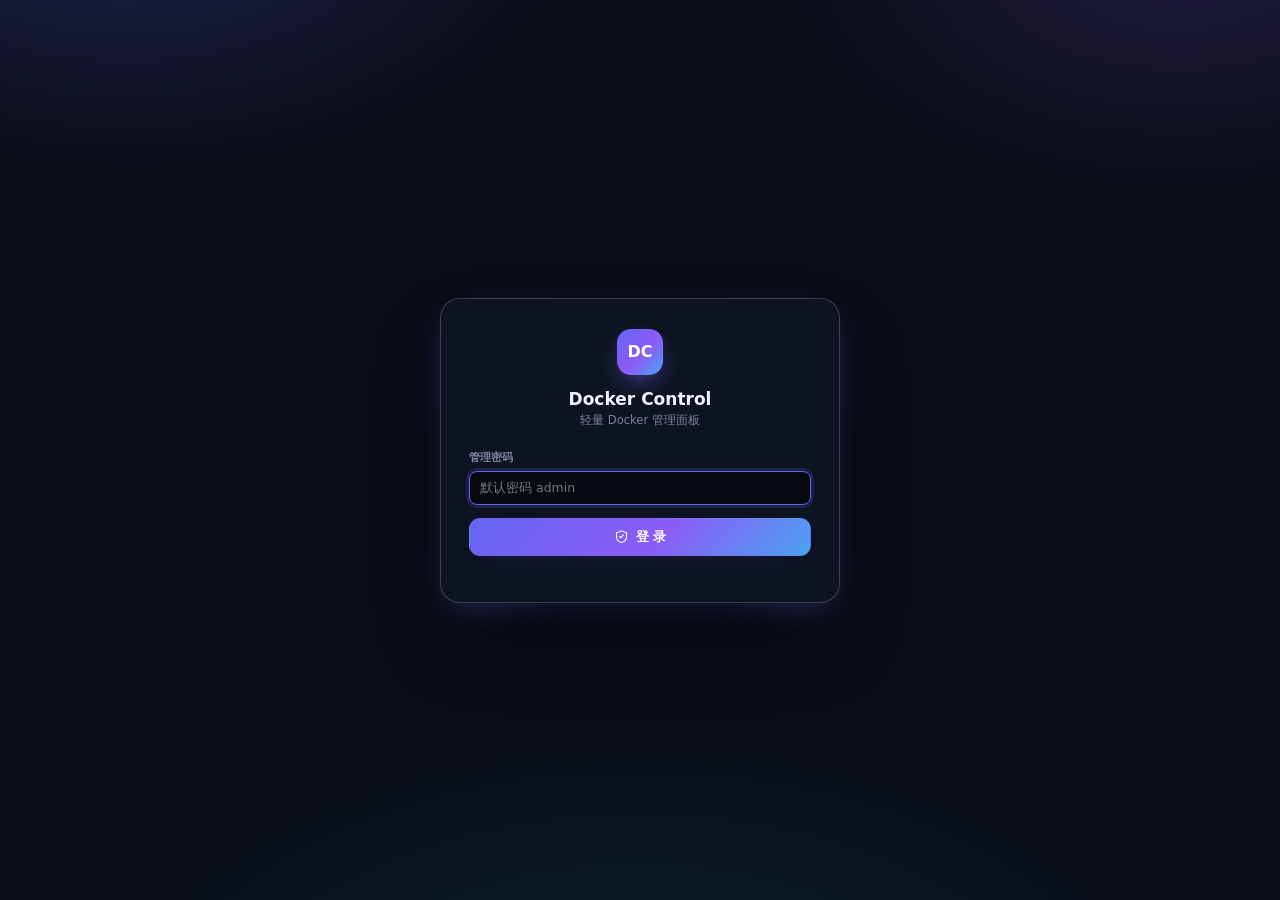
==== commit 2ba6c5fa: "v1.0.0: 完全重构 —— 全新流光玻璃 UI + 重写 Go 后端 - 前端 100% 重写：深色/浅色双主题玻璃拟态设计系统（品牌渐变、按钮流光、径向氛围光），   侧栏 SPA 架构：仪表板" ====
--- a/static/login.html
+++ b/static/login.html
@@ -1,926 +1,69 @@
-
-<!DOCTYPE html>
-<html lang="zh-CN">
+<!doctype html>
+<html lang="zh-CN" data-theme="dark">
 <head>
-    <meta charset="UTF-8">
-    <meta name="viewport" content="width=device-width, initial-scale=1.0">
-    <title>Docker Control</title>
-    <link rel="icon" href="/static/ico.png?v=2" type="image/png">
-    <script src="/static/js/version.min.js?v=latest-2603271513"></script>
-    <!-- 字体文件必须在主CSS之前加载 -->
-    <link rel="stylesheet" href="/static/fonts/cybernav-fonts.css">
-    <link rel="stylesheet" href="/static/fonts/remixicon.css">
-    <link rel="stylesheet" href="/static/css/style.min.css?v=latest-2603271513">
-    <script src="/static/js/THEME_COLORS.min.js?v=latest-2603271513"></script>
-    <style>
-        * { margin: 0; padding: 0; box-sizing: border-box; }
-        body {
-            margin: 0; padding: 0; overflow: hidden; position: relative;
-            background: var(--bg);
-            font-family: 'PingFang SC', 'Microsoft YaHei', sans-serif;
-            transition: background 0.3s ease;
-        }
-        #login-particles-js {
-            position: absolute; width: 100%; height: 100%;
-            top: 0; left: 0; z-index: 0;
-        }
-        #loginPage {
-            position: fixed; top: 0; left: 0; width: 100%; height: 100%;
-            background: transparent; display: flex;
-            align-items: stretch; justify-content: center;
-        }
-        .login-wrapper {
-            display: flex; width: 100%; height: 100%;
-            position: relative; z-index: 1;
-        }
-        .login-left {
-            flex: 1; display: flex; flex-direction: column;
-            justify-content: center; padding: 3rem 4rem;
-            position: relative; overflow: hidden;
-        }
-        .login-left::before {
-            content: ''; position: absolute;
-            top: 0; left: 0; right: 0; bottom: 0;
-            background: linear-gradient(135deg, var(--primary-light) 0%, transparent 50%, var(--info-light) 100%);
-            opacity: 0.3; pointer-events: none;
-        }
-        .brand-section { margin-bottom: 2rem; position: relative; z-index: 1; }
-        .brand-logo { display: flex; align-items: center; gap: 1rem; margin-bottom: 0.5rem; }
-        .brand-logo img { width: 56px; height: 56px; filter: drop-shadow(0 4px 12px var(--shadow)); }
-        .brand-name { font-size: 2.2rem; font-weight: bold; letter-spacing: 8px; color: var(--primary); }
-        .brand-slogan { font-size: 1.1rem; color: var(--text-secondary); letter-spacing: 2px; margin-top: 0.3rem; }
-        .features-grid {
-            display: grid; grid-template-columns: repeat(4, 1fr);
-            gap: 1rem; margin-bottom: 2rem; position: relative; z-index: 1;
-        }
-        .feature-item {
-            display: flex; flex-direction: column; align-items: center;
-            padding: 1.2rem 0.8rem; background: var(--bg-elevated);
-            border: 1px solid var(--border); border-radius: 12px;
-            cursor: default;
-        }
-        .feature-icon {
-            width: 48px; height: 48px; display: flex;
-            align-items: center; justify-content: center;
-            background: var(--primary-light); border-radius: 12px;
-            margin-bottom: 0.8rem; font-size: 1.5rem; color: var(--primary);
-        }
-        .feature-title { font-size: 0.85rem; color: var(--text); font-weight: 600; text-align: center; margin-bottom: 0.2rem; }
-        .feature-desc { font-size: 0.7rem; color: var(--text-secondary); text-align: center; line-height: 1.3; }
-        .login-footer-info {
-            display: flex; align-items: center; gap: 2rem;
-            padding-top: 2rem; border-top: 1px solid var(--border);
-            position: relative; z-index: 1;
-        }
-        .footer-stat { display: flex; flex-direction: column; }
-        .stat-value { font-size: 1.5rem; font-weight: bold; color: var(--primary); }
-        .stat-label { font-size: 0.85rem; color: var(--text-secondary); }
-        .login-right {
-            width: 560px; min-width: 480px; display: flex;
-            align-items: center; justify-content: center;
-            padding: 2rem 4rem; background: var(--bg-secondary);
-            border-left: 1px solid var(--border);
-        }
-        .login-container {
-            width: 100%; max-width: 400px; text-align: center;
-            position: relative; animation: slideIn 0.6s cubic-bezier(0.16, 1, 0.3, 1);
-        }
-        @keyframes slideIn {
-            from { opacity: 0; transform: translateY(-40px); }
-            to { opacity: 1; transform: translateY(0); }
-        }
-        .login-title {
-            font-size: 2rem; margin-bottom: 0.5rem; color: var(--text);
-            font-weight: bold; letter-spacing: 12px; text-align: center;
-        }
-        .login-subtitle { color: var(--text-secondary); margin-bottom: 2.5rem; font-size: 1rem; letter-spacing: 1px; }
-        .form-group { margin-bottom: 1.2rem; text-align: left; }
-        .form-label { display: block; font-size: 0.9rem; color: var(--text-secondary); margin-bottom: 0.5rem; font-weight: 500; }
-        .login-input {
-            width: 100%; background: var(--input-bg);
-            border: 2px solid var(--input-border); border-radius: 10px;
-            padding: 1rem 1.2rem; color: var(--text); font-size: 1rem;
-            transition: all 0.3s cubic-bezier(0.16, 1, 0.3, 1); box-sizing: border-box;
-        }
-        .login-input:focus { outline: none; border-color: var(--primary); box-shadow: 0 0 0 4px var(--primary-light); }
-        .login-input::placeholder { color: var(--input-placeholder); }
-        .login-button {
-            width: 100%; padding: 1rem; font-size: 1.1rem; border-radius: 10px;
-            background: var(--primary); border: none; color: var(--primary-text);
-            cursor: pointer; transition: all 0.3s cubic-bezier(0.16, 1, 0.3, 1);
-            font-weight: bold; letter-spacing: 2px; margin-top: 0.5rem;
-        }
-        .login-button:hover:not(:disabled) { background: var(--primary-hover); transform: translateY(-2px); box-shadow: 0 8px 24px var(--shadow); }
-        .login-button:active:not(:disabled) { transform: translateY(0); background: var(--primary-active); }
-        .login-button:disabled { background: var(--button-disabled-bg); color: var(--button-disabled-text); cursor: not-allowed; }
-        .password-strength { margin-top: 0.5rem; display: none; }
-        .password-strength.show { display: block; }
-        .strength-bar { height: 4px; background: var(--border); border-radius: 2px; overflow: hidden; margin-bottom: 0.3rem; }
-        .strength-fill { height: 100%; width: 0; transition: all 0.3s ease; border-radius: 2px; }
-        .strength-fill.weak { width: 33%; background: var(--danger); }
-        .strength-fill.medium { width: 66%; background: var(--warning); }
-        .strength-fill.strong { width: 100%; background: var(--success); }
-        .strength-text { font-size: 0.75rem; color: var(--text-secondary); }
-        .strength-text.weak { color: var(--danger); }
-        .strength-text.medium { color: var(--warning); }
-        .strength-text.strong { color: var(--success); }
-        .password-requirements { margin-top: 1rem; padding: 1rem; background: var(--info-light); border-radius: 8px; text-align: left; }
-        .password-requirements h4 { font-size: 0.85rem; color: var(--text); margin-bottom: 0.5rem; display: flex; align-items: center; gap: 0.5rem; }
-        .password-requirements ul { list-style: none; padding: 0; margin: 0; }
-        .password-requirements li { font-size: 0.8rem; color: var(--text-secondary); padding: 0.2rem 0; display: flex; align-items: center; gap: 0.5rem; }
-        .password-requirements li i { font-size: 0.9rem; }
-        .password-requirements li.valid { color: var(--success); }
-        .password-requirements li.invalid { color: var(--text-secondary); }
-        .forgot-password { margin-top: 1.5rem; text-align: center; }
-        .forgot-password a { color: var(--text-secondary); font-size: 0.9rem; text-decoration: none; cursor: pointer; transition: color 0.3s ease; }
-        .forgot-password a:hover { color: var(--primary); }
-        .password-hint-modal-overlay {
-            position: fixed; top: 0; left: 0; width: 100%; height: 100%;
-            background: var(--bg-overlay); display: none;
-            justify-content: center; align-items: center; z-index: 20000;
-        }
-        .password-hint-modal-overlay.show { display: flex; }
-        .password-hint-modal {
-            background: var(--bg-elevated); border: 1px solid var(--border);
-            border-radius: 20px; padding: 1.5rem; max-width: 500px; width: 90%;
-            box-shadow: 0 16px 48px var(--shadow-large);
-            animation: slideInUp 0.4s cubic-bezier(0.16, 1, 0.3, 1);
-        }
-        .password-hint-modal-header { display: flex; align-items: center; gap: 0.6rem; margin-bottom: 1rem; padding-bottom: 0.8rem; border-bottom: 1px solid var(--border); }
-        .password-hint-modal-header i { font-size: 1.5rem; color: var(--primary); }
-        .password-hint-modal-header h3 { font-size: 1.1rem; color: var(--text); margin: 0; font-weight: 600; }
-        .password-hint-modal-body { color: var(--text-secondary); line-height: 1.5; font-size: 0.9rem; }
-        .password-hint-section { margin-bottom: 1rem; padding: 0.8rem 1rem; background: var(--primary-light); border-radius: 8px; border-left: 3px solid var(--primary); }
-        .password-hint-section.warning { background: var(--warning-light); border-left-color: var(--warning); }
-        .password-hint-section.danger { background: var(--danger-light); border-left-color: var(--danger); }
-        .password-hint-section strong { color: var(--text); display: block; margin-bottom: 0.3rem; font-size: 0.95rem; font-weight: 600; }
-        .password-hint-code { background: var(--code-bg); padding: 0.4rem 0.6rem; border-radius: 5px; font-family: monospace; font-size: 0.95rem; color: var(--primary); display: inline-block; border: 1px solid var(--code-border); font-weight: 600; }
-        .password-hint-modal-footer { margin-top: 1.2rem; text-align: right; }
-        .password-hint-modal-btn { padding: 0.6rem 1.5rem; background: var(--danger); border: none; border-radius: 8px; color: var(--danger-text); font-size: 0.95rem; font-weight: 600; cursor: pointer; transition: all 0.3s ease; }
-        .password-hint-modal-btn:hover { background: var(--danger-hover); transform: translateY(-2px); }
-        @keyframes fadeIn { from { opacity: 0; } to { opacity: 1; } }
-        @keyframes slideInUp { from { opacity: 0; transform: translateY(50px); } to { opacity: 1; transform: translateY(0); } }
-        #loginPage .notification-container { position: fixed; top: 80px; right: 20px; z-index: 10000; }
-        #loginPage .notification { background: var(--bg-elevated) !important; border: 1px solid var(--border) !important; border-radius: 12px !important; padding: 1.2rem; margin-bottom: 1rem; min-width: 300px; box-shadow: 0 8px 24px var(--shadow) !important; animation: slideInRight 0.3s ease-out; color: var(--text) !important; }
-        @keyframes slideInRight { from { opacity: 0; transform: translateX(100px); } to { opacity: 1; transform: translateX(0); } }
-        #loginPage .notification.error { border-color: var(--danger) !important; background: var(--danger-light) !important; }
-        #loginPage .notification.success { border-color: var(--success) !important; background: var(--success-light) !important; }
-        #loginPage::before { content: ''; position: absolute; top: 0; left: 0; right: 0; bottom: 0; background-image: linear-gradient(var(--border-light) 1px, transparent 1px), linear-gradient(90deg, var(--border-light) 1px, transparent 1px); background-size: 50px 50px; opacity: 0.5; pointer-events: none; z-index: 0; }
-        @media (max-width: 1400px) {
-            .features-grid { grid-template-columns: repeat(3, 1fr); }
-            .login-left { padding: 2.5rem 3rem; }
-        }
-        @media (max-width: 1200px) {
-            .features-grid { grid-template-columns: repeat(2, 1fr); gap: 0.8rem; }
-            .login-left { padding: 2rem; }
-            .login-right { width: 480px; min-width: 400px; }
-            .highlights-list { gap: 0.5rem; }
-            .highlight-tag { padding: 0.4rem 0.8rem; font-size: 0.75rem; }
-        }
-        @media (max-width: 1000px) {
-            .login-wrapper { flex-direction: column; }
-            .login-left { display: none; }
-            .login-right { width: 100%; min-width: auto; flex: 1; border-left: none; }
-            .login-container { max-width: 420px; width: 90%; }
-        }
-        @media (max-width: 480px) {
-            .login-container { padding: 0 1rem; }
-            .login-title { font-size: 1.5rem; letter-spacing: 8px; }
-            .login-input { padding: 0.9rem 1rem; font-size: 1rem; }
-            .login-button { padding: 0.9rem; font-size: 1rem; }
-        }
-        /* 屏幕高度响应式 - 中等高度 */
-        @media (max-height: 900px) {
-            .login-left { padding: 2rem 3rem; }
-            .brand-section { margin-bottom: 1.5rem; }
-            .brand-logo img { width: 48px; height: 48px; }
-            .brand-name { font-size: 2rem; }
-            .brand-slogan { font-size: 1rem; }
-            .features-grid { gap: 0.8rem; margin-bottom: 1.5rem; }
-            .feature-item { padding: 1rem 0.6rem; }
-            .feature-icon { width: 40px; height: 40px; font-size: 1.2rem; margin-bottom: 0.5rem; }
-            .feature-title { font-size: 0.8rem; }
-            .feature-desc { font-size: 0.65rem; }
-            .login-footer-info { padding-top: 1.5rem; gap: 1.5rem; }
-            .stat-value { font-size: 1.2rem; }
-            .stat-label { font-size: 0.8rem; }
-        }
-        /* 屏幕高度响应式 - 较小高度 */
-        @media (max-height: 768px) {
-            .login-left { padding: 1.5rem 2.5rem; }
-            .brand-section { margin-bottom: 1rem; }
-            .brand-logo img { width: 40px; height: 40px; }
-            .brand-name { font-size: 1.8rem; letter-spacing: 6px; }
-            .brand-slogan { font-size: 0.9rem; margin-top: 0.2rem; }
-            .features-grid { gap: 0.6rem; margin-bottom: 1rem; }
-            .feature-item { padding: 0.8rem 0.5rem; border-radius: 8px; }
-            .feature-icon { width: 36px; height: 36px; font-size: 1.1rem; margin-bottom: 0.4rem; border-radius: 8px; }
-            .feature-title { font-size: 0.75rem; }
-            .feature-desc { display: none; }
-            .login-footer-info { padding-top: 1rem; gap: 1rem; }
-            .stat-value { font-size: 1rem; }
-            .stat-label { font-size: 0.75rem; }
-        }
-        /* 屏幕高度响应式 - 小高度 */
-        @media (max-height: 650px) {
-            .login-left { padding: 1rem 2rem; }
-            .brand-section { margin-bottom: 0.8rem; }
-            .brand-logo { margin-bottom: 0.3rem; gap: 0.8rem; }
-            .brand-logo img { width: 36px; height: 36px; }
-            .brand-name { font-size: 1.5rem; letter-spacing: 4px; }
-            .brand-slogan { font-size: 0.85rem; }
-            .features-grid { gap: 0.5rem; margin-bottom: 0.8rem; }
-            .feature-item { padding: 0.6rem 0.4rem; }
-            .feature-icon { width: 32px; height: 32px; font-size: 1rem; margin-bottom: 0.3rem; }
-            .feature-title { font-size: 0.7rem; }
-            .login-footer-info { display: none; }
-        }
-        /* 屏幕高度响应式 - 极小高度 */
-        @media (max-height: 550px) {
-            .login-left { padding: 0.8rem 1.5rem; }
-            .brand-section { margin-bottom: 0.5rem; }
-            .brand-logo img { width: 32px; height: 32px; }
-            .brand-name { font-size: 1.3rem; }
-            .brand-slogan { display: none; }
-            .features-grid { grid-template-columns: repeat(4, 1fr); gap: 0.4rem; margin-bottom: 0; }
-            .feature-item { padding: 0.5rem 0.3rem; }
-            .feature-icon { width: 28px; height: 28px; font-size: 0.9rem; margin-bottom: 0.2rem; }
-            .feature-title { font-size: 0.65rem; }
-        }
-    </style>
+<meta charset="UTF-8" />
+<meta name="viewport" content="width=device-width, initial-scale=1.0" />
+<title>登录 · Docker Control</title>
+<link rel="stylesheet" href="/static/css/style.css" />
+<script>try { var t = localStorage.getItem('dc-theme'); if (t) document.documentElement.dataset.theme = t; } catch (e) { }</script>
 </head>
 <body>
-    <div id="loginPage">
-        <div id="login-particles-js"></div>
-        <div class="notification-container" id="loginNotificationContainer"></div>
-        <div class="login-wrapper">
-            <div class="login-left">
-                <div class="brand-section">
-                    <div class="brand-logo">
-                        <img src="/static/logo.png" alt="Logo">
-                        <span class="brand-name">DIANCUP</span>
-                    </div>
-                    <div class="brand-slogan">智能容器管理 · 高效运维平台</div>
-                </div>
-                <div class="features-grid">
-                    <div class="feature-item">
-                        <div class="feature-icon"><i class="ri-dashboard-3-line"></i></div>
-                        <div class="feature-title">仪表盘</div>
-                        <div class="feature-desc">系统资源一目了然</div>
-                    </div>
-                    <div class="feature-item">
-                        <div class="feature-icon"><i class="ri-stack-line"></i></div>
-                        <div class="feature-title">容器管理</div>
-                        <div class="feature-desc">全方位容器控制</div>
-                    </div>
-                    <div class="feature-item">
-                        <div class="feature-icon"><i class="ri-folder-fill"></i></div>
-                        <div class="feature-title">Compose项目</div>
-                        <div class="feature-desc">多容器编排部署</div>
-                    </div>
-                    <div class="feature-item">
-                        <div class="feature-icon"><i class="ri-compass-3-line"></i></div>
-                        <div class="feature-title">导航页</div>
-                        <div class="feature-desc">快捷网址导航</div>
-                    </div>
-                    <div class="feature-item">
-                        <div class="feature-icon"><i class="ri-chrome-line"></i></div>
-                        <div class="feature-title">浏览器插件</div>
-                        <div class="feature-desc">Chrome扩展支持</div>
-                    </div>
-                    <div class="feature-item">
-                        <div class="feature-icon"><i class="ri-smartphone-line"></i></div>
-                        <div class="feature-title">App</div>
-                        <div class="feature-desc">移动端应用</div>
-                    </div>
-                    <div class="feature-item">
-                        <div class="feature-icon"><i class="ri-folder-3-line"></i></div>
-                        <div class="feature-title">文件管理</div>
-                        <div class="feature-desc">宿主机文件操作</div>
-                    </div>
-                    <div class="feature-item">
-                        <div class="feature-icon"><i class="ri-terminal-box-line"></i></div>
-                        <div class="feature-title">SSH终端</div>
-                        <div class="feature-desc">Web终端与SFTP</div>
-                    </div>
-                    <div class="feature-item">
-                        <div class="feature-icon"><i class="ri-server-line"></i></div>
-                        <div class="feature-title">主机监控</div>
-                        <div class="feature-desc">CPU/内存/磁盘</div>
-                    </div>
-                    <div class="feature-item">
-                        <div class="feature-icon"><i class="ri-radar-line"></i></div>
-                        <div class="feature-title">昱君探针</div>
-                        <div class="feature-desc">多服务器监控</div>
-                    </div>
-                    <div class="feature-item">
-                        <div class="feature-icon"><i class="ri-time-line"></i></div>
-                        <div class="feature-title">定时任务</div>
-                        <div class="feature-desc">计划任务调度</div>
-                    </div>
-                    <div class="feature-item">
-                        <div class="feature-icon"><i class="ri-refresh-line"></i></div>
-                        <div class="feature-title">自动更新</div>
-                        <div class="feature-desc">镜像版本检测</div>
-                    </div>
-                </div>
-                <div class="login-footer-info">
-                    <div class="footer-stat"><span class="stat-value">轻量</span><span class="stat-label">资源占用</span></div>
-                    <div class="footer-stat"><span class="stat-value">安全</span><span class="stat-label">权限控制</span></div>
-                    <div class="footer-stat"><span class="stat-value">高效</span><span class="stat-label">运维体验</span></div>
-                    <div class="footer-stat"><span class="stat-value">稳定</span><span class="stat-label">持续运行</span></div>
-                </div>
-            </div>
-            <div class="login-right">
-                <div class="login-container">
-                    <div class="login-title">DIANCUP</div>
-                    <div id="loginFormSection">
-                        <div class="login-subtitle" id="loginSubtitle">请输入密码登录系统</div>
-                        <form id="loginForm" onsubmit="handleLogin(event); return false;">
-                            <div class="form-group">
-                                <input type="password" id="loginPassword" class="login-input" placeholder="请输入密码" autocomplete="off" autofocus />
-                            </div>
-                            <!-- 2FA验证码输入框（始终显示，可选填） -->
-                            <div class="form-group" id="totpCodeGroup">
-                                <input type="text" id="loginTotpCode" class="login-input" placeholder="如已启用2FA，请输入6位验证码" maxlength="6" pattern="[0-9]{6}" autocomplete="off" />
-                            </div>
-                            <button type="submit" class="login-button">登录</button>
-                        </form>
-                        <div class="forgot-password"><a onclick="showPasswordHint()">忘记密码？</a></div>
-                    </div>
-                    <div id="setupPasswordSection" style="display: none;">
-                        <div class="login-subtitle">首次使用，请设置登录密码</div>
-                        <form id="setupPasswordForm" onsubmit="handleSetupPassword(event); return false;">
-                            <div class="form-group">
-                                <label class="form-label">设置密码</label>
-                                <input type="password" id="newPassword" class="login-input" placeholder="请输入新密码" autocomplete="new-password" oninput="checkPasswordStrength(this.value)" />
-                                <div class="password-strength" id="passwordStrength">
-                                    <div class="strength-bar"><div class="strength-fill" id="strengthFill"></div></div>
-                                    <span class="strength-text" id="strengthText"></span>
-                                </div>
-                            </div>
-                            <div class="form-group">
-                                <label class="form-label">确认密码</label>
-                                <input type="password" id="confirmPassword" class="login-input" placeholder="请再次输入密码" autocomplete="new-password" />
-                            </div>
-                            <div class="password-requirements">
-                                <h4><i class="ri-shield-check-line"></i> 密码要求</h4>
-                                <ul>
-                                    <li id="req-length" class="invalid"><i class="ri-checkbox-blank-circle-line"></i> 至少8个字符</li>
-                                    <li id="req-letter" class="invalid"><i class="ri-checkbox-blank-circle-line"></i> 包含字母</li>
-                                    <li id="req-number" class="invalid"><i class="ri-checkbox-blank-circle-line"></i> 包含数字</li>
-                                    <li id="req-notweak" class="invalid"><i class="ri-checkbox-blank-circle-line"></i> 不能使用简单密码</li>
-                                </ul>
-                            </div>
-                            <button type="submit" class="login-button">设置密码</button>
-                        </form>
-                    </div>
-                    <div id="changePasswordSection" style="display: none;">
-                        <div class="login-subtitle">您正在使用默认密码，请设置新密码</div>
-                        <form id="changePasswordForm" onsubmit="handleChangePassword(event); return false;">
-                            <div class="form-group">
-                                <label class="form-label">新密码</label>
-                                <input type="password" id="changeNewPassword" class="login-input" placeholder="请输入新密码" autocomplete="new-password" oninput="checkChangePasswordStrength(this.value)" />
-                                <div class="password-strength" id="changePasswordStrength">
-                                    <div class="strength-bar"><div class="strength-fill" id="changeStrengthFill"></div></div>
-                                    <span class="strength-text" id="changeStrengthText"></span>
-                                </div>
-                            </div>
-                            <div class="form-group">
-                                <label class="form-label">确认新密码</label>
-                                <input type="password" id="changeConfirmPassword" class="login-input" placeholder="请再次输入新密码" autocomplete="new-password" />
-                            </div>
-                            <div class="password-requirements">
-                                <h4><i class="ri-shield-check-line"></i> 密码要求</h4>
-                                <ul>
-                                    <li id="change-req-length" class="invalid"><i class="ri-checkbox-blank-circle-line"></i> 至少8个字符</li>
-                                    <li id="change-req-letter" class="invalid"><i class="ri-checkbox-blank-circle-line"></i> 包含字母</li>
-                                    <li id="change-req-number" class="invalid"><i class="ri-checkbox-blank-circle-line"></i> 包含数字</li>
-                                    <li id="change-req-notweak" class="invalid"><i class="ri-checkbox-blank-circle-line"></i> 不能使用简单密码</li>
-                                </ul>
-                            </div>
-                            <button type="submit" class="login-button">确认修改</button>
-                        </form>
-                    </div>
-                </div>
-            </div>
-        </div>
+<svg style="display:none" aria-hidden="true">
+  <symbol id="i-shield" viewBox="0 0 24 24"><path d="M12 3l8 3v6c0 4.4-3.2 8.4-8 9.5C7.2 20.4 4 16.4 4 12V6z"/><path d="M9 12l2 2 4-4.5"/></symbol>
+</svg>
+
+<div class="login-wrap">
+  <form class="login-card" id="loginForm">
+    <div class="logo">DC</div>
+    <h1>Docker Control</h1>
+    <p class="sub" id="verText">轻量 Docker 管理面板</p>
+    <div class="field">
+      <label for="pw">管理密码</label>
+      <input type="password" id="pw" autocomplete="current-password" autofocus placeholder="默认密码 admin" />
     </div>
-    <div class="password-hint-modal-overlay" id="passwordHintModal" onclick="closePasswordHint(event)">
-        <div class="password-hint-modal" onclick="event.stopPropagation()">
-            <div class="password-hint-modal-header"><i class="ri-key-2-fill"></i><h3>忘记密码</h3></div>
-            <div class="password-hint-modal-body">
-                <div class="password-hint-section danger"><strong><i class="ri-delete-bin-line"></i> 重置密码方法</strong>删除数据库文件 <span class="password-hint-code" style="font-size: 0.85rem;">/config/yjnas.db</span> 后重启容器，即可重新设置密码</div>
-                <div class="password-hint-section warning"><strong><i class="ri-alarm-warning-line"></i> 注意事项</strong>删除数据库将清除所有配置数据，请谨慎操作！<br>建议定期备份数据库文件。</div>
-            </div>
-            <div class="password-hint-modal-footer"><button class="password-hint-modal-btn" onclick="closePasswordHintDirectly()"><i class="ri-close-line"></i> 关闭</button></div>
-        </div>
-    </div>
-    <script>
-        let currentLoginPassword = '';
-        
-        // 获取 URL 中的 redirect 参数，用于登录后跳转回来源页面
-        function getRedirectUrl() {
-            const urlParams = new URLSearchParams(window.location.search);
-            const redirect = urlParams.get('redirect');
-            // 安全检查：只允许相对路径，防止开放重定向攻击
-            if (redirect && redirect.startsWith('/') && !redirect.startsWith('//')) {
-                return redirect;
-            }
-            return '/';
-        }
-        
-        function applyLoginTheme(themeName) {
-            // 检查 THEME_COLORS 是否已加载
-            if (typeof THEME_COLORS === 'undefined') {
-                return;
-            }
-            // 如果指定的主题不存在，使用默认主题
-            if (!THEME_COLORS[themeName]) {
-                themeName = 'tradis-blue';
-            }
-            const theme = THEME_COLORS[themeName];
-            if (!theme || !theme.colors) return;
-            const root = document.documentElement;
-            const colors = theme.colors;
-            root.style.setProperty('--bg', colors.bg);
-            root.style.setProperty('--bg-secondary', colors.bgSecondary);
-            root.style.setProperty('--bg-tertiary', colors.bgTertiary);
-            root.style.setProperty('--bg-elevated', colors.bgElevated);
-            root.style.setProperty('--bg-overlay', colors.bgOverlay);
-            root.style.setProperty('--bg-mask', colors.bgMask);
-            root.style.setProperty('--primary', colors.primary);
-            root.style.setProperty('--primary-hover', colors.primaryHover);
-            root.style.setProperty('--primary-active', colors.primaryActive);
-            root.style.setProperty('--primary-light', colors.primaryLight);
-            root.style.setProperty('--primary-text', colors.primaryText);
-            root.style.setProperty('--success', colors.success);
-            root.style.setProperty('--success-hover', colors.successHover);
-            root.style.setProperty('--success-active', colors.successActive);
-            root.style.setProperty('--success-light', colors.successLight);
-            root.style.setProperty('--success-text', colors.successText);
-            root.style.setProperty('--warning', colors.warning);
-            root.style.setProperty('--warning-hover', colors.warningHover);
-            root.style.setProperty('--warning-active', colors.warningActive);
-            root.style.setProperty('--warning-light', colors.warningLight);
-            root.style.setProperty('--warning-text', colors.warningText);
-            root.style.setProperty('--danger', colors.danger);
-            root.style.setProperty('--danger-hover', colors.dangerHover);
-            root.style.setProperty('--danger-active', colors.dangerActive);
-            root.style.setProperty('--danger-light', colors.dangerLight);
-            root.style.setProperty('--danger-text', colors.dangerText);
-            root.style.setProperty('--info', colors.info);
-            root.style.setProperty('--info-hover', colors.infoHover);
-            root.style.setProperty('--info-active', colors.infoActive);
-            root.style.setProperty('--info-light', colors.infoLight);
-            root.style.setProperty('--info-text', colors.infoText);
-            root.style.setProperty('--text', colors.text);
-            root.style.setProperty('--text-secondary', colors.textSecondary);
-            root.style.setProperty('--text-tertiary', colors.textTertiary);
-            root.style.setProperty('--text-placeholder', colors.textPlaceholder);
-            root.style.setProperty('--text-disabled', colors.textDisabled);
-            root.style.setProperty('--text-inverse', colors.textInverse);
-            root.style.setProperty('--border', colors.border);
-            root.style.setProperty('--border-light', colors.borderLight);
-            root.style.setProperty('--border-dark', colors.borderDark);
-            root.style.setProperty('--border-focus', colors.borderFocus);
-            root.style.setProperty('--link', colors.link);
-            root.style.setProperty('--link-hover', colors.linkHover);
-            root.style.setProperty('--link-active', colors.linkActive);
-            root.style.setProperty('--link-visited', colors.linkVisited);
-            root.style.setProperty('--code-bg', colors.codeBg);
-            root.style.setProperty('--code-border', colors.codeBorder);
-            root.style.setProperty('--code-text', colors.codeText);
-            root.style.setProperty('--input-bg', colors.inputBg);
-            root.style.setProperty('--input-border', colors.inputBorder);
-            root.style.setProperty('--input-focus-border', colors.inputFocusBorder);
-            root.style.setProperty('--input-placeholder', colors.inputPlaceholder);
-            root.style.setProperty('--input-disabled-bg', colors.inputDisabledBg);
-            root.style.setProperty('--input-disabled-text', colors.inputDisabledText);
-            root.style.setProperty('--button-disabled-bg', colors.buttonDisabledBg);
-            root.style.setProperty('--button-disabled-text', colors.buttonDisabledText);
-            root.style.setProperty('--button-disabled-border', colors.buttonDisabledBorder);
-            root.style.setProperty('--selected-bg', colors.selectedBg);
-            root.style.setProperty('--selected-border', colors.selectedBorder);
-            root.style.setProperty('--active-bg', colors.activeBg);
-            root.style.setProperty('--active-border', colors.activeBorder);
-            root.style.setProperty('--divider', colors.divider);
-            root.style.setProperty('--shadow', colors.shadow);
-            root.style.setProperty('--shadow-medium', colors.shadowMedium);
-            root.style.setProperty('--shadow-large', colors.shadowLarge);
-            root.style.setProperty('--shadow-xlarge', colors.shadowXlarge);
-            document.body.style.background = colors.bg;
-        }
-        // 检测是否为移动端
-        function isMobileDevice() {
-            return window.innerWidth <= 768 || /Android|webOS|iPhone|iPad|iPod|BlackBerry|IEMobile|Opera Mini/i.test(navigator.userAgent);
-        }
-        
-        // 应用移动端简单主题（亮色/暗色）
-        function applyMobileSimpleTheme(theme) {
-            const root = document.documentElement;
-            if (theme === 'light') {
-                // 亮色模式
-                root.style.setProperty('--bg', '#f5f7fa');
-                root.style.setProperty('--bg-secondary', '#ffffff');
-                root.style.setProperty('--bg-tertiary', '#f0f2f5');
-                root.style.setProperty('--bg-elevated', '#ffffff');
-                root.style.setProperty('--bg-overlay', 'rgba(0, 0, 0, 0.35)');
-                root.style.setProperty('--text', '#1a1a2e');
-                root.style.setProperty('--text-secondary', '#5a5a7a');
-                root.style.setProperty('--text-tertiary', '#8a8aa0');
-                root.style.setProperty('--border', '#e0e4e8');
-                root.style.setProperty('--border-light', '#ebeef2');
-                root.style.setProperty('--primary', '#4a90e2');
-                root.style.setProperty('--primary-hover', '#357abd');
-                root.style.setProperty('--primary-light', '#e3f2fd');
-                root.style.setProperty('--primary-text', '#ffffff');
-                root.style.setProperty('--input-bg', '#ffffff');
-                root.style.setProperty('--input-border', '#e0e4e8');
-                root.style.setProperty('--input-placeholder', '#8a8aa0');
-                root.style.setProperty('--shadow', 'rgba(0, 0, 0, 0.08)');
-                document.body.style.background = '#f5f7fa';
-            } else {
-                // 暗色模式（默认）
-                root.style.setProperty('--bg', '#0a0e27');
-                root.style.setProperty('--bg-secondary', '#1a1f3a');
-                root.style.setProperty('--bg-tertiary', '#252b47');
-                root.style.setProperty('--bg-elevated', '#1a1f3a');
-                root.style.setProperty('--bg-overlay', 'rgba(0, 0, 0, 0.5)');
-                root.style.setProperty('--text', '#ffffff');
-                root.style.setProperty('--text-secondary', '#b0b8d4');
-                root.style.setProperty('--text-tertiary', '#7c85a0');
-                root.style.setProperty('--border', '#3b4257');
-                root.style.setProperty('--border-light', '#4a5068');
-                root.style.setProperty('--primary', '#4a90e2');
-                root.style.setProperty('--primary-hover', '#357abd');
-                root.style.setProperty('--primary-light', '#1a3a5c');
-                root.style.setProperty('--primary-text', '#ffffff');
-                root.style.setProperty('--input-bg', '#252b47');
-                root.style.setProperty('--input-border', '#3b4257');
-                root.style.setProperty('--input-placeholder', '#7c85a0');
-                root.style.setProperty('--shadow', 'rgba(0, 0, 0, 0.3)');
-                document.body.style.background = '#0a0e27';
-            }
-            // 保存到localStorage
-            localStorage.setItem('mobile-theme', theme);
-        }
-        
-        async function loadThemeSettings() {
-            try {
-                const response = await fetch('/api/public/theme');
-                const result = await response.json();
-                
-                // 检测是否为移动端
-                if (isMobileDevice()) {
-                    // 移动端：优先使用移动端主题设置
-                    const mobileTheme = result.mobile_theme || localStorage.getItem('mobile-theme') || 'dark';
-                    applyMobileSimpleTheme(mobileTheme);
-                } else {
-                    // PC端：使用PC端主题设置
-                    if (result.success && result.theme) {
-                        applyLoginTheme(result.theme);
-                    } else {
-                        applyLoginTheme('tradis-blue');
-                    }
-                }
-            } catch (error) {
-                console.error('加载主题失败:', error);
-                // 移动端使用localStorage缓存
-                if (isMobileDevice()) {
-                    const cachedTheme = localStorage.getItem('mobile-theme') || 'dark';
-                    applyMobileSimpleTheme(cachedTheme);
-                } else {
-                    applyLoginTheme('tradis-blue');
-                }
-            }
-        }
-        async function checkPasswordStatus() {
-            try {
-                const response = await fetch('/api/public/password-status');
-                const result = await response.json();
-                if (result.success && result.need_setup) {
-                    showSetupPasswordForm();
-                    // 首次创建账户时隐藏2FA输入框
-                    const totpGroup = document.getElementById('totpCodeGroup');
-                    if (totpGroup) totpGroup.style.display = 'none';
-                }
-            } catch (error) { console.error('检查密码状态失败:', error); }
-        }
-        function showSetupPasswordForm() {
-            document.getElementById('loginFormSection').style.display = 'none';
-            document.getElementById('setupPasswordSection').style.display = 'block';
-            document.getElementById('changePasswordSection').style.display = 'none';
-            document.getElementById('newPassword').focus();
-        }
-        function showChangePasswordForm() {
-            document.getElementById('loginFormSection').style.display = 'none';
-            document.getElementById('setupPasswordSection').style.display = 'none';
-            document.getElementById('changePasswordSection').style.display = 'block';
-            document.getElementById('changeNewPassword').focus();
-        }
-        function showLoginForm() {
-            document.getElementById('loginFormSection').style.display = 'block';
-            document.getElementById('setupPasswordSection').style.display = 'none';
-            document.getElementById('changePasswordSection').style.display = 'none';
-            document.getElementById('loginPassword').focus();
-        }
-        function showNotification(message, type = 'info') {
-            const container = document.getElementById('loginNotificationContainer');
-            const notification = document.createElement('div');
-            notification.className = `notification ${type}`;
-            notification.textContent = message;
-            container.appendChild(notification);
-            setTimeout(() => {
-                notification.style.animation = 'slideOutRight 0.3s ease-out';
-                setTimeout(() => notification.remove(), 300);
-            }, 3000);
-        }
-        function showPasswordHint() { document.getElementById('passwordHintModal').classList.add('show'); }
-        function closePasswordHint(event) { if (event.target.id === 'passwordHintModal') document.getElementById('passwordHintModal').classList.remove('show'); }
-        function closePasswordHintDirectly() { document.getElementById('passwordHintModal').classList.remove('show'); }
-        function checkPasswordStrength(password) {
-            const strengthDiv = document.getElementById('passwordStrength');
-            const strengthFill = document.getElementById('strengthFill');
-            const strengthText = document.getElementById('strengthText');
-            updateRequirements(password, 'req-length', 'req-letter', 'req-number', 'req-notweak');
-            if (!password) { strengthDiv.classList.remove('show'); return; }
-            strengthDiv.classList.add('show');
-            const strength = calculateStrength(password);
-            strengthFill.className = 'strength-fill ' + strength.level;
-            strengthText.className = 'strength-text ' + strength.level;
-            strengthText.textContent = strength.text;
-        }
-        function checkChangePasswordStrength(password) {
-            const strengthDiv = document.getElementById('changePasswordStrength');
-            const strengthFill = document.getElementById('changeStrengthFill');
-            const strengthText = document.getElementById('changeStrengthText');
-            updateRequirements(password, 'change-req-length', 'change-req-letter', 'change-req-number', 'change-req-notweak');
-            if (!password) { strengthDiv.classList.remove('show'); return; }
-            strengthDiv.classList.add('show');
-            const strength = calculateStrength(password);
-            strengthFill.className = 'strength-fill ' + strength.level;
-            strengthText.className = 'strength-text ' + strength.level;
-            strengthText.textContent = strength.text;
-        }
-        function updateRequirements(password, lengthId, letterId, numberId, notweakId) {
-            updateRequirement(lengthId, password.length >= 8);
-            updateRequirement(letterId, /[a-zA-Z]/.test(password));
-            updateRequirement(numberId, /[0-9]/.test(password));
-            if (notweakId) updateRequirement(notweakId, password.length > 0 && !isWeakPassword(password));
-        }
-        function updateRequirement(id, valid) {
-            const el = document.getElementById(id);
-            if (el) {
-                el.className = valid ? 'valid' : 'invalid';
-                el.querySelector('i').className = valid ? 'ri-checkbox-circle-fill' : 'ri-checkbox-blank-circle-line';
-            }
-        }
-        // 简单密码黑名单
-        const weakPasswordPatterns = [
-            '123456', '12345678', '123456789', '1234567890',
-            'password', 'qwerty', 'qwertyuiop', 'asdfgh', 'asdfghjkl',
-            'zxcvbn', 'zxcvbnm', 'abc123', '111111', '000000',
-            '123123', '654321', '666666', '888888', 'admin',
-            'letmein', 'welcome', 'monkey', 'dragon', 'master',
-            'login', 'passw0rd', 'p@ssword', 'p@ssw0rd',
-            'iloveyou', 'sunshine', 'princess', 'football', 'baseball',
-            'qwer1234', '1q2w3e4r', '1qaz2wsx', 'q1w2e3r4'
-        ];
-        function isWeakPassword(password) {
-            const lowerPassword = password.toLowerCase();
-            for (const weak of weakPasswordPatterns) {
-                if (lowerPassword === weak || lowerPassword.includes(weak)) return true;
-            }
-            if (isSequentialChars(password)) return true;
-            if (isRepeatedChars(password)) return true;
-            return false;
-        }
-        function isSequentialChars(password) {
-            if (password.length < 4) return false;
-            let ascending = 0, descending = 0;
-            for (let i = 1; i < password.length; i++) {
-                const diff = password.charCodeAt(i) - password.charCodeAt(i - 1);
-                if (diff === 1) ascending++;
-                else if (diff === -1) descending++;
-            }
-            const threshold = Math.floor(password.length * 0.6);
-            return ascending >= threshold || descending >= threshold;
-        }
-        function isRepeatedChars(password) {
-            if (password.length < 4) return false;
-            const charCount = {};
-            for (const char of password) charCount[char] = (charCount[char] || 0) + 1;
-            const threshold = Math.floor(password.length / 2);
-            for (const count of Object.values(charCount)) {
-                if (count > threshold) return true;
-            }
-            return false;
-        }
-        function calculateStrength(password) {
-            if (isWeakPassword(password)) return { level: 'weak', text: '弱 - 密码过于简单' };
-            let score = 0;
-            if (password.length >= 8) score++;
-            if (password.length >= 12) score++;
-            if (/[a-z]/.test(password) && /[A-Z]/.test(password)) score++;
-            if (/[0-9]/.test(password)) score++;
-            if (/[^a-zA-Z0-9]/.test(password)) score++;
-            if (score <= 2) return { level: 'weak', text: '弱' };
-            if (score <= 3) return { level: 'medium', text: '中等' };
-            return { level: 'strong', text: '强' };
-        }
-        function validatePassword(password) {
-            if (password.length < 8) return false;
-            if (!/[a-zA-Z]/.test(password)) return false;
-            if (!/[0-9]/.test(password)) return false;
-            if (isWeakPassword(password)) return false;
-            return true;
-        }
-        function getPasswordError(password) {
-            if (password.length < 8) return '密码长度不足8位';
-            if (!/[a-zA-Z]/.test(password)) return '密码必须包含字母';
-            if (!/[0-9]/.test(password)) return '密码必须包含数字';
-            if (isWeakPassword(password)) return '密码过于简单，请避免使用常见密码或连续/重复字符';
-            return '';
-        }
-        let localFailCount = 0;
-        function formatLockTime(seconds) {
-            if (seconds >= 3600) {
-                const hours = Math.floor(seconds / 3600);
-                const mins = Math.floor((seconds % 3600) / 60);
-                return mins > 0 ? `${hours}小时${mins}分钟` : `${hours}小时`;
-            } else if (seconds >= 60) return `${Math.ceil(seconds / 60)}分钟`;
-            return `${seconds}秒`;
-        }
-        
-        async function handleLogin(event) {
-            event.preventDefault();
-            const password = document.getElementById('loginPassword').value;
-            const totpCodeEl = document.getElementById('loginTotpCode');
-            const totpCode = totpCodeEl ? totpCodeEl.value.trim() : '';
-            
-            if (!password) { showNotification('请输入密码', 'error'); return; }
-            
-            // 验证2FA验证码格式（如果填写了的话）
-            if (totpCode && !/^\d{6}$/.test(totpCode)) {
-                showNotification('请输入6位数字验证码', 'error');
-                return;
-            }
-            
-            try {
-                const requestBody = { password };
-                if (totpCode) {
-                    requestBody.totp_code = totpCode;
-                }
-                
-                const response = await fetch('/api/auth/login', {
-                    method: 'POST',
-                    headers: { 'Content-Type': 'application/json' },
-                    body: JSON.stringify(requestBody)
-                });
-                const result = await response.json();
-                if (result.success) {
-                    localFailCount = 0;
-                    localStorage.setItem('auth_token', result.token);
-                    localStorage.setItem('token', result.token);
-                    // 获取 redirect 参数，登录后跳转到来源页面
-                    const redirectUrl = getRedirectUrl();
-                    if (result.using_default_password) {
-                        showNotification('⚠️ 您正在使用初始密码，请尽快修改密码以确保安全！', 'error');
-                        setTimeout(() => { window.location.href = redirectUrl; }, 2000);
-                    } else {
-                        showNotification('登录成功，正在跳转...', 'success');
-                        setTimeout(() => { window.location.href = redirectUrl; }, 500);
-                    }
-                } else if (result.require_totp) {
-                    // 需要2FA验证但未提供验证码
-                    showNotification(result.message || '请输入两步验证码', 'error');
-                    if (totpCodeEl) {
-                        totpCodeEl.focus();
-                    }
-                } else if (result.require_change) {
-                    currentLoginPassword = password;
-                    showNotification(result.message || '请设置新密码', 'error');
-                    showChangePasswordForm();
-                } else if (result.locked) {
-                    const lockTime = formatLockTime(result.retry_after_secs || result.retry_after_mins * 60);
-                    showNotification(`🔒 登录已被锁定，请 ${lockTime} 后再试`, 'error');
-                    document.getElementById('loginPassword').value = '';
-                    document.getElementById('loginPassword').disabled = true;
-                    document.querySelector('#loginForm .login-button').disabled = true;
-                    const unlockTime = (result.retry_after_secs || result.retry_after_mins * 60) * 1000;
-                    setTimeout(() => {
-                        document.getElementById('loginPassword').disabled = false;
-                        document.querySelector('#loginForm .login-button').disabled = false;
-                        showNotification('🔓 锁定已解除，可以重新尝试登录', 'success');
-                    }, unlockTime);
-                } else {
-                    localFailCount++;
-                    const remaining = 5 - localFailCount;
-                    // 如果是2FA验证码错误，清空验证码输入框
-                    if (result.totp_error && totpCodeEl) {
-                        totpCodeEl.value = '';
-                        totpCodeEl.focus();
-                    } else {
-                        document.getElementById('loginPassword').value = '';
-                        document.getElementById('loginPassword').focus();
-                    }
-                    if (remaining > 0 && remaining <= 3) showNotification(`⚠️ ${result.message || '验证失败'}！还剩 ${remaining} 次尝试机会`, 'error');
-                    else if (remaining <= 0) showNotification('🔒 尝试次数过多，账户即将被锁定', 'error');
-                    else showNotification(result.message || '密码错误', 'error');
-                }
-            } catch (error) {
-                console.error('登录错误:', error);
-                showNotification('登录请求失败，请检查网络连接', 'error');
-            }
-        }
-        async function handleSetupPassword(event) {
-            event.preventDefault();
-            const password = document.getElementById('newPassword').value;
-            const confirmPassword = document.getElementById('confirmPassword').value;
-            if (!password || !confirmPassword) { showNotification('请填写所有字段', 'error'); return; }
-            if (password !== confirmPassword) { showNotification('两次输入的密码不一致', 'error'); return; }
-            const passwordError = getPasswordError(password);
-            if (passwordError) { showNotification(passwordError, 'error'); return; }
-            try {
-                const response = await fetch('/api/public/setup-password', {
-                    method: 'POST',
-                    headers: { 'Content-Type': 'application/json' },
-                    body: JSON.stringify({ password: password, confirm_password: confirmPassword })
-                });
-                const result = await response.json();
-                if (result.success) { showNotification('密码设置成功，请登录', 'success'); showLoginForm(); }
-                else showNotification(result.message || '设置密码失败', 'error');
-            } catch (error) {
-                console.error('设置密码错误:', error);
-                showNotification('设置密码请求失败，请检查网络连接', 'error');
-            }
-        }
-        async function handleChangePassword(event) {
-            event.preventDefault();
-            const newPassword = document.getElementById('changeNewPassword').value;
-            const confirmPassword = document.getElementById('changeConfirmPassword').value;
-            if (!newPassword || !confirmPassword) { showNotification('请填写所有字段', 'error'); return; }
-            if (newPassword !== confirmPassword) { showNotification('两次输入的密码不一致', 'error'); return; }
-            const passwordError = getPasswordError(newPassword);
-            if (passwordError) { showNotification(passwordError, 'error'); return; }
-            try {
-                const response = await fetch('/api/auth/login', {
-                    method: 'POST',
-                    headers: { 'Content-Type': 'application/json' },
-                    body: JSON.stringify({ password: currentLoginPassword, new_password: newPassword })
-                });
-                const result = await response.json();
-                if (result.success) {
-                    localStorage.setItem('auth_token', result.token);
-                    localStorage.setItem('token', result.token);
-                    showNotification('密码修改成功，正在跳转...', 'success');
-                    // 获取 redirect 参数，登录后跳转到来源页面
-                    const redirectUrl = getRedirectUrl();
-                    setTimeout(() => { window.location.href = redirectUrl; }, 1000);
-                } else showNotification(result.message || '修改密码失败', 'error');
-            } catch (error) {
-                console.error('修改密码错误:', error);
-                showNotification('修改密码请求失败，请检查网络连接', 'error');
-            }
-        }
-        function initParticles() {
-            if (typeof particlesJS !== 'undefined') {
-                const getParticleColor = () => {
-                    const computedStyle = getComputedStyle(document.documentElement);
-                    return computedStyle.getPropertyValue('--primary').trim() || '#7BA3C7';
-                };
-                particlesJS("login-particles-js", {
-                    "particles": {
-                        "number": { "value": 30, "density": { "enable": true, "value_area": 1200 } },
-                        "color": { "value": getParticleColor() },
-                        "shape": { "type": "polygon", "stroke": { "width": 0, "color": "#000000" }, "polygon": { "nb_sides": 6 } },
-                        "opacity": { "value": 0.3, "random": true, "anim": { "enable": true, "speed": 1.5, "opacity_min": 0.1, "sync": false } },
-                        "size": { "value": 3, "random": true, "anim": { "enable": false, "speed": 20, "size_min": 0.1, "sync": false } },
-                        "line_linked": { "enable": true, "distance": 200, "color": getParticleColor(), "opacity": 0.15, "width": 1 },
-                        "move": { "enable": true, "speed": 0.8, "direction": "none", "random": false, "straight": false, "out_mode": "out", "bounce": false, "attract": { "enable": false, "rotateX": 600, "rotateY": 1200 } }
-                    },
-                    "interactivity": {
-                        "detect_on": "canvas",
-                        "events": { "onhover": { "enable": true, "mode": "grab" }, "onclick": { "enable": true, "mode": "push" }, "resize": true },
-                        "modes": { "grab": { "distance": 180, "line_linked": { "opacity": 0.4 } }, "push": { "particles_nb": 3 } }
-                    },
-                    "retina_detect": true
-                });
-            }
-        }
-        
-        document.addEventListener('DOMContentLoaded', async function() {
-            await loadThemeSettings();
-            checkPasswordStatus();
-            initParticles();
-            
-            // 初始聚焦（仅一次）
-            setTimeout(() => {
-                document.getElementById('loginPassword').focus();
-            }, 100);
-        });
-    </script>
-    <script src="/static/lib/particles.min.js?v=latest-2603271513"></script>
+    <button type="submit" class="btn primary" id="btnLogin">
+      <svg style="width:15px;height:15px"><use href="#i-shield"/></svg><span>登 录</span>
+    </button>
+    <p class="login-foot" id="footTip"></p>
+  </form>
+</div>
+
+<script>
+var api = {
+  get: function (u) { return fetch(u).then(function (r) { return r.json(); }); },
+  post: function (u, body) {
+    return fetch(u, {
+      method: 'POST',
+      headers: { 'Content-Type': 'application/json' },
+      body: JSON.stringify(body || {})
+    }).then(function (r) { return r.json(); });
+  }
+};
+api.get('/api/auth/status').then(function (s) {
+  if (s && s.success) {
+    document.getElementById('verText').textContent = '轻量 Docker 管理面板 · v' + s.version;
+    if (s.using_default_password) {
+      document.getElementById('footTip').textContent = '当前为默认密码，登录后请在系统设置中修改';
+    }
+  }
+});
+document.getElementById('loginForm').addEventListener('submit', function (e) {
+  e.preventDefault();
+  var pw = document.getElementById('pw').value;
+  var btn = document.getElementById('btnLogin');
+  btn.disabled = true;
+  api.post('/api/auth/login', { password: pw }).then(function (s) {
+    if (s && s.success) {
+      location.href = '/';
+    } else {
+      document.getElementById('footTip').textContent = (s && s.message) || '登录失败';
+      btn.disabled = false;
+    }
+  }).catch(function () {
+    document.getElementById('footTip').textContent = '网络错误';
+    btn.disabled = false;
+  });
+});
+</script>
 </body>
-</html>+</html>
--- a/static/css/style.css
+++ b/static/css/style.css
@@ -0,0 +1,865 @@
+/* ==========================================================================
+   Docker Control v1.0 · 界面样式
+   深色玻璃拟态 + 渐变强调色 + 按钮流光 + 径向氛围光
+   设计语言与「文件批量重命名」一脉相承
+   ========================================================================== */
+
+:root {
+  --bg: #0a0e18;
+  --panel: rgba(255, 255, 255, .055);
+  --panel-2: rgba(255, 255, 255, .085);
+  --panel-3: rgba(255, 255, 255, .12);
+  --stroke: rgba(255, 255, 255, .1);
+  --stroke-2: rgba(255, 255, 255, .18);
+  --fg: #eef2fb;
+  --fg-dim: #a7b2cc;
+  --fg-mute: #78849f;
+  --brand: #6366f1;
+  --brand-2: #8b5cf6;
+  --cyan: #22d3ee;
+  --ok: #34d399;
+  --warn: #fbbf24;
+  --danger: #f87171;
+  --grad: linear-gradient(135deg, #6366f1 0%, #8b5cf6 55%, #22d3ee 130%);
+  --r-xl: 20px;
+  --r-lg: 15px;
+  --r-md: 11px;
+  --r-sm: 8px;
+  --ease: cubic-bezier(.22, .68, .24, 1);
+  --shadow-1: 0 1px 2px rgba(0, 0, 0, .4);
+  --shadow-2: 0 10px 30px -16px rgba(0, 0, 0, .9);
+  --shadow-glow: 0 12px 34px -18px rgba(99, 102, 241, .95);
+  --side-w: 208px;
+}
+
+* { box-sizing: border-box; margin: 0; padding: 0; }
+[hidden] { display: none !important; }
+
+html, body { height: 100%; background: var(--bg); }
+
+body {
+  font-family: "Segoe UI Variable Text", "Segoe UI", "Microsoft YaHei UI", "PingFang SC", system-ui, sans-serif;
+  font-size: 13px;
+  color: var(--fg);
+  -webkit-font-smoothing: antialiased;
+}
+
+/* 径向氛围光 */
+body::before {
+  content: '';
+  position: fixed;
+  inset: 0;
+  pointer-events: none;
+  z-index: 0;
+  background:
+    radial-gradient(760px 460px at 10% -12%, rgba(99, 102, 241, .22), transparent 62%),
+    radial-gradient(680px 420px at 92% -6%, rgba(139, 92, 246, .16), transparent 60%),
+    radial-gradient(900px 520px at 50% 118%, rgba(34, 211, 238, .10), transparent 66%);
+}
+
+svg {
+  width: 15px; height: 15px;
+  fill: none; stroke: currentColor;
+  stroke-width: 1.7; stroke-linecap: round; stroke-linejoin: round;
+  flex: 0 0 auto;
+}
+svg use { pointer-events: none; }
+
+::selection { background: rgba(99, 102, 241, .38); }
+
+::-webkit-scrollbar { width: 10px; height: 10px; }
+::-webkit-scrollbar-track { background: transparent; }
+::-webkit-scrollbar-thumb {
+  background: rgba(255, 255, 255, .1);
+  border-radius: 999px;
+  border: 3px solid transparent;
+  background-clip: content-box;
+}
+::-webkit-scrollbar-thumb:hover { background: rgba(255, 255, 255, .22); background-clip: content-box; }
+
+/* ---------------------------------------------------------------- 布局骨架 */
+
+#app {
+  position: relative;
+  z-index: 1;
+  display: flex;
+  height: 100%;
+}
+
+/* 侧边导航 */
+.sidebar {
+  width: var(--side-w);
+  flex: 0 0 var(--side-w);
+  display: flex;
+  flex-direction: column;
+  border-right: 1px solid var(--stroke);
+  background: rgba(9, 12, 22, .55);
+  backdrop-filter: blur(14px);
+  z-index: 30;
+}
+.side-brand {
+  display: flex;
+  align-items: center;
+  gap: 10px;
+  padding: 14px 14px 12px;
+  border-bottom: 1px solid var(--stroke);
+}
+.side-brand .logo {
+  width: 30px; height: 30px;
+  border-radius: 9px;
+  background: var(--grad);
+  display: grid; place-items: center;
+  color: #fff; font-size: 12px; font-weight: 800;
+  box-shadow: 0 6px 16px -8px rgba(99, 102, 241, 1);
+}
+.side-brand h1 { font-size: 12.5px; font-weight: 700; letter-spacing: .2px; }
+.side-brand p { font-size: 10px; color: var(--fg-mute); margin-top: 1px; }
+
+.side-nav { flex: 1; overflow-y: auto; padding: 10px 8px; display: flex; flex-direction: column; gap: 2px; }
+.nav-item {
+  display: flex;
+  align-items: center;
+  gap: 9px;
+  height: 34px;
+  padding: 0 11px;
+  border-radius: var(--r-md);
+  border: 1px solid transparent;
+  background: transparent;
+  color: var(--fg-dim);
+  font-family: inherit;
+  font-size: 12.5px;
+  font-weight: 600;
+  cursor: pointer;
+  transition: background .16s var(--ease), color .16s var(--ease), border-color .16s var(--ease);
+  white-space: nowrap;
+}
+.nav-item:hover { background: var(--panel-2); color: var(--fg); }
+.nav-item.active {
+  background: var(--panel-2);
+  border-color: var(--stroke-2);
+  color: var(--fg);
+  font-weight: 700;
+  box-shadow: var(--shadow-1);
+}
+.nav-item.active svg { color: var(--brand-2); }
+.nav-item .nav-badge {
+  margin-left: auto;
+  min-width: 18px; height: 18px;
+  padding: 0 5px;
+  border-radius: 999px;
+  background: var(--grad);
+  color: #fff;
+  font-size: 10px; font-weight: 700;
+  display: grid; place-items: center;
+}
+.nav-group {
+  font-size: 10px;
+  font-weight: 700;
+  letter-spacing: 1.2px;
+  text-transform: uppercase;
+  color: var(--fg-mute);
+  padding: 12px 11px 4px;
+}
+
+.side-foot { padding: 10px; border-top: 1px solid var(--stroke); }
+.side-foot .ver { font-size: 10.5px; color: var(--fg-mute); padding: 0 4px 8px; }
+
+/* 主区 */
+.main { flex: 1; min-width: 0; display: flex; flex-direction: column; }
+
+.topbar {
+  height: 50px;
+  flex: 0 0 50px;
+  display: flex;
+  align-items: center;
+  gap: 12px;
+  padding: 0 18px;
+  border-bottom: 1px solid var(--stroke);
+  background: rgba(9, 12, 22, .32);
+  backdrop-filter: blur(14px);
+}
+.topbar h2 { font-size: 14.5px; font-weight: 700; }
+.topbar .sub { font-size: 11px; color: var(--fg-mute); margin-top: 1px; }
+.topbar .spacer { flex: 1; }
+
+.content { flex: 1; overflow-y: auto; padding: 18px; }
+.page { max-width: 1280px; margin: 0 auto; animation: fadeUp .3s var(--ease) both; }
+@keyframes fadeUp { from { opacity: 0; transform: translateY(8px); } to { opacity: 1; transform: none; } }
+
+/* ---------------------------------------------------------------- 按钮 */
+
+.btn {
+  position: relative;
+  display: inline-flex;
+  align-items: center;
+  gap: 7px;
+  height: 34px;
+  padding: 0 13px;
+  border-radius: var(--r-md);
+  border: 1px solid var(--stroke);
+  background: var(--panel);
+  color: var(--fg);
+  font-family: inherit;
+  font-size: 12.5px;
+  font-weight: 600;
+  cursor: pointer;
+  overflow: hidden;
+  transition: transform .16s var(--ease), background .18s var(--ease),
+              border-color .18s var(--ease), box-shadow .22s var(--ease), color .18s var(--ease);
+}
+.btn > * { position: relative; z-index: 1; }
+.btn::after {
+  content: '';
+  position: absolute;
+  inset: 0;
+  background: linear-gradient(120deg, transparent 20%, rgba(255, 255, 255, .16) 50%, transparent 80%);
+  transform: translateX(-120%);
+  transition: transform .55s var(--ease);
+}
+.btn:hover:not(:disabled)::after { transform: translateX(120%); }
+.btn:hover:not(:disabled) {
+  background: var(--panel-2);
+  border-color: var(--stroke-2);
+  transform: translateY(-1px);
+}
+.btn:active:not(:disabled) { transform: translateY(0) scale(.98); }
+.btn:disabled { opacity: .38; cursor: default; }
+.btn:focus-visible { outline: 2px solid rgba(99, 102, 241, .7); outline-offset: 1px; }
+
+.btn.primary {
+  background: var(--grad);
+  border-color: transparent;
+  color: #fff;
+  box-shadow: var(--shadow-glow);
+}
+.btn.primary:hover:not(:disabled) { box-shadow: 0 14px 34px -14px rgba(99, 102, 241, 1); }
+
+.btn.danger { color: #fca5a5; border-color: rgba(248, 113, 113, .3); background: rgba(248, 113, 113, .08); }
+.btn.danger:hover:not(:disabled) { background: rgba(248, 113, 113, .16); border-color: rgba(248, 113, 113, .5); }
+.btn.warn { color: #fcd34d; border-color: rgba(251, 191, 36, .3); background: rgba(251, 191, 36, .08); }
+.btn.warn:hover:not(:disabled) { background: rgba(251, 191, 36, .16); border-color: rgba(251, 191, 36, .5); }
+.btn.ok { color: #6ee7b7; border-color: rgba(52, 211, 153, .3); background: rgba(52, 211, 153, .08); }
+.btn.ok:hover:not(:disabled) { background: rgba(52, 211, 153, .16); border-color: rgba(52, 211, 153, .5); }
+.btn.ghost { background: transparent; border-color: transparent; color: var(--fg-dim); }
+.btn.ghost:hover:not(:disabled) { color: var(--fg); background: var(--panel); }
+.btn.tiny { height: 27px; padding: 0 10px; font-size: 11.5px; border-radius: var(--r-sm); }
+.btn.small { height: 29px; padding: 0 11px; font-size: 12px; border-radius: var(--r-sm); }
+.btn.icon-only { padding: 0; width: 34px; justify-content: center; }
+
+/* 危险按钮：常驻流光 */
+.btn.flow-danger {
+  color: #fecaca;
+  border-color: rgba(248, 113, 113, .38);
+  background: linear-gradient(135deg, rgba(248, 113, 113, .2), rgba(239, 68, 68, .1) 55%, rgba(248, 113, 113, .18));
+  box-shadow: 0 10px 26px -18px rgba(248, 113, 113, 1);
+}
+.btn.flow-danger::after {
+  content: '';
+  position: absolute;
+  inset: 0;
+  background: linear-gradient(115deg, transparent 25%, rgba(255, 255, 255, .4) 48%, transparent 68%);
+  transform: translateX(-130%);
+  animation: clearFlow 3.4s var(--ease) infinite;
+}
+.btn.flow-danger:hover:not(:disabled)::after { animation-duration: 1.4s; }
+@keyframes clearFlow {
+  0% { transform: translateX(-130%); }
+  60%, 100% { transform: translateX(130%); }
+}
+
+.icon-btn {
+  width: 26px; height: 26px;
+  border-radius: 7px;
+  border: 1px solid transparent;
+  background: transparent;
+  color: var(--fg-mute);
+  display: grid; place-items: center;
+  cursor: pointer;
+  transition: all .16s var(--ease);
+}
+.icon-btn:hover { background: var(--panel-3); color: var(--fg); }
+.icon-btn.del:hover { background: rgba(248, 113, 113, .18); color: #fca5a5; }
+
+/* ---------------------------------------------------------------- 表格 */
+
+.table-card {
+  border: 1px solid var(--stroke);
+  border-radius: var(--r-xl);
+  background: rgba(12, 16, 28, .5);
+  box-shadow: var(--shadow-2);
+  overflow: hidden;
+  display: flex;
+  flex-direction: column;
+}
+.tscroll { overflow: auto; }
+.tbl { width: 100%; border-collapse: collapse; font-size: 12.5px; }
+.tbl th {
+  position: sticky; top: 0; z-index: 2;
+  height: 36px;
+  padding: 0 12px;
+  text-align: left;
+  background: rgba(255, 255, 255, .035);
+  backdrop-filter: blur(8px);
+  border-bottom: 1px solid var(--stroke);
+  font-size: 10px; font-weight: 700;
+  letter-spacing: .9px; text-transform: uppercase;
+  color: var(--fg-mute);
+  white-space: nowrap;
+}
+.tbl td {
+  height: 44px;
+  padding: 0 12px;
+  border-bottom: 1px solid rgba(255, 255, 255, .04);
+  vertical-align: middle;
+  min-width: 0;
+}
+.tbl tr { transition: background .15s var(--ease); }
+.tbl tbody tr:hover { background: rgba(255, 255, 255, .04); }
+.tbl .name { font-weight: 600; color: var(--fg); }
+.tbl .dim { color: var(--fg-dim); font-size: 11.5px; }
+.tbl .mono { font-family: "Cascadia Mono", Consolas, monospace; font-size: 11.5px; color: var(--fg-dim); }
+.tbl .actions { display: flex; gap: 3px; justify-content: flex-end; }
+.tbl tr.row-sel { background: linear-gradient(90deg, rgba(99, 102, 241, .14), rgba(99, 102, 241, .03)); }
+
+/* 徽章 / 胶囊 */
+.badge {
+  display: inline-flex;
+  align-items: center;
+  gap: 4px;
+  font-size: 10.5px;
+  font-weight: 700;
+  padding: 2px 9px;
+  border-radius: 999px;
+  border: 1px solid;
+  white-space: nowrap;
+}
+.badge.running, .badge.ok, .badge.up-to-date { color: #6ee7b7; border-color: rgba(52, 211, 153, .35); background: rgba(52, 211, 153, .12); }
+.badge.stopped, .badge.exited, .badge.dead, .badge.created { color: var(--fg-mute); border-color: var(--stroke); background: rgba(255, 255, 255, .03); }
+.badge.paused { color: #fcd34d; border-color: rgba(251, 191, 36, .35); background: rgba(251, 191, 36, .12); }
+.badge.restarting { color: #c4b5fd; border-color: rgba(139, 92, 246, .35); background: rgba(139, 92, 246, .12); }
+.badge.updatable { color: #fcd34d; border-color: rgba(251, 191, 36, .35); background: rgba(251, 191, 36, .12); }
+.badge.unknown { color: var(--fg-mute); border-color: var(--stroke); background: rgba(255, 255, 255, .03); }
+.badge.error { color: #fca5a5; border-color: rgba(248, 113, 113, .35); background: rgba(248, 113, 113, .12); }
+.badge.brand { color: #c7d2fe; border-color: rgba(99, 102, 241, .35); background: rgba(99, 102, 241, .12); }
+.badge.cyan { color: #67e8f9; border-color: rgba(34, 211, 238, .35); background: rgba(34, 211, 238, .12); }
+
+.pill {
+  display: inline-flex;
+  align-items: center;
+  gap: 5px;
+  height: 26px;
+  padding: 0 10px;
+  border-radius: 999px;
+  border: 1px solid var(--stroke);
+  background: var(--panel);
+  font-size: 11px;
+  font-weight: 600;
+  color: var(--fg-dim);
+}
+.pill b { color: var(--fg); font-weight: 700; }
+
+/* 状态点 */
+.dot { width: 8px; height: 8px; border-radius: 50%; display: inline-block; flex: 0 0 auto; }
+.dot.running { background: var(--ok); box-shadow: 0 0 8px rgba(52, 211, 153, .9); }
+.dot.stopped { background: var(--fg-mute); }
+.dot.paused { background: var(--warn); box-shadow: 0 0 8px rgba(251, 191, 36, .8); }
+
+/* ---------------------------------------------------------------- 卡片 */
+
+.card {
+  border: 1px solid var(--stroke);
+  border-radius: var(--r-lg);
+  background: var(--panel);
+  padding: 14px;
+  transition: border-color .2s var(--ease);
+  animation: cardIn .3s var(--ease) both;
+}
+@keyframes cardIn { from { opacity: 0; transform: translateY(6px); } to { opacity: 1; transform: none; } }
+.card:hover { border-color: rgba(99, 102, 241, .35); }
+.card h4 { font-size: 12.5px; font-weight: 700; margin-bottom: 2px; }
+.card .muted { font-size: 11px; color: var(--fg-mute); }
+
+.grid { display: grid; gap: 12px; }
+.grid.c2 { grid-template-columns: repeat(2, 1fr); }
+.grid.c3 { grid-template-columns: repeat(3, 1fr); }
+.grid.c4 { grid-template-columns: repeat(4, 1fr); }
+@media (max-width: 1100px) { .grid.c4 { grid-template-columns: repeat(2, 1fr); } .grid.c3 { grid-template-columns: repeat(2, 1fr); } }
+@media (max-width: 720px) { .grid.c2, .grid.c3, .grid.c4 { grid-template-columns: 1fr; } }
+
+/* 统计大卡 */
+.stat-card {
+  position: relative;
+  overflow: hidden;
+  border: 1px solid var(--stroke);
+  border-radius: var(--r-lg);
+  background: var(--panel);
+  padding: 16px;
+}
+.stat-card .num {
+  font-size: 26px;
+  font-weight: 800;
+  background: var(--grad);
+  -webkit-background-clip: text;
+  background-clip: text;
+  color: transparent;
+  line-height: 1.2;
+}
+.stat-card .lbl { font-size: 11px; color: var(--fg-mute); margin-top: 2px; }
+.stat-card svg { position: absolute; right: 14px; top: 14px; width: 20px; height: 20px; color: var(--brand-2); opacity: .55; }
+
+/* 资源横条 */
+.meter { display: flex; flex-direction: column; gap: 4px; min-width: 90px; }
+.meter .m-head { display: flex; justify-content: space-between; font-size: 10.5px; color: var(--fg-mute); }
+.meter .m-bar {
+  height: 5px;
+  border-radius: 999px;
+  background: var(--panel-2);
+  overflow: hidden;
+}
+.meter .m-bar > i {
+  display: block;
+  height: 100%;
+  width: 0;
+  border-radius: 999px;
+  background: var(--grad);
+  transition: width .4s var(--ease);
+}
+.meter .m-bar > i.hot { background: linear-gradient(135deg, #f87171, #fbbf24); }
+
+/* ---------------------------------------------------------------- 表单 */
+
+.field { display: flex; flex-direction: column; gap: 6px; }
+.field label { font-size: 11px; color: var(--fg-mute); font-weight: 600; }
+.field input, .field select, .field textarea {
+  height: 34px;
+  padding: 0 10px;
+  border-radius: var(--r-sm);
+  border: 1px solid var(--stroke);
+  background: rgba(0, 0, 0, .3);
+  color: var(--fg);
+  font-family: inherit;
+  font-size: 12.5px;
+  outline: none;
+  transition: border-color .16s var(--ease), box-shadow .16s var(--ease), background .16s var(--ease);
+}
+.field textarea { height: auto; min-height: 90px; padding: 8px 10px; resize: vertical; font-family: "Cascadia Mono", Consolas, monospace; font-size: 11.5px; line-height: 1.6; }
+.field input:hover, .field select:hover, .field textarea:hover { border-color: var(--stroke-2); }
+.field input:focus, .field select:focus, .field textarea:focus {
+  border-color: var(--brand);
+  background: rgba(0, 0, 0, .45);
+  box-shadow: 0 0 0 3px rgba(99, 102, 241, .18);
+}
+.field select option { background: #12172a; color: var(--fg); }
+.field-row { display: flex; gap: 12px; flex-wrap: wrap; }
+.field-row .field { flex: 1; min-width: 130px; }
+
+/* 开关 */
+.switch {
+  width: 34px; height: 19px;
+  border-radius: 999px;
+  background: rgba(255, 255, 255, .13);
+  position: relative;
+  cursor: pointer;
+  border: 0;
+  flex: 0 0 auto;
+  transition: background .22s var(--ease);
+}
+.switch::after {
+  content: '';
+  position: absolute;
+  top: 2px; left: 2px;
+  width: 15px; height: 15px;
+  border-radius: 50%;
+  background: #fff;
+  box-shadow: var(--shadow-1);
+  transition: left .24s cubic-bezier(.34, 1.4, .5, 1);
+}
+.switch.on { background: var(--grad); box-shadow: 0 3px 10px -5px rgba(99, 102, 241, .95); }
+.switch.on::after { left: 17px; }
+
+/* 复选 */
+.check {
+  width: 17px; height: 17px;
+  border-radius: 6px;
+  border: 1.5px solid var(--stroke-2);
+  background: rgba(0, 0, 0, .22);
+  display: inline-grid;
+  place-items: center;
+  cursor: pointer;
+  transition: all .18s var(--ease);
+  vertical-align: middle;
+}
+.check::after {
+  content: '';
+  width: 8px; height: 8px;
+  border-radius: 3px;
+  background: #fff;
+  transform: scale(0);
+  transition: transform .2s cubic-bezier(.34, 1.5, .5, 1);
+}
+.check:hover { border-color: var(--brand); }
+.check.on { background: var(--grad); border-color: transparent; box-shadow: 0 3px 12px -4px rgba(99, 102, 241, .95); }
+.check.on::after { transform: scale(1); }
+
+/* ---------------------------------------------------------------- 工具条 */
+
+.toolbar {
+  display: flex;
+  align-items: center;
+  gap: 8px;
+  flex-wrap: wrap;
+  margin-bottom: 14px;
+}
+.toolbar .spacer { flex: 1; }
+.searchbox {
+  display: flex;
+  align-items: center;
+  gap: 7px;
+  height: 34px;
+  padding: 0 11px;
+  border-radius: var(--r-md);
+  border: 1px solid var(--stroke);
+  background: var(--panel);
+  color: var(--fg-mute);
+  min-width: 200px;
+}
+.searchbox input {
+  flex: 1;
+  border: 0; outline: 0; background: transparent;
+  color: var(--fg);
+  font-family: inherit; font-size: 12.5px;
+}
+.searchbox svg { width: 14px; height: 14px; }
+
+/* ---------------------------------------------------------------- 弹层 */
+
+.modal-mask {
+  position: fixed;
+  inset: 0;
+  z-index: 380;
+  background: rgba(4, 6, 12, .6);
+  backdrop-filter: blur(6px);
+  display: grid;
+  place-items: center;
+  animation: fadeIn .18s var(--ease) both;
+}
+@keyframes fadeIn { from { opacity: 0; } to { opacity: 1; } }
+.modal {
+  width: 560px;
+  max-width: calc(100vw - 40px);
+  max-height: min(84vh, 760px);
+  display: flex;
+  flex-direction: column;
+  border-radius: var(--r-xl);
+  border: 1px solid var(--stroke-2);
+  background: rgba(16, 21, 36, .98);
+  backdrop-filter: blur(18px);
+  box-shadow: 0 40px 90px -30px rgba(0, 0, 0, 1);
+  animation: dialogIn .24s var(--ease) both;
+}
+@keyframes dialogIn {
+  from { opacity: 0; transform: translateY(10px) scale(.98); }
+  to { opacity: 1; transform: none; }
+}
+.modal.wide { width: 860px; }
+.modal-head {
+  display: flex;
+  align-items: center;
+  justify-content: space-between;
+  padding: 15px 18px 0;
+}
+.modal-head h3 { font-size: 14px; }
+.modal-body { flex: 0 1 auto; min-height: 0; overflow-y: auto; padding: 14px 18px; display: flex; flex-direction: column; gap: 13px; }
+.modal-foot { display: flex; justify-content: flex-end; gap: 8px; padding: 0 18px 16px; }
+
+/* 右侧抽屉（容器详情） */
+.drawer-mask { position: fixed; inset: 0; z-index: 370; background: rgba(4, 6, 12, .5); backdrop-filter: blur(4px); animation: fadeIn .18s var(--ease) both; }
+.drawer {
+  position: fixed;
+  top: 0; right: 0; bottom: 0;
+  z-index: 375;
+  width: min(760px, 92vw);
+  display: flex;
+  flex-direction: column;
+  border-left: 1px solid var(--stroke-2);
+  background: rgba(14, 18, 32, .98);
+  backdrop-filter: blur(18px);
+  box-shadow: -30px 0 80px -30px rgba(0, 0, 0, .9);
+  animation: drawerIn .26s var(--ease) both;
+}
+@keyframes drawerIn { from { transform: translateX(40px); opacity: 0; } to { transform: none; opacity: 1; } }
+.drawer-head {
+  display: flex;
+  align-items: center;
+  gap: 12px;
+  padding: 16px 18px 12px;
+  border-bottom: 1px solid var(--stroke);
+}
+.drawer-head h3 { font-size: 15px; }
+.drawer-head .sub { font-size: 11px; color: var(--fg-mute); margin-top: 2px; }
+.tabs { display: flex; gap: 4px; padding: 10px 18px 0; border-bottom: 1px solid var(--stroke); }
+.tab {
+  height: 30px;
+  padding: 0 13px;
+  border: 1px solid transparent;
+  border-bottom: 0;
+  border-radius: 9px 9px 0 0;
+  background: transparent;
+  color: var(--fg-dim);
+  font-family: inherit; font-size: 12px; font-weight: 600;
+  cursor: pointer;
+  transition: background .16s var(--ease), color .16s var(--ease);
+}
+.tab:hover { background: var(--panel-2); color: var(--fg); }
+.tab.active {
+  background: var(--panel-2);
+  border-color: var(--stroke);
+  color: var(--fg);
+  font-weight: 700;
+}
+.drawer-body { flex: 1; min-height: 0; overflow-y: auto; padding: 16px 18px; }
+.drawer-foot { display: flex; gap: 8px; justify-content: flex-end; padding: 12px 18px; border-top: 1px solid var(--stroke); }
+
+/* 日志查看器 */
+.logview {
+  font-family: "Cascadia Mono", Consolas, monospace;
+  font-size: 11.5px;
+  line-height: 1.7;
+  color: var(--fg-dim);
+  background: rgba(0, 0, 0, .32);
+  border: 1px solid var(--stroke);
+  border-radius: var(--r-md);
+  padding: 10px 12px;
+  overflow: auto;
+  white-space: pre-wrap;
+  word-break: break-all;
+  user-select: text;
+}
+.logview .ts { color: var(--fg-mute); }
+
+/* 键值对 */
+.kv { display: grid; grid-template-columns: 150px 1fr; gap: 6px 14px; font-size: 12px; }
+.kv dt { color: var(--fg-mute); font-weight: 600; }
+.kv dd { color: var(--fg-dim); word-break: break-all; user-select: text; }
+.kv dd.mono { font-family: "Cascadia Mono", Consolas, monospace; font-size: 11.5px; }
+
+/* 进度条 */
+.progress {
+  height: 5px;
+  border-radius: 999px;
+  background: var(--panel-2);
+  overflow: hidden;
+  flex: 1;
+}
+.progress > i {
+  display: block;
+  height: 100%;
+  width: 0;
+  border-radius: 999px;
+  background: var(--grad);
+  transition: width .25s var(--ease);
+}
+
+/* ---------------------------------------------------------------- Toast */
+
+#toasts {
+  position: fixed;
+  right: 18px;
+  bottom: 22px;
+  display: flex;
+  flex-direction: column;
+  gap: 8px;
+  z-index: 420;
+  pointer-events: none;
+}
+.toast {
+  display: flex;
+  align-items: center;
+  gap: 9px;
+  min-width: 210px;
+  max-width: 400px;
+  padding: 10px 13px;
+  border-radius: var(--r-md);
+  border: 1px solid var(--stroke-2);
+  background: rgba(18, 23, 40, .94);
+  backdrop-filter: blur(12px);
+  box-shadow: var(--shadow-2);
+  font-size: 12.5px;
+  font-weight: 600;
+  color: var(--fg);
+  pointer-events: auto;
+  animation: toastIn .3s cubic-bezier(.2, 1.3, .35, 1) both;
+}
+.toast.out { animation: toastOut .24s var(--ease) both; }
+@keyframes toastIn { from { opacity: 0; transform: translateX(26px) scale(.96); } to { opacity: 1; transform: none; } }
+@keyframes toastOut { to { opacity: 0; transform: translateX(20px) scale(.97); } }
+.toast.ok { border-color: rgba(52, 211, 153, .45); }
+.toast.ok svg { color: var(--ok); }
+.toast.warn { border-color: rgba(251, 191, 36, .45); }
+.toast.warn svg { color: var(--warn); }
+.toast.error { border-color: rgba(248, 113, 113, .5); }
+.toast.error svg { color: var(--danger); }
+.toast.info svg { color: var(--brand-2); }
+
+/* 菜单 */
+.menu {
+  position: fixed;
+  z-index: 400;
+  min-width: 150px;
+  padding: 5px;
+  border-radius: var(--r-md);
+  border: 1px solid var(--stroke-2);
+  background: rgba(16, 21, 36, .97);
+  backdrop-filter: blur(16px);
+  box-shadow: 0 24px 56px -20px rgba(0, 0, 0, 1);
+  animation: popIn .16s var(--ease) both;
+}
+@keyframes popIn { from { opacity: 0; transform: translateY(-6px) scale(.98); } to { opacity: 1; transform: none; } }
+.menu-item {
+  display: flex;
+  align-items: center;
+  gap: 8px;
+  padding: 7px 10px;
+  border-radius: var(--r-sm);
+  font-size: 12px;
+  color: var(--fg-dim);
+  cursor: pointer;
+  transition: background .13s var(--ease), color .13s var(--ease);
+  white-space: nowrap;
+}
+.menu-item:hover { background: rgba(99, 102, 241, .16); color: var(--fg); }
+.menu-item.danger { color: #fca5a5; }
+.menu-item.danger:hover { background: rgba(248, 113, 113, .16); }
+.menu-item.disabled { opacity: .4; pointer-events: none; }
+.menu-sep { height: 1px; background: var(--stroke); margin: 5px 4px; }
+
+/* 空状态 */
+.empty {
+  display: flex;
+  flex-direction: column;
+  align-items: center;
+  justify-content: center;
+  gap: 10px;
+  padding: 46px 16px;
+  color: var(--fg-mute);
+}
+.empty-art {
+  width: 72px; height: 72px;
+  border-radius: 22px;
+  display: grid; place-items: center;
+  border: 1px solid var(--stroke);
+  background: var(--panel);
+  animation: float 4.6s ease-in-out infinite;
+}
+.empty-art svg { width: 30px; height: 30px; stroke-width: 1.3; }
+@keyframes float { 0%, 100% { transform: translateY(0); } 50% { transform: translateY(-7px); } }
+.empty h3 { font-size: 14px; font-weight: 700; color: var(--fg-dim); }
+.empty p { font-size: 12px; }
+
+/* 加载中 */
+.spinner {
+  width: 22px; height: 22px;
+  border: 2.5px solid var(--panel-3);
+  border-top-color: var(--brand);
+  border-radius: 50%;
+  animation: spin .8s linear infinite;
+}
+@keyframes spin { to { transform: rotate(360deg); } }
+.loading-block { display: flex; flex-direction: column; align-items: center; gap: 12px; padding: 60px 0; color: var(--fg-mute); font-size: 12px; }
+
+/* ---------------------------------------------------------------- 登录页 */
+
+.login-wrap {
+  position: relative;
+  z-index: 1;
+  min-height: 100vh;
+  display: grid;
+  place-items: center;
+  padding: 20px;
+}
+.login-card {
+  width: 400px;
+  max-width: 100%;
+  padding: 30px 28px;
+  border-radius: var(--r-xl);
+  border: 1px solid var(--stroke-2);
+  background: rgba(16, 21, 36, .82);
+  backdrop-filter: blur(18px);
+  box-shadow: 0 40px 90px -30px rgba(0, 0, 0, 1), var(--shadow-glow);
+  animation: dialogIn .3s var(--ease) both;
+}
+.login-card .logo {
+  width: 46px; height: 46px;
+  border-radius: 14px;
+  background: var(--grad);
+  display: grid; place-items: center;
+  margin: 0 auto 14px;
+  color: #fff;
+  font-size: 16px; font-weight: 800;
+  box-shadow: 0 10px 26px -10px rgba(99, 102, 241, 1);
+}
+.login-card h1 { text-align: center; font-size: 17px; margin-bottom: 4px; }
+.login-card .sub { text-align: center; font-size: 11.5px; color: var(--fg-mute); margin-bottom: 22px; }
+.login-card .field { margin-bottom: 13px; }
+.login-card .btn { width: 100%; justify-content: center; height: 38px; font-size: 13px; }
+.login-foot { text-align: center; margin-top: 16px; font-size: 10.5px; color: var(--fg-mute); }
+
+/* ---------------------------------------------------------------- 浅色主题 */
+
+[data-theme="light"] {
+  --bg: #eef1f8;
+  --panel: rgba(255, 255, 255, .74);
+  --panel-2: rgba(255, 255, 255, .94);
+  --panel-3: rgba(15, 23, 42, .07);
+  --stroke: rgba(15, 23, 42, .1);
+  --stroke-2: rgba(15, 23, 42, .2);
+  --fg: #101828;
+  --fg-dim: #475467;
+  --fg-mute: #7c88a1;
+  --shadow-1: 0 1px 2px rgba(16, 24, 40, .12);
+  --shadow-2: 0 12px 30px -18px rgba(16, 24, 40, .3);
+  --shadow-glow: 0 12px 30px -18px rgba(99, 102, 241, .55);
+}
+[data-theme="light"] body::before {
+  background:
+    radial-gradient(760px 460px at 8% -12%, rgba(99, 102, 241, .16), transparent 62%),
+    radial-gradient(680px 420px at 94% -6%, rgba(139, 92, 246, .12), transparent 60%),
+    radial-gradient(900px 520px at 50% 116%, rgba(34, 211, 238, .1), transparent 66%);
+}
+[data-theme="light"] .sidebar { background: rgba(255, 255, 255, .74); }
+[data-theme="light"] .topbar { background: rgba(255, 255, 255, .5); }
+[data-theme="light"] .table-card { background: rgba(255, 255, 255, .74); }
+[data-theme="light"] .tbl th { background: rgba(15, 23, 42, .035); }
+[data-theme="light"] .tbl tbody tr:hover { background: rgba(15, 23, 42, .04); }
+[data-theme="light"] .field input, [data-theme="light"] .field select, [data-theme="light"] .field textarea { background: #fff; }
+[data-theme="light"] .field select option { background: #fff; color: var(--fg); }
+[data-theme="light"] .modal, [data-theme="light"] .drawer, [data-theme="light"] .menu, [data-theme="light"] .toast { background: rgba(255, 255, 255, .97); }
+[data-theme="light"] .toast { color: var(--fg); }
+[data-theme="light"] .drawer { border-left-color: var(--stroke); }
+[data-theme="light"] .login-card { background: rgba(255, 255, 255, .9); }
+[data-theme="light"] .logview { background: rgba(15, 23, 42, .04); }
+[data-theme="light"] .check { background: #fff; }
+[data-theme="light"] .switch:not(.on) { background: rgba(15, 23, 42, .16); }
+[data-theme="light"] ::-webkit-scrollbar-thumb { background: rgba(15, 23, 42, .18); background-clip: content-box; }
+[data-theme="light"] .stat-card .num { background: linear-gradient(135deg, #4f46e5, #7c3aed 55%, #0891b2 130%); -webkit-background-clip: text; background-clip: text; }
+[data-theme="light"] .badge.running, [data-theme="light"] .badge.ok, [data-theme="light"] .badge.up-to-date { color: #047857; }
+[data-theme="light"] .badge.updatable, [data-theme="light"] .badge.paused { color: #b45309; }
+[data-theme="light"] .badge.error { color: #b91c1c; }
+[data-theme="light"] .badge.brand { color: #4338ca; }
+[data-theme="light"] .badge.cyan { color: #0e7490; }
+[data-theme="light"] .btn.danger, [data-theme="light"] .btn.flow-danger { color: #b91c1c; }
+[data-theme="light"] .btn.warn { color: #b45309; }
+[data-theme="light"] .btn.ok { color: #047857; }
+
+@media (prefers-reduced-motion: reduce) {
+  * { animation-duration: .01ms !important; transition-duration: .01ms !important; }
+}
+
+/* 窄屏：侧栏收纳 */
+@media (max-width: 900px) {
+  :root { --side-w: 64px; }
+  .side-brand h1, .side-brand p, .nav-item span, .nav-group, .side-foot .ver { display: none; }
+  .side-brand { justify-content: center; padding: 12px 0; }
+  .nav-item { justify-content: center; padding: 0; }
+  .kv { grid-template-columns: 110px 1fr; }
+}
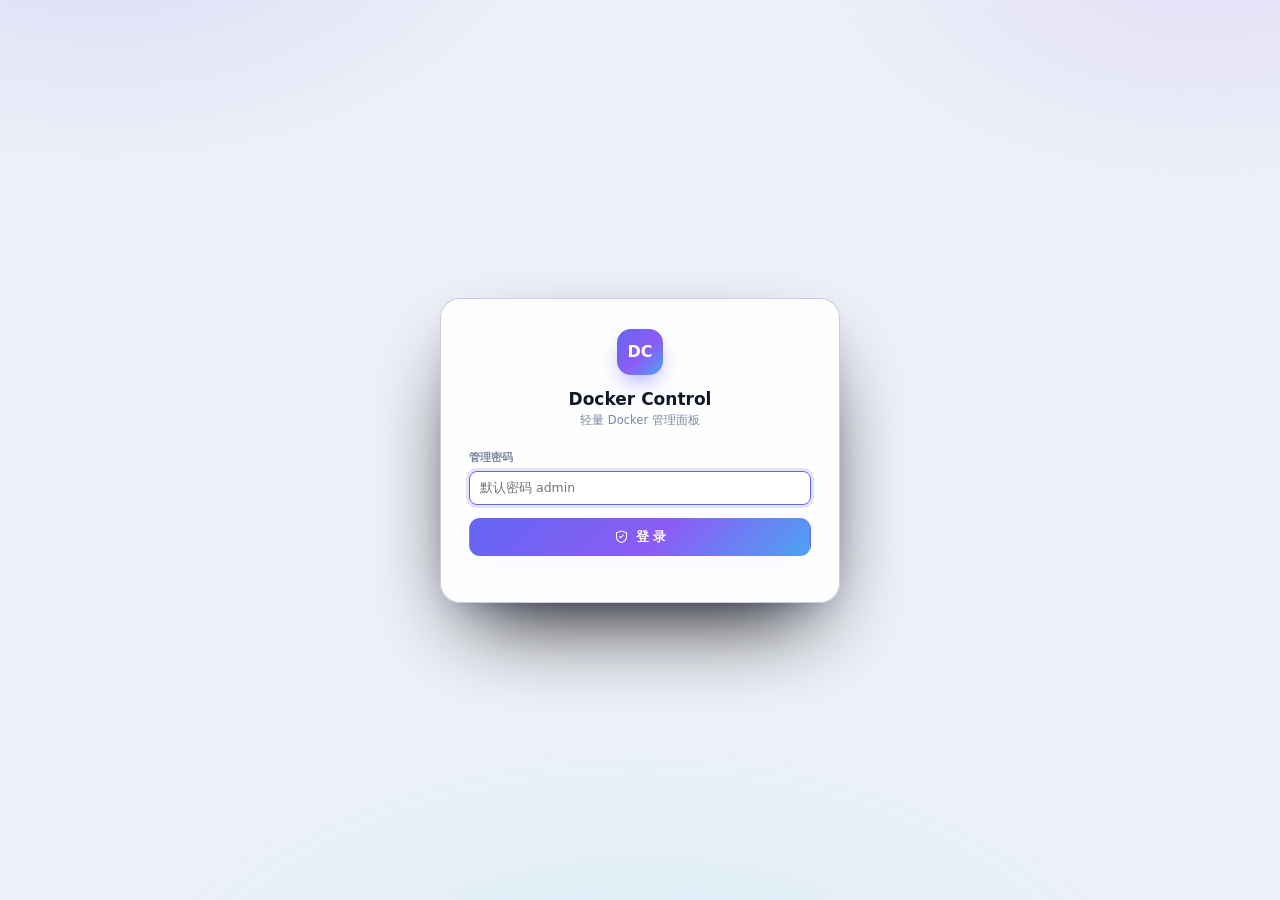
==== commit fb8f6f79: "feat(ui): 端口页 TCP/UDP 双列 + 默认浅色主题 + 设置页两列均衡 - 端口页改为左右双列：左 TCP / 右 UDP，各自独立表头、计数与滚动区，窄屏自动堆叠 - 默认主题改为浅" ====
--- a/static/login.html
+++ b/static/login.html
@@ -1,11 +1,12 @@
 <!doctype html>
-<html lang="zh-CN" data-theme="dark">
+<html lang="zh-CN" data-theme="light">
 <head>
 <meta charset="UTF-8" />
 <meta name="viewport" content="width=device-width, initial-scale=1.0" />
 <title>登录 · Docker Control</title>
+<link rel="icon" href="data:," />
 <link rel="stylesheet" href="/static/css/style.css" />
-<script>try { var t = localStorage.getItem('dc-theme'); if (t) document.documentElement.dataset.theme = t; } catch (e) { }</script>
+<script>try { if (!localStorage.getItem('dc-theme-v2')) { localStorage.removeItem('dc-theme'); localStorage.setItem('dc-theme-v2', '1'); } var t = localStorage.getItem('dc-theme'); if (t) document.documentElement.dataset.theme = t; } catch (e) { }</script>
 </head>
 <body>
 <svg style="display:none" aria-hidden="true">
@@ -54,6 +55,7 @@
   btn.disabled = true;
   api.post('/api/auth/login', { password: pw }).then(function (s) {
     if (s && s.success) {
+      try { localStorage.setItem('dc-token', s.token || ''); } catch (e) { }
       location.href = '/';
     } else {
       document.getElementById('footTip').textContent = (s && s.message) || '登录失败';
--- a/static/css/style.css
+++ b/static/css/style.css
@@ -298,7 +298,7 @@
   height: 36px;
   padding: 0 12px;
   text-align: left;
-  background: rgba(255, 255, 255, .035);
+  background: #171d2e;
   backdrop-filter: blur(8px);
   border-bottom: 1px solid var(--stroke);
   font-size: 10px; font-weight: 700;
@@ -320,6 +320,40 @@
 .tbl .mono { font-family: "Cascadia Mono", Consolas, monospace; font-size: 11.5px; color: var(--fg-dim); }
 .tbl .actions { display: flex; gap: 3px; justify-content: flex-end; }
 .tbl tr.row-sel { background: linear-gradient(90deg, rgba(99, 102, 241, .14), rgba(99, 102, 241, .03)); }
+.tbl td.port-empty { text-align: center; color: var(--fg-mute); height: 64px; }
+
+/* 端口页：TCP / UDP 双列 */
+.port-cols {
+  display: grid;
+  grid-template-columns: repeat(2, minmax(0, 1fr));
+  gap: 14px;
+  align-items: start;
+}
+.port-panel {
+  min-width: 0;
+  display: flex;
+  flex-direction: column;
+  border: 1px solid var(--stroke);
+  border-radius: var(--r-xl);
+  background: rgba(12, 16, 28, .5);
+  box-shadow: var(--shadow-2);
+  overflow: hidden;
+}
+.port-panel-head {
+  display: flex;
+  align-items: center;
+  gap: 8px;
+  height: 42px;
+  flex: 0 0 42px;
+  padding: 0 14px;
+  border-bottom: 1px solid var(--stroke);
+  background: rgba(255, 255, 255, .035);
+  backdrop-filter: blur(8px);
+}
+.port-panel-head h4 { font-size: 12.5px; font-weight: 700; letter-spacing: .4px; }
+.port-panel-head .spacer { flex: 1; }
+.port-panel .tscroll { max-height: calc(100vh - 232px); }
+.dot.udp { background: var(--cyan); box-shadow: 0 0 8px rgba(34, 211, 238, .85); }
 
 /* 徽章 / 胶囊 */
 .badge {
@@ -829,7 +863,9 @@
 [data-theme="light"] .sidebar { background: rgba(255, 255, 255, .74); }
 [data-theme="light"] .topbar { background: rgba(255, 255, 255, .5); }
 [data-theme="light"] .table-card { background: rgba(255, 255, 255, .74); }
-[data-theme="light"] .tbl th { background: rgba(15, 23, 42, .035); }
+[data-theme="light"] .port-panel { background: rgba(255, 255, 255, .74); }
+[data-theme="light"] .port-panel-head { background: rgba(15, 23, 42, .035); }
+[data-theme="light"] .tbl th { background: #f3f5fa; }
 [data-theme="light"] .tbl tbody tr:hover { background: rgba(15, 23, 42, .04); }
 [data-theme="light"] .field input, [data-theme="light"] .field select, [data-theme="light"] .field textarea { background: #fff; }
 [data-theme="light"] .field select option { background: #fff; color: var(--fg); }
@@ -862,4 +898,6 @@
   .side-brand { justify-content: center; padding: 12px 0; }
   .nav-item { justify-content: center; padding: 0; }
   .kv { grid-template-columns: 110px 1fr; }
-}
+  .port-cols { grid-template-columns: 1fr; }
+  .port-panel .tscroll { max-height: none; }
+}
